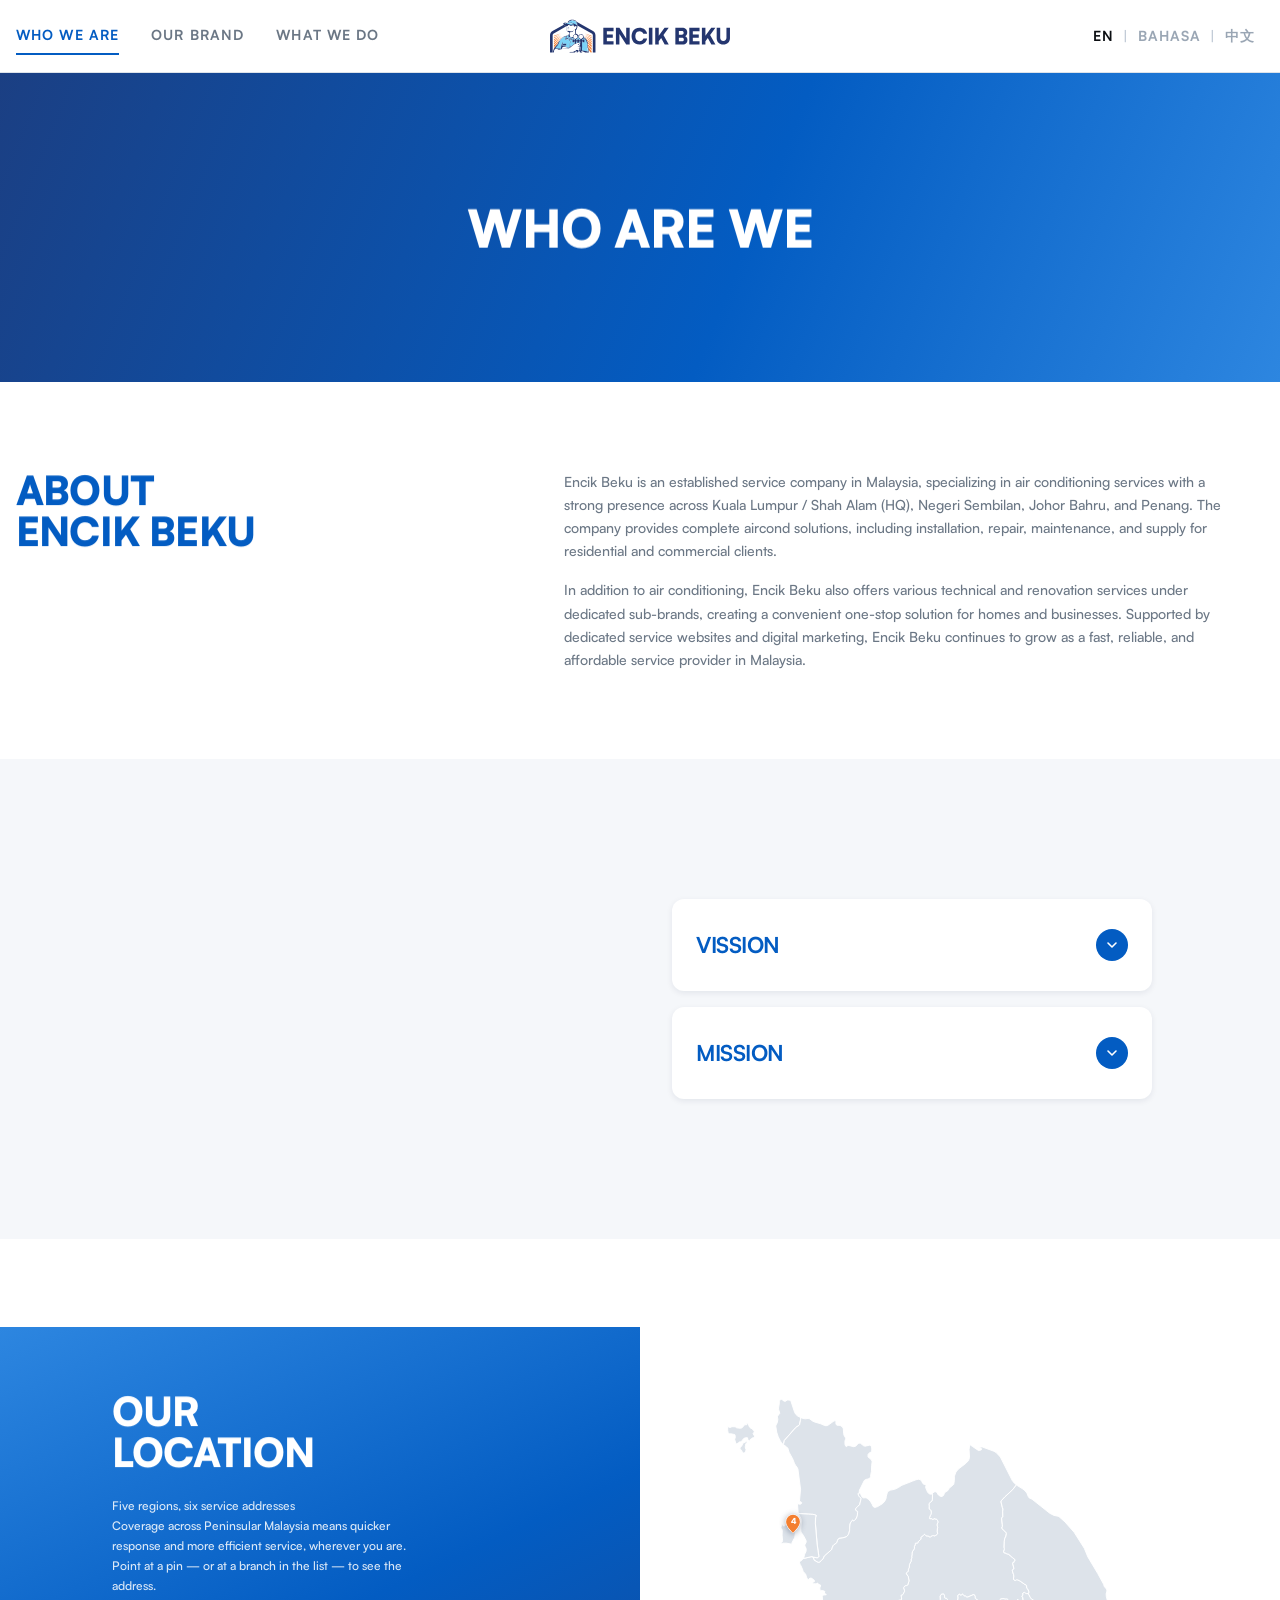
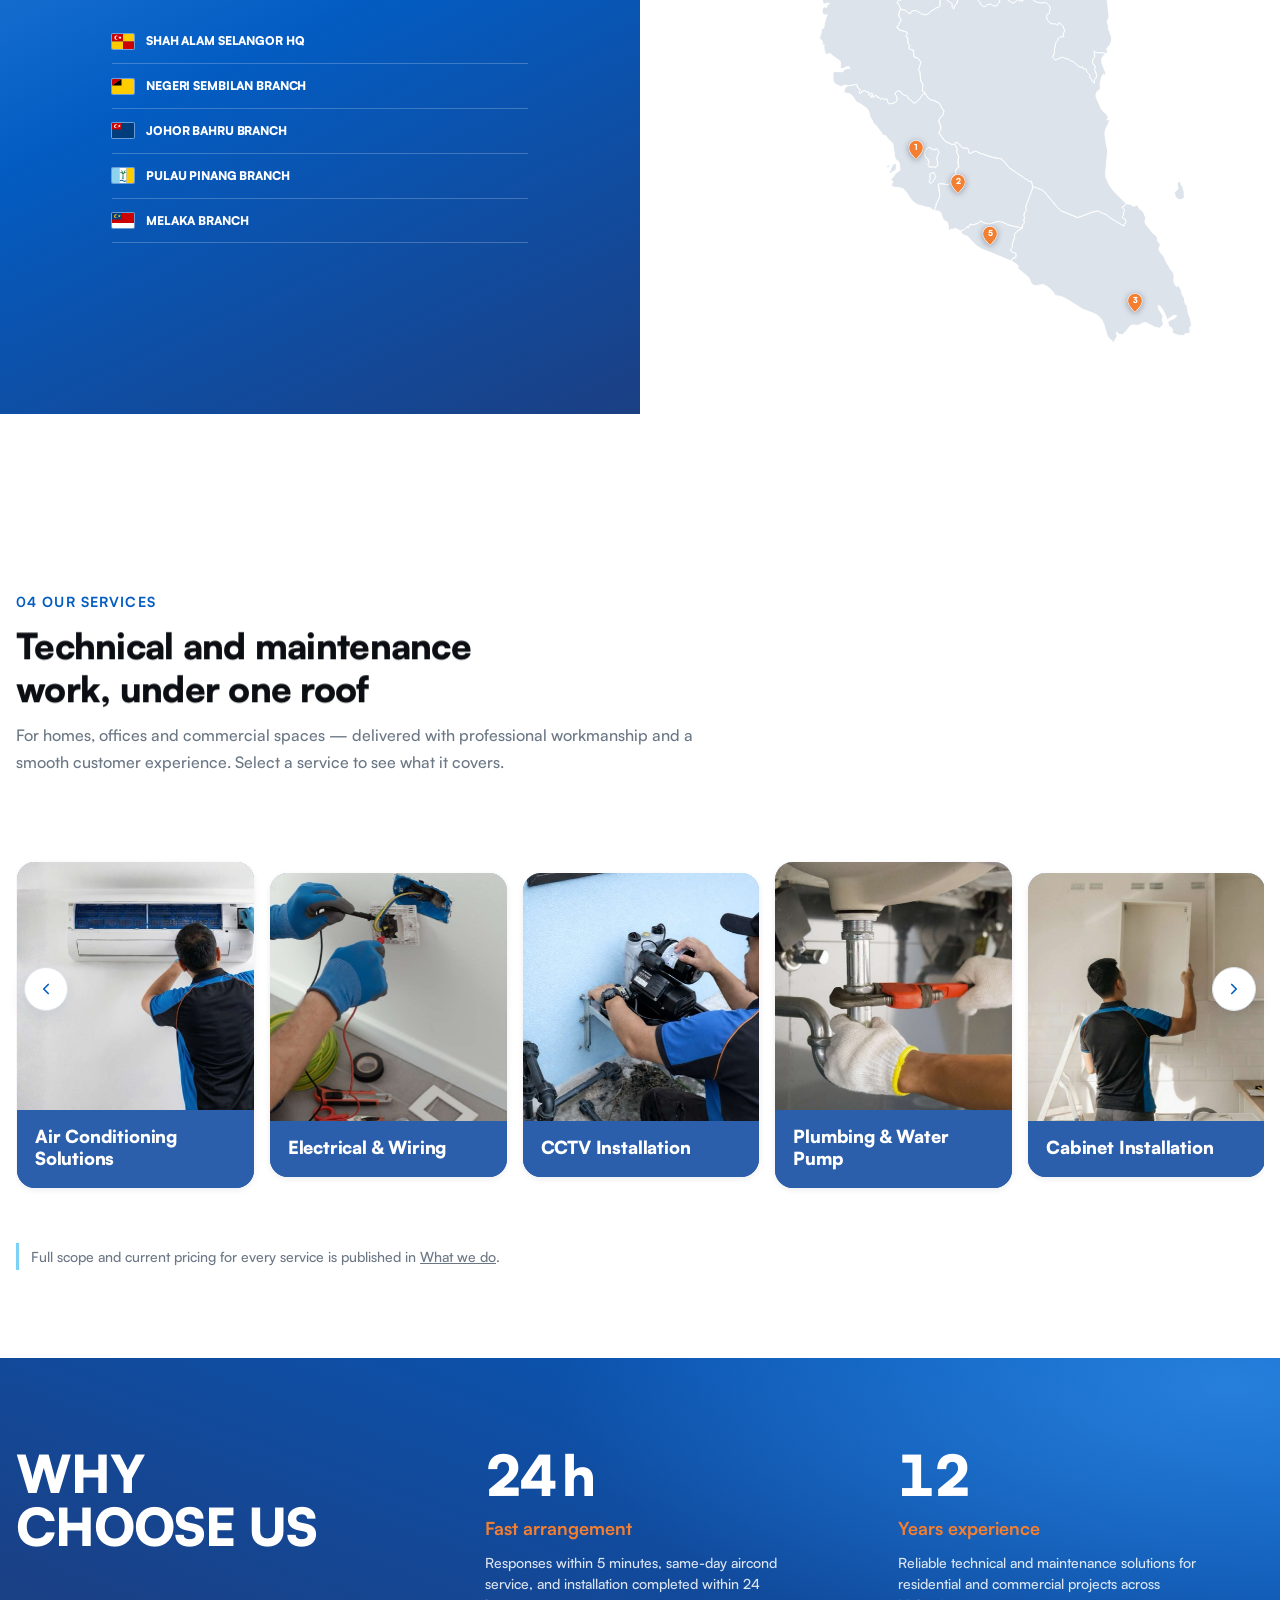
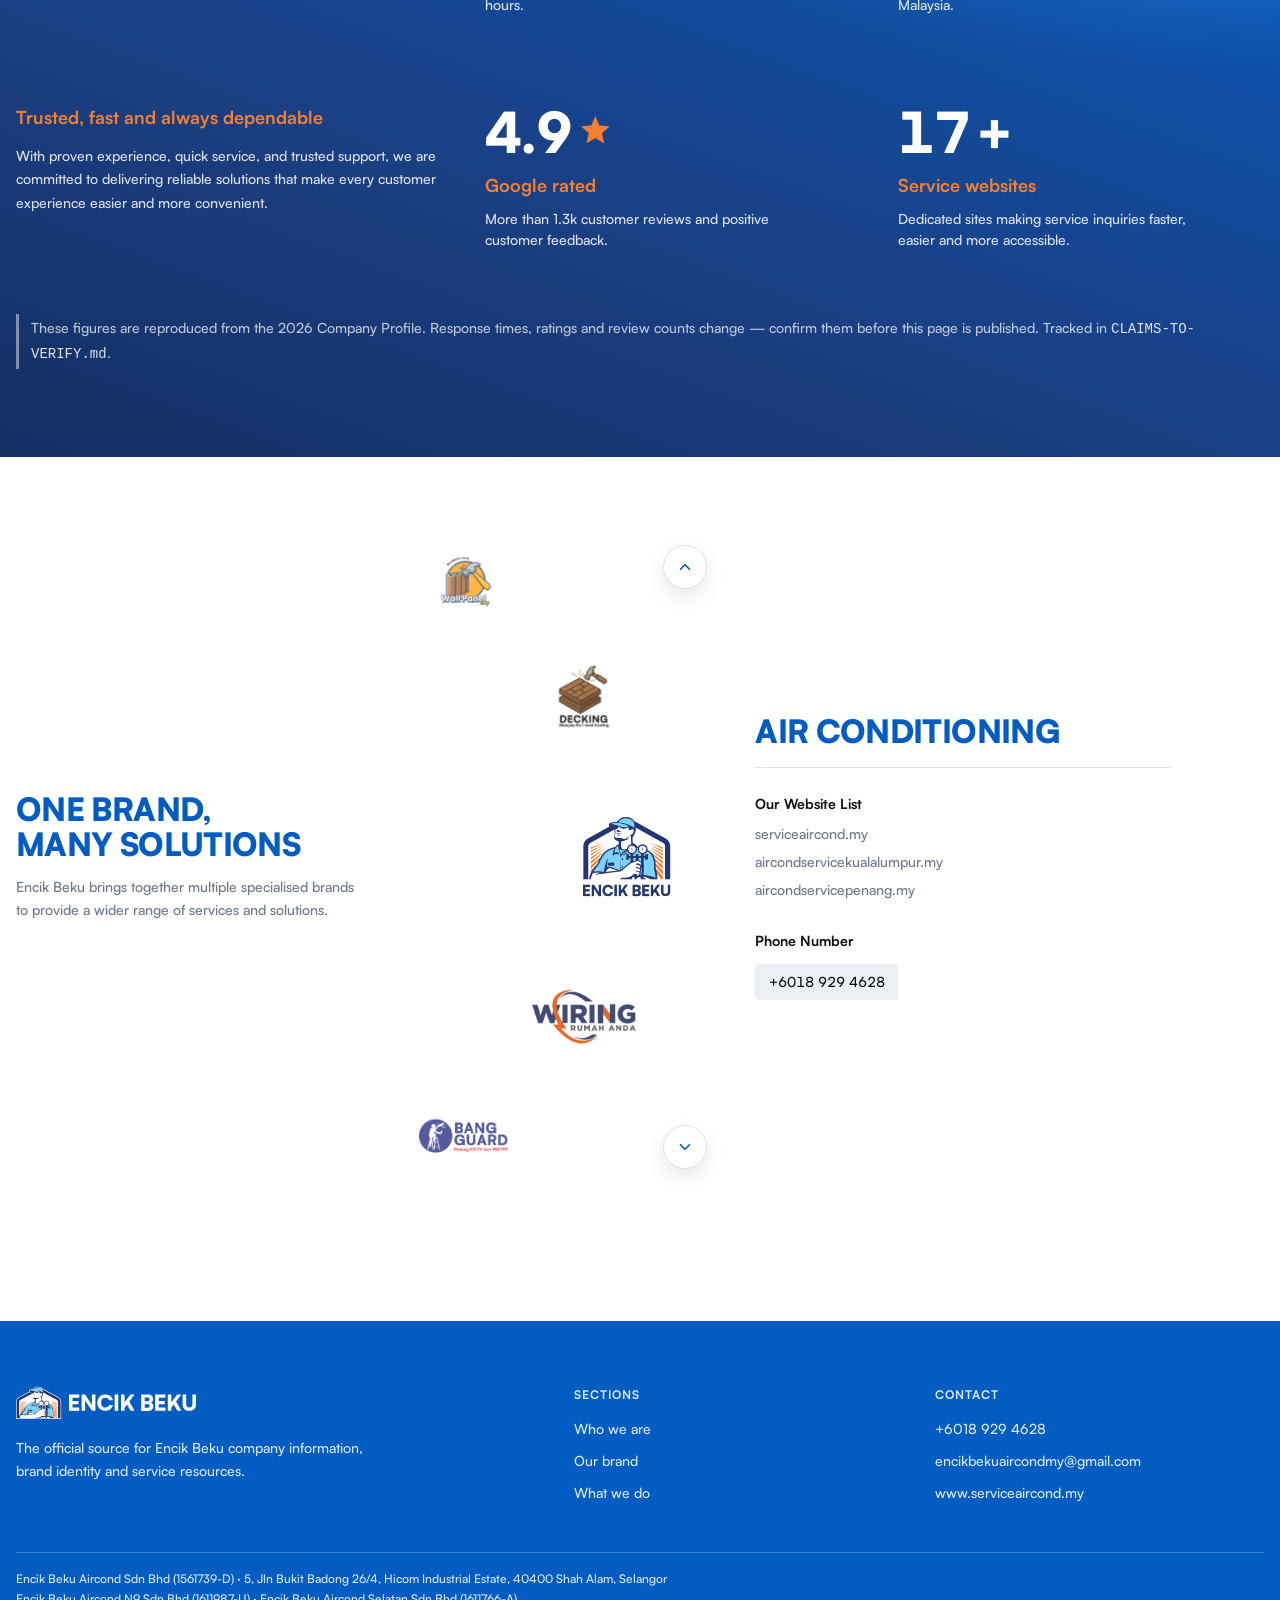
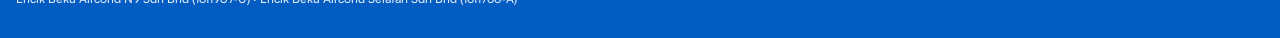
==== website/about.html @ e72db870 "Add the brand kit and the static site built from it The whole working tree was untracked until now, " ====
<!doctype html>
<html lang="en" data-theme="light">
<head>
<meta charset="utf-8">
<meta name="viewport" content="width=device-width, initial-scale=1">
<title>Who We Are</title>
<meta name="description" content="Encik Beku — an established Malaysian air conditioning and technical services company. Company overview, vision and mission, locations, services, service websites and contact details.">
<link rel="stylesheet" href="../fonts/fonts.css?v=mtrzff9y">
<link rel="stylesheet" href="../tokens/tokens.css?v=mtrzff9y">
<link rel="stylesheet" href="site.css?v=mtrzff9y">
<link rel="icon" href="../svg/mark/encik-beku-mark-navy.svg">
<style>
  /* ─────────────────────────────────────────────────────────────
     Who we are — page-scoped layout.
     Everything here is specific to this page's seven-section
     structure; shared components stay in site.css.
     ───────────────────────────────────────────────────────────── */

  /* ── Hero band ── */
  .hero-band {
    background: linear-gradient(112deg,
      var(--eb-french-blue) 0%, var(--eb-tech-blue) 58%, var(--eb-blue-400) 100%);
    color: var(--eb-fg-on-brand);
    padding: var(--eb-space-10) 0;
    text-align: center;
  }
  .hero-band h1 {
    text-transform: uppercase;
    font-weight: var(--eb-fw-black);
    letter-spacing: var(--eb-tracking-tight);
    color: var(--eb-fg-on-brand);
  }

  .chapter { padding: var(--eb-space-9) 0; }
  .chapter[id] { scroll-margin-top: 4.5rem; }  /* clears the sticky header */

  /* ── 01 · About — headline left, copy right ── */
  .split {
    display: grid; gap: var(--eb-space-7);
    grid-template-columns: minmax(0, 5fr) minmax(0, 7fr);
    align-items: start;
  }
  .bigtype {
    font-size: clamp(1.75rem, 3.4vw, 2.5rem);
    font-weight: var(--eb-fw-black);
    line-height: var(--eb-leading-tight);
    letter-spacing: var(--eb-tracking-tight);
    text-transform: uppercase;
    color: var(--eb-fg-brand);
    max-width: 11ch;   /* holds the break at ABOUT / ENCIK BEKU */
  }
  .bigtype.onbrand { color: var(--eb-fg-on-brand); max-width: 9ch; }
  .split .prose { font-size: var(--eb-text-sm); gap: var(--eb-space-4); }

  /* ── Accordion — shared by 02 and 03 ──
     Panels ship expanded so the copy exists without JS; locations.js
     collapses them on init. */
  .acc-head {
    display: flex; align-items: center; justify-content: space-between;
    gap: var(--eb-space-4); width: 100%; text-align: left;
    background: none; border: 0; padding: 0; margin: 0;
    font: inherit; color: inherit; cursor: pointer;
    min-height: 2.75rem;   /* WCAG 2.2 SC 2.5.8 */
  }
  .acc-chev {
    flex: none; display: grid; place-items: center;
    width: 2rem; height: 2rem; border-radius: 50%;
    background: var(--eb-bg-brand); color: var(--eb-fg-on-brand);
    transition: transform var(--eb-dur) var(--eb-ease), background var(--eb-dur) var(--eb-ease);
  }
  .acc-chev svg { width: 1rem; height: 1rem; display: block; }
  .acc-head[aria-expanded="false"] .acc-chev { transform: rotate(180deg); }
  .acc-head:hover .acc-chev { background: var(--eb-brand-hover); }
  .acc-head:focus-visible { outline: 2px solid var(--eb-border-brand); outline-offset: 3px; border-radius: var(--eb-radius-sm); }

  .acc-panel {
    display: grid; grid-template-rows: 1fr;
    transition: grid-template-rows var(--eb-dur-slow) var(--eb-ease-quart);
  }
  .acc-head[aria-expanded="false"] + .acc-panel { grid-template-rows: 0fr; }
  .acc-inner { overflow: hidden; min-height: 0; }

  /* ── 02 · Vision & mission — photo bleeds off the left edge ── */
  .greyband { background: var(--eb-bg-2); padding: 0; }
  .vm {
    display: grid; grid-template-columns: minmax(0, 1fr) minmax(0, 1fr);
    align-items: center;
  }
  /* margin:0 kills the UA default on <figure>, which otherwise insets the
     photo from the edge it is meant to bleed off. */
  .vm-photo { background: var(--eb-bg-3); margin: 0; }
  .vm-photo img { display: block; width: 100%; height: 100%; object-fit: cover; object-position: center 35%; aspect-ratio: 4 / 3; }
  .vm-acc {
    display: grid; gap: var(--eb-space-4); align-content: center;
    max-width: 34rem; padding: var(--eb-space-7) var(--eb-space-6);
  }
  .vm-acc .acc {
    background: var(--eb-bg-1); border-radius: var(--eb-radius-md);
    box-shadow: var(--eb-shadow-sm); padding: var(--eb-space-5);
  }
  .vm-acc h3 {
    font-size: var(--eb-text-lg); letter-spacing: var(--eb-tracking-tight);
    text-transform: uppercase; color: var(--eb-fg-brand); margin: 0;
  }
  .vm-acc .acc-inner p { color: var(--eb-fg-2); font-size: var(--eb-text-sm); padding-top: var(--eb-space-4); margin: 0; }

  /* ── 03 · Our locations — gradient panel left, zooming map right ── */
  .locations {
    display: grid; grid-template-columns: minmax(0, 1fr) minmax(0, 1fr);
    align-items: stretch;
  }
  .loc-panel {
    background: linear-gradient(155deg,
      var(--eb-blue-400) 0%, var(--eb-tech-blue) 45%, var(--eb-french-blue) 100%);
    color: var(--eb-fg-on-brand);
  }
  /* Right-aligning the content inside a column that runs to the viewport edge
     keeps the copy on the .wrap grid while the blue bleeds off-screen. */
  .loc-panel-i {
    max-width: 30rem; margin-inline: auto;
    padding: var(--eb-space-8) var(--eb-space-6);
    display: grid; gap: var(--eb-space-5); align-content: center;
  }
  .loc-lede { color: var(--eb-fg-on-brand-muted); font-size: var(--eb-text-xs); max-width: 40ch; }

  .loclist { display: grid; }
  .loc-head {
    padding: var(--eb-space-3) 0;
    border-bottom: 1px solid var(--eb-border-on-brand);
    justify-content: flex-start;   /* flag then name, not pushed apart */
    gap: var(--eb-space-3);
  }
  .loc-flag {
    flex: none; width: 1.375rem; height: .9375rem; display: block;
    border-radius: 1px;
    /* The panel is blue and so is Johor's flag — a hairline keeps them apart. */
    box-shadow: 0 0 0 1px rgba(255, 255, 255, 0.4);
    transition: transform var(--eb-dur) var(--eb-ease-quart);
  }
  .loc-head:hover .loc-flag, .loc-head[aria-expanded="true"] .loc-flag { transform: scale(1.12); }
  .loc-name {
    font-weight: var(--eb-fw-black); text-transform: uppercase;
    letter-spacing: var(--eb-tracking-snug); font-size: var(--eb-text-xs);
    color: var(--eb-fg-on-brand);
  }
  .loc-head:hover .loc-name, .loc-head[aria-expanded="true"] .loc-name { color: var(--eb-frozen-lake); }
  .loc-card {
    background: var(--eb-bg-1); color: var(--eb-fg-1);
    border-radius: var(--eb-radius-sm); box-shadow: var(--eb-shadow-md);
    padding: var(--eb-space-4); margin: var(--eb-space-3) 0;
    display: grid; gap: 0.35rem;
  }
  .loc-card b { font-size: var(--eb-text-xs); }
  .loc-card address { font-style: normal; font-size: var(--eb-text-xs); color: var(--eb-fg-2); line-height: var(--eb-leading-normal); }
  .loc-card address + address { margin-top: 0.4rem; padding-top: 0.4rem; border-top: 1px dashed var(--eb-border-1); }
  .loc-card address i { font-style: normal; font-weight: var(--eb-fw-bold); color: var(--eb-fg-3); }

  /* ── The map ──
     JS composes two whole transform values on .mapfield: --zoom-svg in
     viewBox units (px on an SVG child == one user unit) and --zoom-html in
     percentages, so the HTML pin layer tracks the SVG exactly. */
  .mapwrap { padding: var(--eb-space-8) var(--eb-space-6); display: grid; place-items: center; }
  .mapfield {
    --zoom-svg: none; --zoom-html: none; --zoom-k: 1;
    position: relative; width: 100%; max-width: 30rem; overflow: hidden;
  }
  .my-map { display: block; width: 100%; height: auto; color: var(--eb-neutral-200); }
  .map-zoom {
    transform: var(--zoom-svg); transform-origin: 0 0;
    transition: transform var(--eb-dur-slow) var(--eb-ease-quart);
  }
  .my-map .state {
    fill: currentColor;
    stroke: var(--eb-bg-1);
    stroke-width: 1;
    stroke-linejoin: round;
    /* The zoom scales the whole group, so the borders would thicken with it. */
    vector-effect: non-scaling-stroke;
    transition: fill var(--eb-dur) var(--eb-ease-quart);
  }
  .my-map .state.is-on { fill: var(--eb-bg-brand); }

  .pinlayer {
    position: absolute; inset: 0;
    transform: var(--zoom-html); transform-origin: 0 0;
    transition: transform var(--eb-dur-slow) var(--eb-ease-quart);
  }
  .pin {
    position: absolute; width: 2.75rem; height: 2.75rem;
    padding: 0; border: 0; background: none; cursor: pointer;
    display: grid; place-items: end center; line-height: 0;
    color: var(--eb-bg-accent);
    /* Origin at the marker tip so the counter-scale pins it to its city. */
    transform: translate(-50%, -100%) scale(calc(1 / var(--zoom-k)));
    transform-origin: 50% 100%;
    transition: transform var(--eb-dur-slow) var(--eb-ease-quart);
  }
  .pin svg {
    width: 1.375rem; height: 1.375rem; overflow: visible;
    filter: drop-shadow(0 1px 3px rgba(13, 31, 66, 0.4));
    transition: transform var(--eb-dur) var(--eb-ease-quart), color var(--eb-dur) var(--eb-ease-quart);
  }
  .pin text {
    fill: #fff; font-family: var(--eb-font-sans); font-size: 9px;
    font-weight: var(--eb-fw-black); text-anchor: middle;
  }
  /* A hairline of page-white keeps the marker legible over the land fill. */
  .pin use { stroke: #fff; stroke-width: 1.2; paint-order: stroke; }
  .pin:hover svg, .pin:focus-visible svg, .pin.is-on svg { transform: translateY(-0.1875rem) scale(1.18); color: var(--eb-pumpkin); }
  .pin:focus-visible { outline: 2px solid var(--eb-border-brand); outline-offset: 2px; border-radius: var(--eb-radius-sm); }

  /* ── 06 · Websites & phone list — the brand arc ──
     Twelve sibling brands ride one ring whose centre sits off the left of the
     stage, so only its right edge is in play: a vertical arc carrying five
     logos with the middle one at the focus point. Turning the arc brings the
     next brand to the middle and its sites and line in beside it. With the
     script off the arc holds its starting angle and every panel stays open,
     which is the plain list this replaced.
     .wheel, not .eco — site.css already owns .eco, and its 680px cap was
     quietly squeezing this whole section. */
  .wheel {
    --r: 20rem;        /* arc radius, measured from a centre off-stage left */
    --logo-w: 10rem;
    --logo-h: 5.5rem;
    --stage: 39rem;
  }
  .wheel-frame {
    display: grid; align-items: center;
    grid-template-columns: minmax(0, 0.9fr) auto minmax(0, 1.35fr);
    gap: var(--eb-space-7);
  }

  .wheel-title {
    font-size: clamp(1.5rem, 2.6vw, 2rem);
    font-weight: var(--eb-fw-black); text-transform: uppercase;
    line-height: 1.1; letter-spacing: var(--eb-tracking-tight);
    color: var(--eb-fg-brand);
    max-width: 14ch;   /* holds the break at ONE BRAND, / MANY SOLUTIONS */
  }
  .wheel-intro p {
    margin-top: var(--eb-space-3); max-width: 34ch;
    font-size: var(--eb-text-sm); color: var(--eb-fg-2);
    line-height: var(--eb-leading-relaxed);
  }

  .wheel-stage { position: relative; width: 19rem; height: var(--stage); }
  .wheel-ring {
    /* Pulled left so the arc's own centre is off-stage and the logos sit
       closer to the copy beside them. */
    position: absolute; left: -6rem; top: 50%; width: 0; height: 0;
    transform: rotate(var(--rot, 0deg));
    transition: transform 700ms var(--eb-ease-quart);
  }
  .wheel-chip {
    position: absolute; left: 0; top: 0;
    width: var(--logo-w); height: var(--logo-h);
    margin: calc(var(--logo-h) / -2) 0 0 calc(var(--logo-w) / -2);
    padding: 0; border: 0; background: none; cursor: pointer;
    pointer-events: none;
    /* The +90deg puts angle 0 at the arc's rightmost point, not its top. */
    transform: rotate(calc(var(--a) + 90deg)) translateY(calc(var(--r) * -1));
  }
  .wheel-chip .in {
    display: grid; place-items: center; width: 100%; height: 100%;
    /* Cancels the chip's own angle, that 90deg offset and the ring's, so a
       logo stays upright wherever the arc has carried it. */
    transform: rotate(calc(0deg - var(--a) - 90deg - var(--rot, 0deg)));
    transition: transform 700ms var(--eb-ease-quart);
  }
  /* Bounded, not sized. The twelve logos run from 3.2:1 to square, so each is
     asked to fit the box on its own terms rather than being stretched to it. */
  .wheel-chip img {
    max-width: var(--logo-w); max-height: var(--logo-h);
    width: auto; height: auto;
    opacity: 0; scale: 0.6;
    transition: opacity 420ms var(--eb-ease-quart), scale 420ms var(--eb-ease-quart);
  }
  /* The middle logo is the focus; its neighbours stand back 15%, theirs 25%.
     Anything further round the ring is out of the window entirely. */
  .wheel-chip[data-d="0"] img { opacity: 1;    scale: 1; }
  .wheel-chip[data-d="1"] img { opacity: 0.85; scale: 0.72; }
  .wheel-chip[data-d="2"] img { opacity: 0.75; scale: 0.6; }
  .wheel-chip[data-d="0"],
  .wheel-chip[data-d="1"],
  .wheel-chip[data-d="2"] { pointer-events: auto; }
  .wheel-chip:focus-visible .in {
    outline: 2px solid var(--eb-border-brand); outline-offset: 6px;
    border-radius: var(--eb-radius-sm);
  }

  /* Parked in the corners the arc never reaches. */
  .wheel-stage .wheel-nav { left: auto; right: 0; transform: none; z-index: 4; }
  .wheel-stage .wheel-nav.prev { top: 0; }
  .wheel-stage .wheel-nav.next { top: auto; bottom: 0; }

  .wheel-detail { max-width: 26rem; }
  .wheel-panel { display: grid; }
  /* A class selector outranks the UA sheet's [hidden] rule, so the closed
     panels need saying explicitly or all twelve stay on the page. */
  .wheel-panel[hidden] { display: none; }
  .wheel-panel h3 {
    font-size: clamp(1.5rem, 2.6vw, 2rem);   /* matches .wheel-title */
    font-weight: var(--eb-fw-black); text-transform: uppercase;
    letter-spacing: var(--eb-tracking-tight); color: var(--eb-fg-brand);
  }
  /* Holds its place while the copy above and below it changes. */
  .wp-rule { height: 1px; background: var(--eb-border-1); margin: var(--eb-space-4) 0 var(--eb-space-5); }
  .wp-body { display: grid; justify-items: start; gap: 0.1rem; }
  .wp-body h4 { font-size: var(--eb-text-sm); font-weight: var(--eb-fw-bold); margin-bottom: 0.25rem; }
  .wp-body .wp-gap { margin-top: var(--eb-space-5); }
  .wheel-panel a.url {
    font-size: var(--eb-text-sm); color: var(--eb-fg-2);
    text-decoration: none; overflow-wrap: anywhere;
    /* WCAG 2.2 SC 2.5.8 — standalone links need a 24px target. */
    display: inline-flex; align-items: center; min-height: 1.65rem;
  }
  .wheel-panel a.url:hover { color: var(--eb-fg-brand); text-decoration: underline; }
  .wheel-panel a.tel {
    margin-top: 0.4rem; padding: 0.4rem 0.85rem;
    border-radius: var(--eb-radius-xs); background: var(--eb-bg-3);
    color: var(--eb-fg-1); font-size: var(--eb-text-sm);
    font-variant-numeric: tabular-nums; text-decoration: none;
    display: inline-flex; align-items: center; min-height: 2.25rem;
  }
  .wheel-panel a.tel:hover { background: var(--eb-bg-tint); color: var(--eb-fg-brand); }

  /* The copy scrolls up into place when the brand changes. The rule does not
     animate, so it reads as a fixed border the text moves behind. */
  .wheel-panel :is(h3, h4, a) {
    animation: wp-scroll-in 520ms var(--eb-ease-quart) backwards;
  }
  @keyframes wp-scroll-in { from { opacity: 0; transform: translateY(0.9rem); } }
  .wp-body > *:nth-child(1) { animation-delay: 60ms; }
  .wp-body > *:nth-child(2) { animation-delay: 100ms; }
  .wp-body > *:nth-child(3) { animation-delay: 140ms; }
  .wp-body > *:nth-child(4) { animation-delay: 180ms; }
  .wp-body > *:nth-child(5) { animation-delay: 220ms; }
  .wp-body > *:nth-child(6) { animation-delay: 260ms; }
  .wp-body > *:nth-child(7) { animation-delay: 300ms; }

  @media (max-width: 1080px) {
    .wheel-frame { grid-template-columns: minmax(0, 1fr) auto; }
    .wheel-detail { grid-column: 1 / -1; max-width: none; }
  }
  @media (max-width: 760px) {
    .wheel { --r: 14rem; --logo-w: 7rem; --logo-h: 3.75rem; --stage: 27rem; }
    .wheel-frame { grid-template-columns: minmax(0, 1fr); }
    .wheel-ring { left: -4rem; }
    .wheel-stage { width: 14rem; justify-self: center; }
  }
  @media (prefers-reduced-motion: reduce) {
    .wheel-ring, .wheel-chip .in, .wheel-chip img { transition: none; }
    .wheel-panel :is(h3, h4, a) { animation: none; }
  }


  @media (max-width: 1000px) {
    .split, .vm, .locations { grid-template-columns: 1fr; }
    .bigtype, .bigtype.onbrand { max-width: none; }
    /* Stacked, the panel no longer runs to a viewport edge, so the
       right-alignment that kept it on the .wrap grid is dropped. */
    .loc-panel-i, .vm-acc { max-width: none; margin-inline: 0; }
    .vm-photo img { aspect-ratio: 16 / 9; }
  }
  @media (max-width: 940px) {
    .chapter[id] { scroll-margin-top: 1.25rem; }
    .wheel-panel a.url, .wheel-panel a.tel { min-height: 2.75rem; display: inline-flex; align-items: center; }
  }
  @media (max-width: 560px) {
    .mapfield { max-width: 20rem; }
    .loc-panel-i, .mapwrap, .vm-acc { padding: var(--eb-space-7) var(--eb-space-5); }
  }

  /* ── 04 · Our services — the card row ──
     Five cards to a view, scrolled sideways for the rest; ten at once leaves
     each column too narrow to read. The photograph sits above a blue plate
     carrying the service name, and touching or selecting a card opens the
     plate to show what that service covers. The first card ships open, so
     the row is correct before the script runs and if it never does.
     .svctile, not .svccard — site.css already owns .svccard for the plain
     service grid, and its `.svccard p` rule outranks a single class here. */
  .railwrap {
    position: relative;
    --svc-blue: #2b5fac;   /* specified for this section, not a brand token */
  }
  .rail {
    --per: 5;
    display: flex; align-items: center; gap: var(--eb-space-4);
    overflow-x: auto; scroll-snap-type: x mandatory; scroll-behavior: smooth;
    padding: var(--eb-space-3) 0 var(--eb-space-4);
    min-height: 25.5rem;   /* holds the row steady as cards open and close */
  }
  .rail::-webkit-scrollbar { height: 6px; }
  .rail::-webkit-scrollbar-thumb { background: var(--eb-border-2); border-radius: 3px; }
  .rail::-webkit-scrollbar-track { background: transparent; }

  .svctile {
    flex: 0 0 calc((100% - (var(--per) - 1) * var(--eb-space-4)) / var(--per));
    scroll-snap-align: start;
    border-radius: var(--eb-radius-lg); overflow: hidden;
    background: var(--svc-blue); box-shadow: var(--eb-shadow-sm);
    transition: box-shadow var(--eb-dur-slow) var(--eb-ease-quart);
  }
  .svctile.is-open { box-shadow: var(--eb-shadow-lg); }

  /* The whole card is the control. aria-labelledby keeps its accessible name
     to the service alone, so the photo's alt and the scope line do not get
     read out as part of the button. */
  .svchit {
    display: flex; flex-direction: column; width: 100%;
    padding: 0; border: 0; margin: 0; cursor: pointer;
    background: none; font: inherit; color: var(--eb-fg-on-brand); text-align: left;
  }
  .svchit:focus-visible { outline: 2px solid var(--eb-ink-white); outline-offset: -5px; }
  .svchit > img {
    display: block; width: 100%; height: 15.5rem;
    object-fit: cover; object-position: 50% 30%; background: var(--eb-bg-2);
  }

  .svcplate { display: block; background: var(--svc-blue); padding: 1rem 1.125rem 1.125rem; }
  .svcname {
    display: block;
    font-size: 1.125rem; font-weight: var(--eb-fw-black);
    line-height: 1.2; letter-spacing: var(--eb-tracking-snug);
  }

  /* Same grid-rows accordion as sections 02 and 03, so the scope line sizes
     itself instead of the card carrying a hardcoded open height. */
  .svcfoot {
    display: grid; grid-template-rows: 0fr;
    transition: grid-template-rows var(--eb-dur-slow) var(--eb-ease-quart);
  }
  .svctile.is-open .svcfoot { grid-template-rows: 1fr; }
  .svcfoot > span { overflow: hidden; min-height: 0; }
  .svcdesc {
    display: block; padding-top: 0.5rem;
    font-size: 0.8125rem; font-weight: var(--eb-fw-bold);
    line-height: 1.45; color: var(--eb-fg-on-brand);
    opacity: 0; transition: opacity var(--eb-dur) var(--eb-ease-quart);
  }
  .svctile.is-open .svcdesc { opacity: 1; transition-delay: 160ms; }

  .railnav, .wheel-nav {
    position: absolute; top: 9rem; z-index: 3;
    width: 2.75rem; height: 2.75rem; border-radius: 50%;
    display: grid; place-items: center; padding: 0; cursor: pointer;
    background: var(--eb-bg-1); color: var(--eb-fg-brand);
    border: 1px solid var(--eb-border-1); box-shadow: var(--eb-shadow-md);
    transition: background var(--eb-dur) var(--eb-ease), opacity var(--eb-dur) var(--eb-ease);
  }
  .railnav.prev { left: 0.5rem; }
  .railnav.next { right: 0.5rem; }
  .railnav svg, .wheel-nav svg { width: 1.125rem; height: 1.125rem; display: block; }
  .railnav:hover, .wheel-nav:hover { background: var(--eb-bg-tint); }

  @media (max-width: 1000px) { .rail { --per: 3; } }
  @media (max-width: 640px) {
    .rail { --per: 1.6; min-height: 24rem; }
    .svchit > img { height: 14rem; }
  }

  @media (prefers-reduced-motion: reduce) {
    .rail { scroll-behavior: auto; }
    .svctile, .svcfoot, .svcdesc, .railnav { transition: none; }
  }

  /* ── 05 · Why choose us ──
     A full-bleed blue band on a three by two grid: the title and, beneath it,
     the claim and its opening line hold the left column, with the four
     figures filling the two to their right. The figures count up when the
     band is reached — the finished numbers are what ship in the markup, so
     they read correctly with the script off. */
  .why {
    background:
      radial-gradient(88% 68% at 96% 4%, rgba(45, 134, 224, 0.85), rgba(45, 134, 224, 0) 60%),
      linear-gradient(200deg, var(--eb-tech-blue) 0%, var(--eb-french-blue) 62%, var(--eb-blue-800) 100%);
    color: var(--eb-fg-on-brand);
  }
  .why-grid {
    display: grid; align-items: start;
    grid-template-columns: minmax(0, 1.15fr) minmax(0, 1fr) minmax(0, 1fr);
    gap: var(--eb-space-9) var(--eb-space-7);
  }
  .why-title {
    font-size: clamp(2rem, 4.4vw, 3.25rem);
    font-weight: var(--eb-fw-black); text-transform: uppercase;
    line-height: 1.02; letter-spacing: var(--eb-tracking-tight);
    color: var(--eb-fg-on-brand);
    max-width: 9ch;   /* holds the break at WHY / CHOOSE US */
  }
  .why-claim {
    font-size: var(--eb-text-md); font-weight: var(--eb-fw-bold);
    color: var(--eb-bg-accent); margin-bottom: var(--eb-space-3);
  }
  .why-lede {
    max-width: 44ch; font-size: var(--eb-text-sm);
    line-height: var(--eb-leading-relaxed); color: var(--eb-fg-on-brand-muted);
  }

  .wcs-num {
    display: flex; align-items: center; gap: 0.375rem;
    font-size: clamp(2.5rem, 4.6vw, 3.5rem);
    font-weight: var(--eb-fw-black); line-height: 1;
    letter-spacing: var(--eb-tracking-tight);
    /* Fixed-width digits keep the count from twitching as it climbs. */
    font-variant-numeric: tabular-nums;
  }
  .wcs-star { width: 0.62em; height: 0.62em; flex: none; color: var(--eb-bg-accent); }
  .wcs-lbl {
    margin-top: var(--eb-space-3);
    font-size: var(--eb-text-md); font-weight: var(--eb-fw-bold);
    color: var(--eb-bg-accent);
  }
  .wcs p {
    margin-top: var(--eb-space-2); max-width: 30ch;
    font-size: var(--eb-text-sm); line-height: var(--eb-leading-normal);
    color: var(--eb-fg-on-brand-muted);
  }

  .why .note {
    margin-top: var(--eb-space-8);
    color: var(--eb-fg-on-brand-subtle);
    border-left-color: var(--eb-border-on-brand-strong);
  }
  .why .note code { color: var(--eb-fg-on-brand-muted); }

  @media (max-width: 1000px) {
    .why-grid { grid-template-columns: minmax(0, 1fr) minmax(0, 1fr); }
    .why-title, .why-note { grid-column: 1 / -1; }
  }
  @media (max-width: 560px) {
    .why-grid { grid-template-columns: minmax(0, 1fr); gap: var(--eb-space-7); }
  }
</style>
</head>
<body>

<svg width="0" height="0" style="position:absolute" aria-hidden="true"><defs>
  <g id="i-arrow" stroke="currentColor" stroke-width="2" fill="none" stroke-linecap="round" stroke-linejoin="round"><path d="M4 12h15M13 6l6 6-6 6"/></g>
  <g id="i-dl" stroke="currentColor" stroke-width="1.8" fill="none" stroke-linecap="round" stroke-linejoin="round"><path d="M12 3v12m0 0 5-5m-5 5-5-5M4 19h16"/></g>
  <g id="i-pin" stroke="currentColor" stroke-width="1.7" fill="none" stroke-linejoin="round"><path d="M12 21s7-6 7-11a7 7 0 1 0-14 0c0 5 7 11 7 11z"/><circle cx="12" cy="10" r="2.5"/></g>
  <path id="i-pin-fill" fill="currentColor" d="M12 22.5s7.5-6.6 7.5-12A7.5 7.5 0 1 0 4.5 10.5c0 5.4 7.5 12 7.5 12z"/>
  <g id="i-phone" stroke="currentColor" stroke-width="1.7" fill="none" stroke-linejoin="round"><path d="M6 3h3l2 5-2.5 1.5a12 12 0 0 0 6 6L16 13l5 2v3a2 2 0 0 1-2.2 2A17 17 0 0 1 4 5.2 2 2 0 0 1 6 3z"/></g>
  <g id="i-mail" stroke="currentColor" stroke-width="1.7" fill="none" stroke-linejoin="round"><rect x="3" y="5" width="18" height="14" rx="2"/><path d="m3 7 9 6 9-6"/></g>
  <g id="i-chev" stroke="currentColor" stroke-width="2.4" fill="none" stroke-linecap="round" stroke-linejoin="round"><path d="m6 15 6-6 6 6"/></g>
  <!-- State flags, drawn to the arms of each state. Simplified for a 22x15
       swatch: quarters, cantons, crescents and stars only. -->
  <symbol id="flag-selangor" viewBox="0 0 22 15">
    <path fill="#c00" d="M0 0h11v7.5H0z"/><path fill="#fc0" d="M11 0h11v7.5H11z"/>
    <path fill="#fc0" d="M0 7.5h11V15H0z"/><path fill="#c00" d="M11 7.5h11V15H11z"/>
    <circle cx="4.5" cy="3.7" r="2.1" fill="#fff"/><circle cx="5.4" cy="3.7" r="1.75" fill="#c00"/>
    <path fill="#fff" d="m8 1.7.42 1.28h1.34l-1.09.79.42 1.28L8 4.25l-1.09.8.42-1.28-1.09-.79h1.34z"/>
  </symbol>
  <symbol id="flag-negeri-sembilan" viewBox="0 0 22 15">
    <path fill="#fc0" d="M0 0h22v15H0z"/>
    <path fill="#c00" d="M0 0h9.5L0 6.5z"/><path fill="#000" d="M9.5 0v6.5H0z"/>
  </symbol>
  <symbol id="flag-johor" viewBox="0 0 22 15">
    <path fill="#003d7c" d="M0 0h22v15H0z"/><path fill="#c00" d="M0 0h9.5v6.5H0z"/>
    <circle cx="4" cy="3.2" r="1.9" fill="#fff"/><circle cx="4.85" cy="3.2" r="1.55" fill="#c00"/>
    <path fill="#fff" d="m7.3 1.4.38 1.16h1.22l-.99.72.38 1.16-.99-.72-.99.72.38-1.16-.99-.72h1.22z"/>
  </symbol>
  <symbol id="flag-pulau-pinang" viewBox="0 0 22 15">
    <path fill="#8ed2f0" d="M0 0h7.34v15H0z"/><path fill="#fff" d="M7.34 0h7.32v15H7.34z"/>
    <path fill="#fc0" d="M14.66 0h7.34v15h-7.34z"/>
    <path fill="#046a38" d="M10.7 5.5c1.6-1.5 3-1.6 3.6-.9-1 .1-2 .5-2.6 1.2zm.6 0c-1.6-1.5-3-1.6-3.6-.9 1 .1 2 .5 2.6 1.2zm.3-.5c.3-2 1.3-2.8 2.1-2.7-.7.7-1.2 1.7-1.4 2.7zm-.6 0c-.3-2-1.3-2.8-2.1-2.7.7.7 1.2 1.7 1.4 2.7z"/>
    <path fill="#046a38" d="M10.75 5.3h.5l.35 6h-1.2z"/>
    <path fill="#005ea8" d="M7.9 12.2q1.7-1 3.1 0 1.4 1 3.1 0v1.1q-1.7 1-3.1 0-1.4-1-3.1 0z"/>
  </symbol>
  <symbol id="flag-melaka" viewBox="0 0 22 15">
    <path fill="#c00" d="M0 0h22v10H0z"/><path fill="#fff" d="M0 10h22v5H0z"/>
    <path fill="#003d7c" d="M0 0h9.5v6.5H0z"/>
    <circle cx="4" cy="3.2" r="1.9" fill="#fc0"/><circle cx="4.85" cy="3.2" r="1.55" fill="#003d7c"/>
    <path fill="#fc0" d="m7.3 1.4.38 1.16h1.22l-.99.72.38 1.16-.99-.72-.99.72.38-1.16-.99-.72h1.22z"/>
  </symbol>
</defs></svg>

<header class="site">
  <div class="wrap nav">
    <nav>
      <a href="about.html" aria-current="page" data-i18n="nav.about">Who we are</a>
      <a href="brand.html" data-i18n="nav.brand">Our brand</a>
      <a href="services.html" data-i18n="nav.services">What we do</a>
    </nav>
    <a class="brand" href="index.html" aria-label="Encik Beku"><img class="logo" src="../svg/logo/encik-beku-secondary-light.svg" alt="Encik Beku"></a>
    <div class="langs" role="group" aria-label="Language">
      <button type="button" data-lang="en" aria-pressed="true">EN</button><span class="sep">|</span><button type="button" data-lang="ms" aria-pressed="false">Bahasa</button><span class="sep">|</span><button type="button" data-lang="zh" aria-pressed="false">中文</button>
    </div>
  </div>
</header>

<main>

<section class="hero-band">
  <div class="wrap">
    <h1 data-anim="lines">Who Are We</h1>
  </div>
</section>

<!-- ══ 01 · ABOUT ════════════════════════════════════════ -->
<section class="chapter" id="about">
  <div class="wrap split">
    <h2 class="bigtype" data-anim="lines">About Encik Beku</h2>
    <div class="prose" data-anim="stagger">
      <p>Encik Beku is an established service company in Malaysia, specializing in air conditioning services with a strong presence across Kuala Lumpur / Shah Alam (HQ), Negeri Sembilan, Johor Bahru, and Penang. The company provides complete aircond solutions, including installation, repair, maintenance, and supply for residential and commercial clients.</p>
      <p>In addition to air conditioning, Encik Beku also offers various technical and renovation services under dedicated sub-brands, creating a convenient one-stop solution for homes and businesses. Supported by dedicated service websites and digital marketing, Encik Beku continues to grow as a fast, reliable, and affordable service provider in Malaysia.</p>
    </div>
  </div>
</section>

<!-- ══ 02 · VISION & MISSION ═════════════════════════════ -->
<section class="chapter greyband" id="vision">
  <div class="vm">
    <figure class="vm-photo" data-anim="img">
      <img src="img/services/aircond.jpg" alt="An Encik Beku technician servicing a wall-mounted air conditioner" width="453" height="640" loading="lazy">
    </figure>

    <!-- Panels ship expanded so the copy is present without JS;
         locations.js collapses them on init. -->
    <div class="vm-acc" data-anim="stagger">
      <div class="acc">
        <button type="button" class="acc-head" aria-expanded="true" aria-controls="acc-vision">
          <h3>Vission</h3>
          <span class="acc-chev" aria-hidden="true"><svg viewBox="0 0 24 24"><use href="#i-chev"/></svg></span>
        </button>
        <div class="acc-panel" id="acc-vision">
          <div class="acc-inner">
            <p>To become a leading one-stop air conditioning and technical service provider in Malaysia, recognized for fast response, reliable service, and practical solutions for homes and businesses.</p>
          </div>
        </div>
      </div>

      <div class="acc">
        <button type="button" class="acc-head" aria-expanded="true" aria-controls="acc-mission">
          <h3>Mission</h3>
          <span class="acc-chev" aria-hidden="true"><svg viewBox="0 0 24 24"><use href="#i-chev"/></svg></span>
        </button>
        <div class="acc-panel" id="acc-mission">
          <div class="acc-inner">
            <p>To deliver affordable and high-quality services supported by skilled workmanship, professional service standards, and a smooth customer experience across every project and touchpoint.</p>
          </div>
        </div>
      </div>
    </div>
  </div>
</section>

<!-- ══ 03 · LOCATIONS ════════════════════════════════════ -->
<section class="chapter" id="locations">
  <div class="locations">
    <div class="loc-panel">
      <div class="loc-panel-i">
        <h2 class="bigtype onbrand" data-anim="lines">Our Location</h2>
        <p class="loc-lede" data-anim="rise">Five regions, six service addresses<br>Coverage across Peninsular Malaysia means quicker response and more efficient service, wherever you are. Point at a pin — or at a branch in the list — to see the address.</p>

        <!-- Rows ship expanded so every address is present without JS;
             locations.js collapses them on init and enforces single-open. -->
        <div class="loclist" data-anim="stagger">
        <div class="acc loc" data-loc="shah-alam">
          <button type="button" class="acc-head loc-head" aria-expanded="true" aria-controls="loc-shah-alam" data-state="selangor">
            <svg class="loc-flag" aria-hidden="true"><use href="#flag-selangor"/></svg>
            <span class="loc-name">Shah Alam Selangor HQ</span>
          </button>
          <div class="acc-panel" id="loc-shah-alam">
            <div class="acc-inner">
              <div class="loc-card">
                <b>Encik Beku Aircond Sdn. Bhd. (1561739-D)</b>
                <address>5, Jln Bukit Badong 26/4, Hicom Industrial Estate, 40400 Shah Alam, Selangor</address>
              </div>
            </div>
          </div>
        </div>
        <div class="acc loc" data-loc="negeri-sembilan">
          <button type="button" class="acc-head loc-head" aria-expanded="true" aria-controls="loc-negeri-sembilan" data-state="negeri-sembilan">
            <svg class="loc-flag" aria-hidden="true"><use href="#flag-negeri-sembilan"/></svg>
            <span class="loc-name">Negeri Sembilan Branch</span>
          </button>
          <div class="acc-panel" id="loc-negeri-sembilan">
            <div class="acc-inner">
              <div class="loc-card">
                <b>Encik Beku Aircond N9 Sdn. Bhd. (1611987-U)</b>
                <address>7, Jalan Dahlia 4/3, Taman Dahlia, Bandar Baru Salak Tinggi, 43900 Sepang, Selangor</address>
              </div>
            </div>
          </div>
        </div>
        <div class="acc loc" data-loc="johor">
          <button type="button" class="acc-head loc-head" aria-expanded="true" aria-controls="loc-johor" data-state="johor">
            <svg class="loc-flag" aria-hidden="true"><use href="#flag-johor"/></svg>
            <span class="loc-name">Johor Bahru Branch</span>
          </button>
          <div class="acc-panel" id="loc-johor">
            <div class="acc-inner">
              <div class="loc-card">
                <b>Encik Beku Aircond Selatan Sdn. Bhd. (1611766-A)</b>
                <address>38, Jalan Ros Merah 2/11, Taman Johor Jaya, 81100 Johor Bahru, Johor Darul Ta&rsquo;zim</address>
              </div>
            </div>
          </div>
        </div>
        <div class="acc loc" data-loc="pulau-pinang">
          <button type="button" class="acc-head loc-head" aria-expanded="true" aria-controls="loc-pulau-pinang" data-state="pulau-pinang">
            <svg class="loc-flag" aria-hidden="true"><use href="#flag-pulau-pinang"/></svg>
            <span class="loc-name">Pulau Pinang Branch</span>
          </button>
          <div class="acc-panel" id="loc-pulau-pinang">
            <div class="acc-inner">
              <div class="loc-card">
                <b>Encik Beku Aircond Sdn. Bhd. (1561739-D)</b>
                <address><i>Island</i> — 335-B, Jalan Irving, 10400 George Town, Pulau Pinang</address>
                <address><i>Mainland</i> — 78, Lorong Teras Jaya 2, Kawasan Perindustrian Ringan Teras Jaya, 13400 Butterworth, Pulau Pinang</address>
              </div>
            </div>
          </div>
        </div>
        <div class="acc loc" data-loc="melaka">
          <button type="button" class="acc-head loc-head" aria-expanded="true" aria-controls="loc-melaka" data-state="melaka">
            <svg class="loc-flag" aria-hidden="true"><use href="#flag-melaka"/></svg>
            <span class="loc-name">Melaka Branch</span>
          </button>
          <div class="acc-panel" id="loc-melaka">
            <div class="acc-inner">
              <div class="loc-card">
                <b>Encik Beku Aircond Sdn. Bhd. (1561739-D)</b>
                <address>354, Jalan Portugis, Kampung Dua, 75200 Melaka</address>
              </div>
            </div>
          </div>
        </div>
        </div>
      </div>
    </div>

    <div class="mapwrap">
      <div class="mapfield" data-anim="rise">
        <!-- Supplied per-state vector. Kept byte-identical to website/img/malaysia.svg. -->
        <svg viewBox="179 15 484 564" class="my-map" role="img" aria-label="Map of Peninsular Malaysia showing Encik Beku service locations" xmlns="http://www.w3.org/2000/svg">
          <g class="map-zoom">
            <path id="perlis" class="state" d="M242.38,24.21l.46.56.86.48,1.52.03v-.2l1.52-.95.91-.08,1.16.11,1.07.38.69.74,3.73,11.36,1.14,1.92,1.97,1.74,2.9,1.4-.16,1.47v.42l-.08.81-.98,4.49-.28.39-.42.42-2.38,1.61-1.02.84-11.11,12.6-.11.27-.15.46-.15,1.05-.37,1.28-.78.81v.02s-2.44-3.08-2.44-3.08l-2.19-4.35-1.55-4.71-.64-4.34-.38-1.91.83-1.56.88-2.21.42-2.52-.04-.88-.33-1.76.09-.9.68-1.06.88-.76.6-.88-.2-1.44-.81-2.35-.11-1.73.67-4.1.13-2.29.28-1.15.65-.84,1.43-.46.91.55.26.31ZM200.86,70.52l1.42-3.13,2.36-.94,1.31-1.22.28,1.71-.75.85-.75,1.13v1.23s-.16.66-.16.66l.06,1.64.65,1.73-.38,1.53-.95,1.43-1.14.48-1.62-1.42-.55-1.54-.94-.29-.75-2,1.92-1.82ZM212.36,58.13l1.03,1.58.36.91.18.83-1.02.55-1.45.42-.86.93-1.27.79-.48,1.46-1.64-1.03-.49-2.43-1.94.06-1.81.66-1.56,1.93-1.38,1.57h-1.65s-1.28,1.29-1.28,1.29l-1.23.57-.8.31-1.34-4.92.67-1.76-.31-2.61-1.63-.55-2.61-.54-1.82.14-.87-1.42-.41-1.77-.08-4.21,2.44.91,1.94-.85,3.28.12,1.52,1.03,3.46.42,1.52-.3,1.63-1.34,1.21-1.82.97-.06,1.53-.02-.47-.86-.17-.77.93.12.91.4.79,2.21.76,1.43,1.19,1,2.08.95-.14.84.72.43.86.77-.43,1.23-.85,1.39Z"/>
            <path id="kedah" class="state" d="M260.33,41.69l.98.47,2.24.69,1.69.14,2.6-.3,1.5.37,3.21,2.32,1.83.85,6.14,1.79,3.44,1.53,1.81.44,1.78-.24,6.48-4.64,1.72-.02.16.63-.03,2.26.27.84.85.63.94.13,1.03-.02,1.14.17,2.32,1.35.94,1.94.29,4.81.23,1.16.45,1.11,1.2,2.05.19.84-.21.93-.32.86-.03.09-.19.9.06,2.92.24.85.85,1.5.44-.05.55-.68,1.24-.4,1.34.18,4.19,1.05,1.89-.49,2.64-2.83,1.92-.4,3.24,2.66,1.67.54,4.62-1,1.28.44.67,1.31.28,2.06-.19,2.46-.92.86-1.32.61-1.35,1.69-.09,2.33,1.61,1.52,1.87,1.41.72,2.01-.53,3.96-.16,5.76-.71,3.3-.17,1.91-.77,1.85-1.83.68-2.12.42-1.66,1.07-4.13,8.4-.66,1.13-.24,1.18.19,1.15.53.83h-.65s-.38.04-.38.04l-.36.1-.25.24-.14.28.41,1.69.17.28.43.49.31.59.23.24.86.52.25.2.19.21.14.26-.06.59-1.38,5.78-.19.37-.32.38-1.24.84-.51.52-.72.99-.85.78-.2.29-.11.45.14.81.2.45.28.28.3.14.34.09.3.17.26.2.17.3.09.4v.5l-.22,1.75v.85l-.05.38-.36,1.28-.65,1.51-.62.99-1.28,1.33-.68.32-.5.07-.47-.42-.27-.13-.38.17-.45.49-.75,1.18-.44.57-.53,1.36-.42,3.91-.06.84.05.85-.05.84-.68,2.92-.25.65-.32.61-.36.55-1.3,1.47-.68.34-1.06.39-2.54.68-3.45.48-.72.53-.96,1.84-.22,1.15-.09.31-.34.49-.51.49-2.45,1.7-.33.34-.34.49-.75,1.63-.44,1.54-.09.23-.09.18-.37.56-7.13,6.36-.45.86-.45,1.46-.17.28-.2.23-1.5,1.25-1.43,1.74-.25.2-.33.18-.44.12-.62.06-.78-.18-.69-.31-1.03-.73-1.12-.51-.36-.1-.62-.81-.76-2.74,3.11.55,1.2-.04.34-.11.3-.17.28-.25.27-.41.08-.43v-.41l-1.68-11.8-1.76-20.76.19-6.06.19-.88.47-1.21-1.74-.79-1.59-.27-14.63-.88h-.03s-.35-1.54-.35-1.54l-.69-8.59.92.39,1.18.27,1.15-.07.87-.6.15-1-.77-.62-.97-.44-.47-.45,1.13-11.81-2.68-20.4-.86-1.74-1.47-1.93-1.2-2.18-1.79-4.54-3.63-6.61-1.22-4.03-1.54-1.56-3.28-2.3-.12-.16v-.02s.79-.81.79-.81l.37-1.28.15-1.05.15-.46.11-.27,11.11-12.6,1.02-.84,2.38-1.61.42-.42.28-.39.98-4.49.08-.81v-.42l.16-1.47Z"/>
            <path id="kelantan" class="state" d="M430.83,68.94l2.57,1.87,5.38,3.63,1.15.58,2.36-.6.47-1.18-.86-.81-1.64.51,1.13-1.58,2.16.08,11.68,4.29,2.26,1.35,4.2,4.45,12.06,23.82,2.1,2.6,2.14,1.72-.23.16-3.68,4.64-7.71,7.21-3.54,3.75-.5,1.3,1.37,5.59.27.67.28,1.01.05.57-.28,1.69.16,5.45-.12.34-.19.27-.81.53-.09,1.01.73,5.96.05,1.65-.19.94-.34.12-.08.35.19.58,1.62,2.01,2.23,1.83.41.49.19.93-.48,2.54-1.17,2.49-.15.42-.29,2.3-.21,5.84.27,1.53v.4s-.02.4-.02.4l-.17.7-.62,1.69.06.41.22.4.7.34,1.35.32.28.16.5.41.31.14.4.06.37.02.41.09.36.23.47.41.78.38.27.19,1.4,1.61.49.36.42.26.33.14.28.16.36.29.97,1.09.8.59.2.21-.18.45-.46.58-.14.28-.08.35-.05.34-.17.29-.28.14-.73.18-.28.17-.19.27.02.56,1.2,4.9-.11.52-.2.34-.31.13-.3.16-.25.2-.2.24-.11.26-.02.2v.08l.02.05v.08l.05.48.17.81.94,2.84.24,1.63-.17.81-.16,1.96.19.48.42.42,1.09.47.48-.02.34-.18.19-.27.24-.2.31-.09.35.03.36.09,2.49,1.13,5.01,3.56.36.14.73.19.33.33.23.57.14,1.42.18.81.52.77.34.34.28.41.9,2.18.1.76-.57,1.48-1.99-.08-.86-.27-1.01-.82-.33-.14h-.39s-.41.2-.41.2l-.45.56-.14.45-.03.44.02.39-.05.35-.11.34-.33.61-.15.31-.09.32.02.35.09.3.36.56.12.31.28,1.52.05.81-.08.37-.12.32-.26.23-.39.09-1.33-.27-1.51-.14-.44-.15-.33-.21-.19-.23-.25-.23-.26-.2-.33-.05-.39.1-.39.47-.41.7-.19.24-.23.22-.5.41-.22.23-.59.47-.72.45-.42.15-.51.02-.86-.19-.5-.17-.39-.22-.97-.79-1.77-.99-.43-.47-.54-.82-.23-.21-.42-.12-.56-.04-.91.05-.54-.06-.46-.1-.67-.28-.53-.06h-.7s-1.35.27-1.35.27l-.85.34-.91.84-.1.41.09.34.16.26.06.34-.06.34-.15.31-1.18,1.5-.92.89-.17.27-.61,1.29-.48.16-.73.03-1.63-.27-.73-.22-.55-.22-1.99-1.2-.56-.02-.75.07-2.19.62-.62.32-.33.21-1.07,1.32-2.06-.28-.36-.17-.41-.24-.19-.3-.26-.6-.21-.26-.23-.22-.3-.14-.34-.11-.3-.14-.25-.23-.12-.33-.05-.36-.02-.42-.08-.37-.12-.33-.17-.27-.63-.72-3.64-2.76-.21-.25-.12-.3-.05-.38-.02-.78-.05-.34-.64-1.56-.19-.27-.22-.2-.83.13-5.52,2.37-1.04.05-.62-.45-.5-.42-.28-.16-.33-.05-.36.03-.39-.02-.25-.16-.97-1.34-.22-.22-.22-.16-.23.04-.3.19-.5.54-.39.28h-.67s-.36-.16-.36-.16l-.29-.25-.33-.56-.33-.05-.41.2-.73.88-.2.55-.07.49.09.35.07.37.02.83-.06.81-1.03,4.49-.26.61-.27.34-1.08,1-.57.81-.31.61-.12.33-.06.38-.03,1.2-.2.26-.36.09-.67-.24-.38-.27-.24-.32-.16-.29-.47-1.3-.05-.36.05-.34.17-.74v-.41l-.03-.4-.09-.34-.16-.31-.2-.26-.25-.21-1.72-.99-.48-.39-.3-.18-.38-.13-.54-.08-.31-.2-.17-.32-.05-.38v-.38l-.04-.38-.12-.34-.16-.31-.23-.22-.28-.19-.31-.12-.78-.06-.37-.07-.3-.15-.18-.26-.08-.38-.05-.41.02-.89-.08-.82-.09-.35-.14-.3-.19-.27-.28-.19-.41-.1-.57-.02-.86.15-.51.16-.44.31-.3.47-.34.94-.09.63.14,2.55-.02.41-.36,2.36.08,2.08-.12.83-.36,1.42-.16.31-.17.27-.41.3-.65.28-2.28.48-.64.29-.8.99-.65.46-3.03,1.64-.86.59-.53.5-.3.6-.62.74-.5.27-.72.28-2.26.64-.62-.02-.42-.39-.81-.36-1.47.26-1.15-1-.71-.74-.43-.22-1.48-.53-.47-.28-.33-.27-.2-.23-.39-.26-.69-.18-1.31-.18-1.2.22-.59.21-.33.16-1.26.33-.31.24-.16.34-.05.4v.42l-.05.38-.32.24-.62-.02-1.17-.23-1.29-.96-.3-.34-1.48-1.26-1.17-.45-4.02-1.05-.89-2.73-.73-1.45-1.97-2.77,1.23-1.89.3-.07.42-.2.31-.06.3-.15.3-.12.34-.05.32.06.37.03.33-.05.26-.36.14-.59-.05-1.26-.2-1.21-.11-.33-.09-.35.02-.36.17-.37.52-.33.45-.11.41-.05.34-.29.28-.52.39-1.1.28-.53.25-.39.24-.23.1-.39.02-.54-.27-.92-.67-1.58-.04-.33.1-.4.41-.43.59-1.01.25-.2.31-.15.75-.14.41-.02.8-.13.36-.31.3-.53.95-2.89.16-.78.03-.46-.69-4.06-.3-.59-1.02-1.01-.83-1.82,1.56-1.21.29-.35.32-.52.09-.73.05-.97.06-.35.27-.63.34-.59.14-.34.19-1.59.02-.81.12-.75.22-.59,1.15-2.13.23-.74.05-.58-.05-.37.03-.44.12-.45.3-.61.14-.47.06-.48v-.41l-.11-.81.03-.46.22-.59.11-.95.02-.84.28-1.54.14-.37.26-.49,1.4-2.08.23-.46.08-.36-.02-1.62.11-.45.59-1.16.15-.55.09-.9.12-.34.32-.21.71.02.47.1.42-.02.35-.2.3-.56.33-.83.36-.41,1.59-1.28.43-.57.2-.51-.03-.41-.07-.38-.03-.4.28-.49.56-.52,1.31-.85.58-.49.37-.41.17-.28.26-.17.36-.02.56.33.8.86.29.15.36.09.81.05.79.12.62.28,1.08.74.3.06.37-.14.61-.7.5-.38.8-.26.53-.06h.48s.41.06.41.06l.36.11.39.03.37-.05.36-.16.44-.23,1.18-.83.31-.31.28-.62.09-.43-.47-1.49.21-2.88.23-1.03.03-.5-.09-.62-.37-1.17-.08-.76.16-.94.41-.81.12-.32.07-.38.03-.46-.09-.6-.22-.74-.5-.85-.39-.26-.41-.07-.37-.03-.33-.08-.58-.31-.28-.11-.31.03-.32.11-.57.33-.33.13-.35.04-.34-.08-.81-.58-.3-.09-.39-.02-.8.05-.36-.04-.28-.14-.11-.42.05-.61.66-1.87.7-1.36.36-1.01.06-.53-.02-.65-.22-1.18-.22-.59-.26-.4-.8-.5-.27-.21-.23-.24-.14-.49-.06-.71.09-1.3-.06-1.14-.07-.24-.07-.71.09-.52.22-.58.64-.89.75-.77,1.1-.74.22-.21.37-1.45.16-5.25-.21-.61,1.73-1.59,1.21-.36,1.33.42.79,1.01.63,1.22.87,1.08,2.14,1.16,1.64-.18,1.18-1.28.8-2.14.53-.62,2.94-1.8.61-.89.34-.9.5-.85,1.12-.73,3.28-2.86.64-3.87.05-4.32,1.51-4.19,2.48-3.02,7.45-5.74,2.67-2.67,1.13-3.22-.46-7.9.65-5.34Z"/>
            <path id="perak" class="state" d="M320.14,117.95l.76,1.2,1.18,2.38.69.8.98.39,1.91-.09,1,.2,2.26,1.52,1.91,2.2,1.53,2.54,1.15,2.53,1.68.78,2.8-.89,4.71-2.85,1.55-1.49,1.28-1.79.86-2.04.31-2.25,1.24-4.58,3.09-1.62,3.95-.71,3.88-1.85,3.53-2.29,10.82-4.21,3.47-1.35,2.34-.54,2.15.51,1.59,2.12.47,1.14.54.8.78.48,1.17.2.96.39.03.83-.31,1.01-.05.91,1.97,4.63,1.56,1.72,2.09.44,1-.51.1-.09.21.61-.16,5.25-.37,1.45-.22.21-1.1.74-.75.77-.64.89-.22.58-.09.52.07.71.07.24.06,1.14-.09,1.3.06.71.14.49.23.24.27.21.8.5.26.4.22.59.22,1.18.02.65-.06.53-.36,1.01-.7,1.36-.66,1.87-.05.61.11.42.28.14.36.04.8-.05.39.02.3.09.81.58.34.08.35-.04.33-.13.57-.33.32-.11.31-.03.28.11.58.31.33.08.37.03.41.07.39.26.5.85.22.74.09.6-.03.46-.07.38-.12.32-.41.81-.16.94.08.76.37,1.17.09.62-.03.5-.23,1.03-.21,2.88.47,1.49-.09.43-.28.62-.31.31-1.18.83-.44.23-.36.16-.37.05-.39-.03-.36-.11-.41-.05h-.48s-.53.05-.53.05l-.8.26-.5.38-.61.7-.37.14-.3-.06-1.08-.74-.62-.28-.79-.12-.81-.05-.36-.09-.29-.15-.8-.86-.56-.33-.36.02-.26.17-.17.28-.37.41-.58.49-1.31.85-.56.52-.28.49.03.4.07.38.03.41-.2.51-.43.57-1.59,1.28-.36.41-.33.83-.3.56-.35.2-.42.02-.47-.1-.71-.02-.32.21-.12.34-.09.9-.15.55-.59,1.16-.11.45.02,1.62-.08.36-.23.46-1.4,2.08-.26.49-.14.37-.28,1.54-.02.84-.11.95-.22.59-.03.46.11.81v.41l-.06.48-.14.47-.3.61-.12.45-.03.44.05.37-.05.58-.23.74-1.15,2.13-.22.59-.12.75-.02.81-.19,1.59-.14.34-.34.59-.27.63-.06.35-.05.97-.09.73-.32.52-.29.35-1.56,1.21.83,1.82,1.02,1.01.3.59.69,4.06-.03.46-.16.78-.95,2.89-.3.53-.36.31-.8.13-.41.02-.75.14-.31.15-.25.2-.59,1.01-.41.43-.1.4.04.33.67,1.58.27.92-.02.54-.1.39-.24.23-.25.39-.28.53-.39,1.1-.28.52-.34.29-.41.05-.45.11-.52.33-.17.37-.02.36.09.35.11.33.2,1.21.05,1.26-.14.59-.26.36-.33.05-.37-.03-.32-.06-.34.05-.3.12-.3.15-.31.06-.42.2-.3.07-1.23,1.89,1.97,2.77.73,1.45.89,2.73-1.47,3.9-.18,1.64.09.78.52,1.99.1.31.19.3,1,.95.42.99.05.56-.12.38-.26.18-.36.16-.33.29-.81,1.78-.31.96-.22.51-.25.38-.27.2-.61.61-.92,1.45,1.28.89,1.11,1.65.45.38.42.12.69-.22,4.65,1.43,1.18.22.41.22.25.29.11.34.02.34-.06.33-.3.59-.09.35-.28.68-.39.52-.17.31-.09.35.12.48.36.3.75.47.34.3.37,1.04.16,4.18.55,1.17.37.31.47.59.16.45-.04.39-.19.48-.15.61-.14,1.17.09.53.23.34.28.17.99.44,1.42.34.28.12.95.3.5.27.12.33-.06.27-.37.51-.06.73.08,1.15.55,2.61.42,1.19.38.63h.31s.82-.45.82-.45l.3-.06.31.07.78.52.39.18.92.89,2.49,3.41-2.12,6.08-.31,1.77.09.34.03.08,1.06,1.12.19.92.61,7.39.57,1.68.36.54.81.92.36.84.12.77.02,1.14-.48,4.21.09.88.23.53.36.09.39.05.84.41.98,1.53-1.84.55-.25.23-.42.45-.3.5-3.53,4.56-2.07,2.06-1.01.72-.83.48-.43.13-.63.06-.37-.09-.28-.16-.17-.16-.12-.18-.62-1.07-.23-.22-.26-.19-.62-.3-.28-.19-.25-.2-.22-.25-.17-.26-.24-.23-.34-.2-.87-.24-.23-.16-.12-.14-.12-.24-.5-1.32-.17-.27-.81-.96-.24-.21-.25-.16-.31-.09-1.2-.19-.78-.22-.62-.34-.32-.23-.28-.24-.44-.28-.26-.12-.27-.17-.26-.2-.22-.25-.17-.3-.12-.34-.09-.35-.25-.39-.36-.38-1.01-.45-.86-.1-1.38.14-.65.17-.48.18-.27.19-.19.25-.14.32-.09.35-.25.66-.16.28-.08.3.08.27.19.24.64.69.17.27.48,1.35.45,1.78.2,1.74-.97,1.39-2.16,1.28-.98.32-2.45.5-1.64.05-.37-.12-.31-.15-.27-.19-.21-.24-.17-.27-.28-.64-.09-.35-.05-.37v-.41l.05-.42.07-.33v-.83l-.9-.57-.7.06-1.43.7-.41-.02-.3-.15-.59-.68-.55-.45-.41-.08-.32.09-.75.48-.74.24-.39-.05-.29-.17-.65-1.23-.26-.33-.41-.37-.33.02-.23.23-.22.37-.28.05-.28-.09-.2-.23-.09-.28.06-.63-.18-.37-.87-.76-.39-.03-.23.17-.08.34-.13.39-.23.39-1.29.66-.53-.03-.56-.26-.44-.08-.41.09-.7.61h-.25s-.05-.21-.05-.21l.19-.61.03-.34-.04-.32-.02-.31.24-.19.47-.02.9.2.47-.05.2-.2-.06-.28-.19-.24-.45-.44-.19-.23-.11-.3-.03-.72-.17-.38-.24-.02-.26.13-.22.25-.19.27-.22.22-.24.18-.57.3-.25.22-.41.59-.29.24-.21-.05-.11-.27-.03-.34.02-.37-.13-.68.13-1.16-.2-.45-.33-.12-.33.02-.89.23-.81.02-.39-.2-.27-.37-.17-.42-.34-.46-.36-.16-.34.02-.28.13-.42.28-.2.11-.25.06h-.72s-.14.03-.14.03l-.26.12-.2.18-.19.28-.09.34-.1.7-.17.23-.3.23-.71.2-.44-.04-.34-.16-.2-.27-.12-.32-.03-.37.04-.37.25-.65.3-.55.41-.52.14-.3-.17-.43-.49-.5-2.48-1.54-.17-.25-.11-.29.03-.34.09-.34.12-.32.07-.38v-.4l-.28-.53-.31-.2-.41-.06-.78.12-2.83.8-3.66.3-1.89.52-.36.17h-.01s.1-.09.1-.09l.38-.76-1.15-.32-2.23.32-1.13.34-.47.4-1.11.45-2.49-.79-2.56-1.24-1.4-.87-1.13-1.51-.61-1.6-.27-1.85.05-5.04.52-1.65,1.25-.73,6.33.29,1.99-.31,1.6-1.99,1.73-.78,2.05-.37,1.65.33-1-2.17-2.35.24-2.4,1.2-1.11.73-2.58-.25-.47-1.58.38-2.37-.07-2.62-1.02-1.35-5.23-3.54-1.65-1.6-1.99-1.44-2.23-.43-2.31,1.42-1.01-2.06-.96-3.28-.42-3.03.64-1.33-1.51-.49-.46-1.23-.07-1.58-.4-1.58-1.15-1.13-1-.22-.43-.58.52-2.2.93-2.57.32-1.37.12-1.92.43-1.33,1.92-1.41.44-1.39.27-2.8,1.79-6.57,1.3-2.74-1.54.62-1.8-.48-1.51-1.33-.64-1.9.34-2.03.94-1.87,1.33-.89,1.57.93.7-1.42.79-1.17.88-.91,1.01-.62-2.4-.44-2.21.82-1.63.04-.64-2.8-.34-5,.94-1.31,2.89-.21v-.75l-.58-.1-1.48-.58.78-1.42-.25-.65-1.96-.69-1.02-.13-.65.31-.51-.14-.56-1.42-.11-1.39.79-1.7v-1.04l-.59-.34-.98-.06-.88-.38-.3-1.35-1.02.55-1.08.22h-2.39s-1.1-.44-1.1-.44l.49-.89,1.04-.76.57-.05-.07-1.36-.37-.45-.76-.32-1.18-.98-1.01-.49-1.1.24-1.01.64-.69.71-1.24-1.4-.58-1.34-.34-1.37-.59-1.47-2.48-2.84-.62-2.12-1.51-3.43-.84-1.42-.79-2.31.14-.83.36-.07.47.13.45-.26,1.02-1.12,1.13-.93.4-.53h.01s.06.01.06.01l7.63-1.78,1.03-.12,1.28.46.76,2.74.62.81.36.1,1.12.51,1.03.73.69.31.78.18.62-.06.44-.12.33-.18.25-.2,1.43-1.74,1.5-1.25.2-.23.17-.28.45-1.46.45-.86,7.13-6.36.37-.56.09-.18.09-.23.44-1.54.75-1.63.34-.49.33-.34,2.45-1.7.51-.49.34-.49.09-.31.22-1.15.96-1.84.72-.53,3.45-.48,2.54-.68,1.06-.39.68-.34,1.3-1.47.36-.55.32-.61.25-.65.68-2.92.05-.84-.05-.85.06-.84.42-3.91.53-1.36.44-.57.75-1.18.45-.49.38-.17.27.13.47.42.5-.07.68-.32,1.28-1.33.62-.99.65-1.51.36-1.28.05-.38v-.85l.22-1.75v-.5l-.09-.4-.17-.3-.26-.2-.3-.17-.34-.09-.3-.14-.28-.28-.2-.45-.14-.81.11-.45.2-.29.85-.78.72-.99.51-.52,1.24-.84.32-.38.19-.37,1.38-5.78.06-.59-.14-.26-.19-.21-.25-.2-.86-.52-.23-.24-.31-.59-.43-.49-.17-.28-.41-1.69.14-.28.25-.24.36-.1.38-.05h.65Z"/>
            <path id="pulau-pinang" class="state" d="M262.99,183.88l.5-.65.73-3.33,1.47-3.13.24-2.07-.26-1.13-.96-2.03-.22-.61.23-1.23,1-1.85.21-1.12-.33-1.3-2.41-4.59-2.09-2.89-.51-1.39-.16-2.28.63-8.69-.65-2.38-2.28-4.03-.14-.64h.03s14.63.88,14.63.88l1.59.27,1.74.79-.47,1.21-.19.88-.19,6.06,1.76,20.76,1.68,11.8v.41l-.08.43-.27.41-.28.25-.3.17-.34.11-1.2.04-3.11-.55-1.28-.46-1.03.12-7.63,1.78h-.06s-.01-.01-.01-.01ZM253.51,150.49l.88,1.56,1.55.84.95.94-1.83,3.47-.44,3.91-.42,1.81-2.46,4.66-.35,1.8-5.43-1.01-3.99.04-.14.22-.09.25-.3.12-.54-.21-.43-.49-.11-.47,1.38-.81.34-1.42-.5-5.31.2-4.73-.22-.92-.47-.79-.47-.62-.22-.46.22-.98.36-.78.07-.69-.65-.72,1.27-.48.51.58.41.89.95.45.8-.28.59-.63.49-.7.54-.46,1.92-.46,2.05.06,1.93.6,1.66,1.2Z"/>
            <path id="selangor" class="state" d="M395.44,438.34l-.79-.07-1.25-.76-1.01-1.08-1.75-1.25-5.55-.97-2.05-.95-3.39-.57-2.2-.93-3.98-2.83-2.32-2.78-4.98-7.6-3.12-2.68-4.43-1.02-4.48-.43-2.43-1.62,1.72-4.55-2.26-.3.2-1.34,5-6.16,1.45-1.32,1.45-.56,1.13-1.14v-2.61l-.79-4.84-.65-1.3-2.89-2.27-.65-1.28-2.01-13.13-.59-1.99-1.45-1.64-3.45-2.93-.4-.77-.34-.91-.58-.76-2.02-.51-.99-.47-.82-.55-.34-.48-.7-1.62-4.78-6.31-3.14-3.13-.62-.9-.83-2.31-1.99-2.88-.98-4.5-.74-2.16-1.67-2.16-7.3-5.05-2.47-1.06-.98-.67-.56-.74-1.56-2.77-2.61-3.25-1.69-1.18-4.7-.81-1.07-1.06.1-1.73,1.06-2.35,1.69-1.58h.01s.36-.17.36-.17l1.89-.52,3.66-.3,2.83-.8.78-.12.41.06.31.2.28.53v.4l-.07.38-.12.32-.09.34-.03.34.11.29.17.25,2.48,1.54.49.5.17.43-.14.3-.41.52-.3.55-.25.65-.04.37.03.37.12.32.2.27.34.16.44.04.71-.2.3-.23.17-.23.1-.7.09-.34.19-.28.2-.18.26-.12.14-.04h.72s.25-.05.25-.05l.2-.11.42-.28.28-.13.34-.02.36.16.34.46.17.42.27.37.39.2.81-.02.89-.23.33-.02.33.12.2.45-.13,1.16.13.68-.02.37.03.34.11.27.21.05.29-.24.41-.59.25-.22.57-.3.24-.18.22-.22.19-.27.22-.25.26-.13.24.02.17.38.03.72.11.3.19.23.45.44.19.24.06.28-.2.2-.47.05-.9-.2-.47.02-.24.19.02.31.04.32-.03.34-.19.61.05.2h.25s.7-.6.7-.6l.41-.09.44.08.56.26.53.03,1.29-.66.23-.39.13-.39.08-.34.23-.17.39.03.87.76.18.37-.06.63.09.28.2.23.28.09.28-.05.22-.37.23-.23.33-.02.41.37.26.33.65,1.23.29.17.39.05.74-.24.75-.48.32-.09.41.08.55.45.59.68.3.15.41.02,1.43-.7.7-.06.9.57v.83l-.07.33-.05.42v.41l.05.37.09.35.28.64.17.27.21.24.27.19.31.15.37.12,1.64-.05,2.45-.5.98-.32,2.16-1.28.97-1.39-.2-1.74-.45-1.78-.48-1.35-.17-.27-.64-.69-.19-.24-.08-.27.08-.3.16-.28.25-.66.09-.35.14-.32.19-.25.27-.19.48-.18.65-.17,1.38-.14.86.1,1.01.45.36.38.25.39.09.35.12.34.17.3.22.25.26.2.27.17.26.12.44.28.28.24.32.23.62.34.78.22,1.2.19.31.09.25.16.24.21.81.96.17.27.5,1.32.12.24.12.14.23.16.87.24.34.2.24.23.17.26.22.25.25.2.28.19.62.3.26.19.23.22.62,1.07.12.18.17.16.28.16.37.09.63-.06.43-.13.83-.48,1.01-.72,2.07-2.06,3.53-4.56.3-.5.42-.45.25-.23,1.84-.55,2.86,4.48,1.29,1.16.62.27,1.67.95.53.15.37-.03.8.05.41.06,1.98.77,3.44,1.98.59.53.41.94.17.27.42.49.18.27.12.33.07.36.41,1.03,1.48,2.05.94,1.46.06.92-.69,3.08-.17.48-.19.27-.24.22-.28.16-.67.21-.3.16-.27.19-1.75,3.28-.33.91-.14.69.03.37.09.37.11.34.16.32.67,1.15.27.6.12.33.73,3.26-.03.53-.08.45-.86,1.56-1.14,2.76,6.57,8.47.36.18.31.12,1.01.26,3.72,1.85.58.17,2.64.3.62.07.54.32.24.22.36.55.34.98.65,1.17.23.64.06.37.05.39-.3,2.65.06.43.09.37.39.94.66,1.12.12.33.16.33.23.66.08.34.05.8-.55,3.09-.08,1.45.23,1.52.09,1.63.44,1.38.09.74-.11.41-.23.35-.55.29-.8.34-.3.16-.28.41-.28.64-.39,1.3-.25,1.35.05.83-.03.38-.17.7-.23.39-.37.38-1.86,1.32-.2.23-.22.35-.24.52-.48,1.88-.37,2.4-.31,1.09-.33.45-.53.53-1.22.9-.69.37-.59.17-.39-.02-3.73-.72-3.06-.21-.86.03-1.39.24-.19.07-.04.89.11,1.54,1.06,6.04.19,4.08-2.42,5.34-.86,1.44-.16.45-.16,1.76-.16.74-.59.84-.58,1.24-.25,2.49h0ZM394.96,376.88l-.81-.09-2.37-1.09-1.17-1.31-.47-.14-.33.05-.14.09-.2.23-.66.55-1.28.63-.19.16-.12.17-.32.72-1.39,2.46-.06.33.31,3.5.12.36.41.73.2.27.29.31.31.25,1.28.77.31.34.2.43.11.46.03.53.06.23.08.13.14.09.14.14.17.21.22.6.05.37-.03.33-.09.27-.58.74-.19.34-.09.38.04.44.27.72.14.54.16.42.31.32.52.19.62.07h.65s2.73-.37,2.73-.37l.67.08.31.09.21.2.16.29.19.41.25.12.31-.29.23-.45.17-.55.23-.35.28-.14h.37s.36-.11.36-.11l.31-.25.15-.42.03-.56-.43-3.83-.48-1.92-.14-1.15.06-.68.25-.31.37-.37.16-.41.15-1.42.22-.42.69-.63.16-.31.09-.43-.09-.6-.18-.62-.44-.87-.41-1.08-.35-.39-.24-.34-.36-.16-.45.04-.97.42-.5.38-.72.17ZM391.45,410.31l.72-.2,1.43-1.25.47-.71.33-.83,1.96-2.52.08-1.76-.75-.98-.78-.76-.3-1.78-.78.5-.43.12-.57.3-1.49.29-.67.31-.23.58.22.58.38.57.05.45-.31.37-.08.66.38,1.56-.05.51-.2.33-.22.46-.28.28-.36.93.12.72.41.78.5.36.44.12ZM350.18,392.97l-.38,1.12-.78.51-1.59.41-.69-.89.74-1.41,1.86-.74.83,1ZM356.87,392.43l-.12.71.15,1.29-.26,2.31-1.39,1.29-1.93.75-1.51,1.05-.59.58-.58.48-.76.26-.17-.64.17-1.07,2.44-6.12,1.37-2.12,1.77-.72,1.28.61.15,1.33Z"/>
            <path id="negeri-sembilan" class="state" d="M422.32,458.92l.03-.32-1.67-.41-1.6-.62-2.96-1.78-1.77,1.17-3.19.2-1.23,1.44-.71-2.51-.2-3.22-.52-2.78-1.69-1.18-.69-.34-.97-.81-1.46-1.59-2.03-5.82-.87-1.08-1.35-.56-4-.38h0s.25-2.5.25-2.5l.58-1.24.59-.84.16-.74.16-1.76.16-.45.86-1.44,2.42-5.34-.19-4.08-1.06-6.04-.11-1.54.04-.89.19-.07,1.39-.24.86-.03,3.06.21,3.73.72.39.02.59-.17.69-.37,1.22-.9.53-.53.33-.45.31-1.09.37-2.4.48-1.88.24-.52.22-.35.2-.23,1.86-1.32.37-.38.23-.39.17-.7.03-.38-.05-.83.25-1.35.39-1.3.28-.64.28-.41.3-.16.8-.34.55-.29.23-.35.11-.41-.09-.74-.44-1.38-.09-1.63-.23-1.52.08-1.45.55-3.09-.05-.8-.08-.34-.23-.66-.16-.33-.12-.33-.66-1.12-.39-.94-.09-.37-.06-.43.3-2.65-.05-.39-.06-.37-.23-.64-.65-1.17-.34-.98-.36-.55-.24-.22-.54-.32-.62-.07.51-.46.25-.14.3-.2.2-.25.11-.32.06-.35.14-.34.21-.24.61.12.89.43,1.89,1.26.7.7.37.62.03.41.11.34.19.26.26.17.58.32.5.42.2.2.36.3.34.13.56.13,1.87.09,1.35-.14.41.09.41.23.51.55.25.44.35,1.12.15.31.11.33.06.36.03,1.2.08.37.12.32.32.18.49.02.94-.25.94-.4.77-.57.28-.17.34-.12,1.12-.18.28-.16.22-.23.19-.26.59.02.93.25,4.07,1.98,12.53,4.07.77.2,7.69,1.22.67.47,4,4.33.16.28,2.99,3.85,20.29,13.84.31.13.29.09.35-.04.26-.15.22-.21.25-.18.25-.11.69,1.05,1.05,4.74-.54,3.04-5.66,14.88-.89,2.73-.02.48.03.59.47.78.31.66v.41l-.11.33-.67.69-.31.44-.33.62-.61,1.4-.23.9-.17,1.11.06.52.12.53.19.46.17.79-.11.51-.56,1.25-.09.47.23,1.19.28.88.03.35-.09.54-.25.49-1.23,1.45-.33.92-.28,2.59-14.36-3.34-1.51-.85-5.82-2.47-3.06-.08-1.01.19-6.82,2.27-.81.09-4.12-.87-2.56-1.04-1.72-.96-.34-.05-.23.02-.34.26-1.67,1.71-.36.24-.48.26-4.25,1.13-.58.04-1.94-.55-.49.05-.28.12-.09.18-.05.25.03,1.02-.16.23-.17.16-.34.2-.23.3-.37.91-.3.14-.31-.03-.26-.24-.19-.24-.39-.67-1.69,2.02-.87.8-3.24,1.82-.03.02Z"/>
            <path id="melaka" class="state" d="M472.65,488.95l-14.1-5.74-16.16-6.68-3.39-1.94-2.75-2.18-7.61-8.41-1.1-.53-2.17-.43-1.98-1.13-1.2-1.56.14-1.43.03-.02,3.24-1.82.87-.8,1.69-2.02.39.67.19.24.26.24.31.03.3-.14.37-.91.23-.3.34-.2.17-.16.16-.23-.03-1.02.05-.25.09-.18.28-.12.49-.05,1.94.55.58-.04,4.25-1.13.48-.26.36-.24,1.67-1.71.34-.26.23-.02.34.05,1.72.96,2.56,1.04,4.12.87.81-.09,6.82-2.27,1.01-.19,3.06.08,5.82,2.47,1.51.85,14.36,3.34-2.16,1.48-2.31.99-.81.69-2.03,2.59-.48.85-.22.65.05.36.26,1.07.02.38-.14.75-1.92,5.3-.22,1.08-.03.39.02.39.17.77.05.46-.03.71-.16.42-.19.3-1.7,1.47-.11.43.06.34.31.6.25.64.15.26.26.16.7.16,1.56.67.53.36.34.1.76.09.32.14.26.2.19.59.08.87-.16,2.01-.27.83-.33.46-.38.02-1.12-.19-.97.52-1.72,2.72h0Z"/>
            <path id="johor" class="state" d="M588.44,430.74l1.19.53,1.55.31,1.77.09.54.3,1.51,1.38,1.08.39.97-.15,2.4-1.16,1.55.57.16.72-.26.86.29.95,3.49,2.72,1.23,1.55,2.59,5.7-.87,2.33-.07,1.95.74,1.87,7.41,9.38.88.81,2.21,1.62.7.66.44,1.06.02,2.01.22,1.13.66,1.11,1.77,2.19.37,1.2-.22.94-.98,1.99-.23,1.2.7,2.05,4.71,5.83,2.57,6.31,1.85,2.51,1.17,2.52.66,1.09,2.11,2.42.64,1.08.81,2.22.15,1.95-.27,4.37.47,2.08,1.12,2.17,1.38,1.15,1.2-.97h.64l2.8,4.86.9,4.61,1.87,2.62.52,1.49.15,3.4.59,1.4,1.2,1.39.8,1.29-.54,1.05.67,1.36.72,4.19,2.05,5.5.97,4.62.1,2.52-.69,1.11-.83.91.29,4.41-.51,1.54h-3.8l-.5.34-1.06,1.46-.49.34-4.54-.2-1.97-.41-4.07-1.63-.79-.68-.1-1.03.07-1.92-.54-1.45-1.2-1.06-1.38-.93-1-1-.56-3.69,2.7-1.76,3.72-1.47,2.46-2.8-1.88-.43-1.78.47-1.68.99-3.39,2.53-.74.38-.36-.68-.59-1.82-3.19-6.61-2.38-3.57-2.27-1.56-.58,1.21,1.02,2.73,3.81,6.03.03,1.4-.52,2.81.23,1.31.43,1.45.25,1.53-.27,1.57-3.55,2.9-4.82-1.2-8.73-4.51-2.55.2-4.04,2.1-2.11.51-4.07-.35-1.51.15-1.63.89-5.16,6.48-3.01,2.41-3.56-.64-.2-.46-.73-1.04-.77-.74-.37.49.11,1.13.48,1.5.1.83-.25,1.12-1.81,2.66-1.42,3.5-1.24-1.96-3.53-3.02-1.42-1.96-.86-2-3.26-10.92-1.87-3.88-2.82-3.22-4.26-2.71-11.97-4.54-16.99-10.57-4.1-1.95-2.23-.63-2.31-.23-1.67-.42-1.15-1.04-1.65-2.67-1.94-2.29-2.4-2.08-2.82-1.8-3.13-1.45-1.61.59-4.99.76-1.7-.05-2.26-1.24-1.33-1.97-1.92-4.28-1.66-1.94-8.22-6.59-1.13-1.24-.72-1.28.87-.18.12-.33-.2-.42-.1-.45-1.27-1.27-1.79-1.33-3.81-2.22h-.01s0-.02,0-.02l1.72-2.72.97-.52,1.12.19.38-.02.33-.46.27-.83.16-2.01-.08-.87-.19-.59-.26-.2-.32-.14-.76-.09-.34-.1-.53-.36-1.56-.67-.7-.16-.26-.16-.15-.26-.25-.64-.31-.6-.06-.34.11-.43,1.7-1.47.19-.3.16-.42.03-.71-.05-.46-.17-.77-.02-.39.03-.39.22-1.08,1.92-5.3.14-.75-.02-.38-.26-1.07-.05-.36.22-.65.48-.85,2.03-2.59.81-.69,2.31-.99,2.16-1.48.28-2.59.33-.92,1.23-1.45.25-.49.09-.54-.03-.35-.28-.88-.23-1.19.09-.47.56-1.25.11-.51-.17-.79-.19-.46-.12-.53-.06-.52.17-1.11.23-.9.61-1.4.33-.62.31-.44.67-.69.11-.33v-.41l-.31-.66-.47-.78-.03-.59.02-.48.89-2.73,5.66-14.88.54-3.04,4.37,1.47,5.27,2.13,1.41.87,14.29,17.17,3.58,2.91,15.85,6.51.53.12.37-.05,15.03-5.58,4.31-.89,1.36.03,1.25.63,1.3.91,5.65,2.18.5.41.86.92.53.77.25.23,14.35,8.52.86.33.38-.11-.12-.41-.05-.4v-.21l.11-.24.16-.27,1.08-1.44.11-.31.09-.37.03-.73-.03-.43-.12-.62-.22-.55-.31-.53-.48-.6-.33-.18-.31-.12-.88-.23-.29-.16-.25-.19-.15-.29-.04-.16v-.2s.06-.23.06-.23l.22-.62.2-.39.66-.75.09-.15.06-.23-.03-.2-.48-1.26-.05-.44.08-.24.23-.27.39-.32.12-.13.26-.48.13-.31.17-.63.05-.34-.05-.24-.17-.39-.22-.37-.26-.34-.23-.23-.23-.18-.84-.44-.16-.14-.24-.28.02-.43.37-.55,2.25-1.09.17-.19.92-1.38.32-.71ZM647,419.24l.25,5-.25,1.19-1.19.91-1.88.61-2.01.13-1.47-.56-1.92-2.05-.79-1.22-.05-.88.06-.56-.49-1.71.11-.86.47-.55,1.27-.66.65-.48.97-1.56v-1.49l-.41-1.52-.25-1.65.22-1.06.59-1.03.88-.63,1.08.13.48.45.16.57.12,1.22.27.73,1.28,1.95.63,1.31,1.21,4.26Z"/>
            <path id="pahang" class="state" d="M568.58,279.85l-.19.11-.82.3-.82.57-2.08,2.76-.88,1.57-.11,1.78.69,3.15,3.73,9.3-.37,2.52-2.28-1.4-1.7,2.92-1.07,4.5-.37,3.31.1,3.73-.29,1.82-1.75.05-1,1.29-.83,1.74-.41,1.38.09,2,.54,1.69,3.88,8.5.37,1.26,1.74,2.49,3.44,3.25,2.36,3.39-1.42,2.94,3.44-.69-4.91,10.42-.53,4.15,1.65,12.45.7,1.99.47,2.02-2.16,24.37.66,4,3.27,7.16,4.68,6.24,11.89,11.77.19.08-.32.71-.92,1.38-.17.19-2.25,1.09-.37.55-.02.43.24.28.16.14.84.44.23.18.23.23.26.34.22.37.17.39.05.24-.05.34-.17.63-.13.31-.26.48-.12.13-.39.32-.23.27-.08.24.05.44.48,1.26.03.2-.06.23-.09.15-.66.75-.2.39-.22.62-.05.23v.2s.03.16.03.16l.15.29.25.19.29.16.88.23.31.12.33.18.48.6.31.53.22.55.12.62.03.43-.03.73-.09.37-.11.31-1.08,1.44-.16.27-.11.24v.21l.05.4.12.41-.38.11-.86-.33-14.35-8.52-.25-.23-.53-.77-.86-.92-.5-.41-5.65-2.18-1.3-.91-1.25-.63-1.36-.03-4.31.89-15.03,5.58-.37.05-.53-.12-15.85-6.51-3.58-2.91-14.29-17.17-1.41-.87-5.27-2.13-4.37-1.47-1.05-4.74-.69-1.05-.25.11-.25.18-.22.21-.26.15-.35.04-.29-.09-.31-.13-20.29-13.84-2.99-3.85-.16-.28-4-4.33-.67-.47-7.69-1.22-.77-.2-12.53-4.07-4.07-1.98-.93-.25-.59-.02-.19.26-.22.23-.28.16-1.12.18-.34.12-.28.17-.77.57-.94.4-.94.25-.49-.02-.32-.18-.12-.32-.08-.37-.03-1.2-.06-.36-.11-.33-.15-.31-.35-1.12-.25-.44-.51-.55-.41-.23-.41-.09-1.35.14-1.87-.09-.56-.13-.34-.13-.36-.3-.2-.2-.5-.42-.58-.32-.26-.17-.19-.26-.11-.34-.03-.41-.37-.62-.7-.7-1.89-1.26-.89-.43-.61-.12-.21.24-.14.34-.06.35-.11.32-.2.25-.3.2-.25.14-.51.46-2.64-.3-.58-.17-3.72-1.85-1.01-.26-.31-.12-.36-.18-6.57-8.47,1.14-2.76.86-1.56.08-.45.03-.53-.73-3.26-.12-.33-.27-.6-.67-1.15-.16-.32-.11-.34-.09-.37-.03-.37.14-.69.33-.91,1.75-3.28.27-.19.3-.16.67-.21.28-.16.24-.22.19-.27.17-.48.69-3.08-.06-.92-.94-1.46-1.48-2.05-.41-1.03-.07-.36-.12-.33-.18-.27-.42-.49-.17-.27-.41-.94-.59-.53-3.44-1.98-1.98-.77-.41-.06-.8-.05-.37.03-.53-.15-1.67-.95-.62-.27-1.29-1.16-2.86-4.48-.98-1.53-.84-.41-.39-.05-.36-.09-.23-.53-.09-.88.48-4.21-.02-1.14-.12-.77-.36-.84-.81-.92-.36-.54-.57-1.68-.61-7.39-.19-.92-1.06-1.12-.03-.08-.09-.34.31-1.77,2.12-6.08-2.49-3.41-.92-.89-.39-.18-.78-.52-.31-.07-.3.06-.82.44h-.31s-.38-.63-.38-.63l-.42-1.19-.55-2.61-.08-1.15.06-.73.37-.51.06-.27-.12-.33-.5-.27-.95-.3-.28-.12-1.42-.34-.99-.44-.28-.17-.23-.34-.09-.53.14-1.17.15-.61.19-.48.04-.39-.16-.45-.47-.59-.37-.31-.55-1.17-.16-4.18-.37-1.04-.34-.3-.75-.47-.36-.3-.12-.48.09-.35.17-.31.39-.52.28-.68.09-.35.3-.59.06-.33-.02-.34-.11-.34-.25-.29-.41-.22-1.18-.22-4.65-1.43-.69.22-.42-.12-.45-.38-1.11-1.65-1.28-.89.92-1.45.61-.61.27-.2.25-.38.22-.51.31-.96.81-1.78.33-.29.36-.16.26-.18.12-.38-.05-.56-.42-.99-1-.95-.19-.3-.1-.31-.52-1.99-.09-.78.18-1.64,1.47-3.9,4.02,1.05,1.17.45,1.48,1.26.3.34,1.29.96,1.17.23.62.02.32-.24.05-.38v-.42l.05-.4.16-.34.31-.24,1.26-.33.33-.16.59-.21,1.2-.22,1.31.18.69.18.39.26.2.23.33.27.47.28,1.48.53.43.22.71.74,1.15,1,1.47-.26.81.36.42.39.62.02,2.26-.64.72-.28.5-.27.62-.74.3-.6.53-.5.86-.59,3.03-1.64.65-.46.8-.99.64-.29,2.28-.48.65-.28.41-.3.17-.27.16-.31.36-1.42.12-.83-.08-2.08.36-2.36.02-.41-.14-2.55.09-.63.34-.94.3-.47.44-.31.51-.16.86-.15.57.02.41.1.28.19.19.27.14.3.09.35.08.82-.02.89.05.41.08.38.18.26.3.15.37.07.78.06.31.12.28.19.23.22.16.31.12.34.04.38v.38l.05.38.17.32.31.2.54.08.38.13.3.18.48.39,1.72.99.25.21.2.26.16.31.09.34.03.4v.41l-.17.74-.05.34.05.36.47,1.3.16.29.24.32.38.27.67.24.36-.09.2-.26.03-1.2.06-.38.12-.33.31-.61.57-.81,1.08-1,.27-.34.26-.61,1.03-4.49.06-.81-.02-.83-.07-.37-.09-.35.07-.49.2-.55.73-.88.41-.2.33.05.33.56.29.25.36.16h.67s.39-.29.39-.29l.5-.54.3-.19.23-.04.22.16.22.22.97,1.34.25.16.39.02.36-.03.33.05.28.16.5.42.62.45,1.04-.05,5.52-2.37.83-.13.22.2.19.27.64,1.56.05.34.02.78.05.38.12.3.21.25,3.64,2.76.63.72.17.27.12.33.08.37.02.42.05.36.12.33.25.23.3.14.34.11.3.14.23.22.21.26.26.6.19.3.41.24.36.17,2.06.28,1.07-1.32.33-.21.62-.32,2.19-.62.75-.07.56.02,1.99,1.2.55.22.73.22,1.63.27.73-.03.48-.16.61-1.29.17-.27.92-.89,1.18-1.5.15-.31.06-.34-.06-.34-.16-.26-.09-.34.1-.41.91-.84.85-.34,1.35-.27h.7s.53.05.53.05l.67.28.46.1.54.06.91-.05.56.04.42.12.23.21.54.82.43.47,1.77.99.97.79.39.22.5.17.86.19.51-.02.42-.15.72-.45.59-.47.22-.23.5-.41.23-.22.19-.24.41-.7.39-.47.39-.1.33.05.26.2.25.23.19.23.33.21.44.15,1.51.14,1.33.27.39-.09.26-.23.12-.32.08-.37-.05-.81-.28-1.52-.12-.31-.36-.56-.09-.3-.02-.35.09-.32.15-.31.33-.61.11-.34.05-.35-.02-.39.03-.44.14-.45.45-.56.41-.19h.39s.33.13.33.13l1.01.82.86.27,1.99.08,2.15,4.05.84,1.11,1.58.9,1.84,1.36,1.01.57,1.86.59.64.13.62.19,1.84.24,1.72.02,2.83-.33,1.5.5,1.87,1.71.93,1.05.16.28.29.84.11.66.35,1.18.02.63-.16.36-.27.27-.25.43-.1,2.22-.11.34-.14.33-.19.26-.24.2-.33.14-1.04.33-.28.18-.27.31-.2.45-.22.82.05.84.2.99.51,1.79.34.8.33.51.83.52.75.77.6.91.43.41.41.23,1.26.05.35.06.33.09h.75s.39-.05.39-.05l1.22.05.37.06.31.16.31.23.58.59.3.16.3-.04.25-.16.16-.3.16-.75.14-.32.23-.22.28-.16.25-.21h.39s.5.22.5.22l3.44,3.23.25.4.11.37.11,1.08.17.81.2.34.69.07.08,1.32-.56,1.38-.77,1.47-.21.78-.03.57.55,1.59-.11.38-.22.27-.7.1-.34-.02-.84-.21-.37-.05h-.41s-.5.19-.5.19l-.6.34-.97.76-.41.48-.24.55-.49,1.55-.45.66-.87.84-.41.63-.22.53v.43l-.28,1.75-1,3.92.16,1.78-.02.76-.2,1.41-.17.7-.2.51-1.26,1.63-.11.46v.4l1.01,1.67.39.52.23.24.24.2.29.15.38.06.99-.05,5.46-2.34,1.55-.22.47.43.26.18.31.17,1.33.47,2.76.62.65.26.37.31.42.42.7.5,3.48,1.27.33.16.28.18.22.24.16.31.11.32.17.27.23.23.26.19.22.23.39.61.34.33.58.34.57.28,2.35,1.63.64.2h.47l.69-.43.58-.16.28.16.17.3.09.78.15.4.25.38.37.45.37.14.33-.05.37-.21.41-.2.8-.09.34.18.22.34.12,1.41.06.22.23.56.36.59.76.99,1.63,1.57.39.55.12.3.06.34v.37s-.17.73-.17.73l.03.39.14.43,1.14,1.15.33.59.92,2.18.27.4.37.44.71.68.39.1.25-.13.06-.36-.32-2.24.07-.34.15-.27.22-.23.25-.19.25-.23.45-.59.46-.76.26-.68.25-1.07.02-.41-.03-.41-.06-.37-.87-2.71-.8-1.57v-.06s-.06-.12-.06-.12l-.16-.45-.06-.35v-.41l.12-.78.19-.73.05-.4.03-.41-.08-.81-.22-.66-.17-.26-.22-.23-.27-.19-.59-.34-.27-.2-.22-.25-.14-.27-.11-.34-.14-.77-.02-.4.04-.41.41-2.32.14-.32.2-.25.47-.44.2-.26.33-.56.14-.33.12-.38.12-.77.05-.82-.3-1.52-.03-.4-.34-1.93.02-.42.19-.05.88.34.3.18.23.21.2.23.23.22.28.16.36.09,7.35.29,1.37.29.69.27.4.26Z"/>
            <path id="terengganu" class="state" d="M477.99,109.67l.85.68,5.31,3.3,2.32,1.84,1.98,2.45,1.31,3.27,1.02,1.57,2.74,1.23,18.02,14.29,4.27,2.12,4.16.85,1.62,1.09,5.23,4.63,9.32,10.52,10.27,16.18,3.51,8.58,9.98,16.74,5.9,10.81.6,1.94.38.71,1.77,2.07.54,1.01.06,1.16-.74,2.98.15,2.3.99,4.21,1.7,15.24-.13,2.32-.99,1.9-.69,2,1.24,4.51-.2,1.47,3.27,9.33.23,3.07-.25,1.1-1.37,3.54-.8,1.21-.65.62-1.42,1.71-.37.78.04.87.65,2.63-.63,1.04-.58.35-.4-.26-.69-.27-1.37-.29-7.35-.29-.36-.09-.28-.16-.23-.22-.2-.23-.23-.21-.3-.18-.88-.34-.19.05-.02.42.34,1.93.03.4.3,1.52-.05.82-.12.77-.12.38-.14.33-.33.56-.2.26-.47.44-.2.25-.14.32-.41,2.32-.04.41.02.4.14.77.11.34.14.27.22.25.27.2.59.34.27.19.22.23.17.26.22.66.08.81-.03.41-.05.4-.19.73-.12.78v.41l.06.35.16.45.05.12v.06s.81,1.57.81,1.57l.87,2.71.06.37.03.41-.02.41-.25,1.07-.26.68-.46.76-.45.59-.25.23-.25.19-.22.23-.15.27-.07.34.32,2.24-.06.36-.25.13-.39-.1-.71-.68-.37-.44-.27-.4-.92-2.18-.33-.59-1.14-1.15-.14-.43-.03-.39.16-.73v-.37s-.05-.34-.05-.34l-.12-.3-.39-.55-1.63-1.57-.76-.99-.36-.59-.23-.56-.06-.22-.12-1.41-.22-.34-.34-.18-.8.09-.41.2-.37.21-.33.05-.37-.14-.37-.45-.25-.38-.15-.4-.09-.78-.17-.3-.28-.16-.58.16-.69.43h-.47l-.64-.2-2.35-1.63-.57-.28-.58-.34-.34-.33-.39-.61-.22-.23-.26-.19-.23-.23-.17-.27-.11-.32-.16-.31-.22-.24-.28-.18-.33-.16-3.48-1.27-.7-.5-.42-.42-.37-.31-.65-.26-2.76-.62-1.33-.47-.31-.17-.26-.18-.47-.43-1.55.22-5.46,2.34-.99.05-.38-.06-.29-.15-.24-.2-.23-.24-.39-.52-1.01-1.67v-.4l.11-.46,1.26-1.63.2-.51.17-.7.2-1.41.02-.76-.16-1.78,1-3.92.28-1.75v-.43l.22-.53.41-.63.87-.84.45-.66.49-1.55.24-.55.41-.48.97-.76.6-.34.5-.18h.41s.37.04.37.04l.84.21.34.02.7-.1.22-.27.11-.38-.55-1.59.03-.57.21-.78.77-1.47.56-1.38-.08-1.32-.69-.07-.2-.34-.17-.81-.11-1.08-.11-.37-.25-.4-3.44-3.23-.5-.23h-.39s-.25.22-.25.22l-.28.16-.23.22-.14.32-.16.75-.16.3-.25.16-.3.04-.3-.16-.58-.59-.31-.23-.31-.16-.37-.06-1.22-.05-.39.05h-.75s-.33-.09-.33-.09l-.35-.06-1.26-.05-.41-.23-.43-.41-.6-.91-.75-.77-.83-.52-.33-.51-.34-.8-.51-1.79-.2-.99-.05-.84.22-.82.2-.45.27-.31.28-.18,1.04-.33.33-.14.24-.2.19-.26.14-.33.11-.34.1-2.22.25-.43.27-.27.16-.36-.02-.63-.35-1.18-.11-.66-.29-.84-.16-.28-.93-1.05-1.87-1.71-1.5-.5-2.83.33-1.72-.02-1.84-.24-.62-.19-.64-.13-1.86-.59-1.01-.57-1.84-1.36-1.58-.9-.84-1.11-2.15-4.05.57-1.48-.1-.76-.9-2.18-.28-.41-.34-.34-.52-.77-.18-.81-.14-1.42-.23-.57-.33-.33-.73-.19-.36-.14-5.01-3.56-2.49-1.13-.36-.09-.35-.03-.31.09-.24.2-.19.27-.34.18-.48.02-1.09-.47-.42-.42-.19-.48.16-1.96.17-.81-.24-1.63-.94-2.84-.17-.81-.05-.48v-.08l-.02-.05v-.08l.02-.2.11-.26.2-.24.25-.2.3-.16.31-.13.2-.34.11-.52-1.2-4.9-.02-.56.19-.27.28-.17.73-.18.28-.14.17-.29.05-.34.08-.35.14-.28.46-.58.18-.45-.2-.21-.8-.59-.97-1.09-.36-.29-.28-.16-.33-.14-.42-.26-.49-.36-1.4-1.61-.27-.19-.78-.38-.47-.41-.36-.23-.41-.09-.37-.02-.4-.06-.31-.14-.5-.41-.28-.16-1.35-.32-.7-.34-.22-.4-.06-.41.62-1.69.17-.7.03-.4v-.4s-.28-1.53-.28-1.53l.21-5.84.29-2.3.15-.42,1.17-2.49.48-2.54-.19-.93-.41-.49-2.23-1.83-1.62-2.01-.19-.58.08-.35.34-.12.19-.94-.05-1.65-.73-5.96.09-1.01.81-.53.19-.27.12-.34-.16-5.45.28-1.69-.05-.57-.28-1.01-.27-.67-1.37-5.59.5-1.3,3.54-3.75,7.71-7.21,3.68-4.64.23-.16Z"/>
            <path id="kuala-lumpur" class="state" d="M394.96,376.88l.72-.17.5-.38.97-.42.45-.04.36.16.24.34.35.39.41,1.08.44.87.18.62.09.6-.09.43-.16.31-.69.63-.22.42-.15,1.42-.16.41-.37.37-.25.31-.06.68.14,1.15.48,1.92.43,3.83-.03.56-.15.42-.31.25-.36.1h-.37s-.28.14-.28.14l-.23.35-.17.55-.23.45-.31.29-.25-.12-.19-.41-.16-.29-.21-.2-.31-.09-.67-.08-2.73.36h-.65s-.62-.06-.62-.06l-.52-.19-.31-.32-.16-.42-.14-.54-.27-.72-.04-.44.09-.38.19-.34.58-.74.09-.27.03-.33-.05-.37-.22-.6-.17-.21-.14-.14-.14-.09-.08-.13-.06-.23-.03-.53-.11-.46-.2-.43-.31-.34-1.28-.77-.31-.25-.29-.31-.2-.27-.41-.73-.12-.36-.31-3.5.06-.33,1.39-2.46.32-.72.12-.17.19-.16,1.28-.63.66-.55.2-.23.14-.09.33-.05.47.14,1.17,1.31,2.37,1.09.81.09Z"/>
            <path id="putrajaya" class="state" d="M391.45,410.31l-.44-.12-.5-.36-.41-.78-.12-.72.36-.93.28-.28.22-.46.2-.33.05-.51-.38-1.56.08-.66.31-.37-.05-.45-.38-.57-.22-.58.23-.58.67-.31,1.49-.29.57-.3.43-.12.78-.5.3,1.78.78.76.75.98-.08,1.76-1.96,2.52-.33.83-.47.71-1.43,1.25-.72.2Z"/>
          </g>
        </svg>
        <div class="pinlayer">
          <button type="button" class="pin" data-loc="shah-alam" data-state="selangor" style="left:40.88%;top:66.1%" aria-label="Shah Alam Selangor HQ">
            <span class="pin-i" aria-hidden="true"><svg viewBox="0 0 24 24"><use href="#i-pin-fill"/><text x="12" y="13.4">1</text></svg></span>
          </button>
          <button type="button" class="pin" data-loc="negeri-sembilan" data-state="negeri-sembilan" style="left:49.61%;top:72.1%" aria-label="Negeri Sembilan Branch">
            <span class="pin-i" aria-hidden="true"><svg viewBox="0 0 24 24"><use href="#i-pin-fill"/><text x="12" y="13.4">2</text></svg></span>
          </button>
          <button type="button" class="pin" data-loc="johor" data-state="johor" style="left:86.43%;top:93.37%" aria-label="Johor Bahru Branch">
            <span class="pin-i" aria-hidden="true"><svg viewBox="0 0 24 24"><use href="#i-pin-fill"/><text x="12" y="13.4">3</text></svg></span>
          </button>
          <button type="button" class="pin" data-loc="pulau-pinang" data-state="pulau-pinang" style="left:15.11%;top:25.54%" aria-label="Pulau Pinang Branch">
            <span class="pin-i" aria-hidden="true"><svg viewBox="0 0 24 24"><use href="#i-pin-fill"/><text x="12" y="13.4">4</text></svg></span>
          </button>
          <button type="button" class="pin" data-loc="melaka" data-state="melaka" style="left:56.21%;top:81.38%" aria-label="Melaka Branch">
            <span class="pin-i" aria-hidden="true"><svg viewBox="0 0 24 24"><use href="#i-pin-fill"/><text x="12" y="13.4">5</text></svg></span>
          </button>
        </div>
      </div>
    </div>
  </div>
</section>

<!-- ══ 04 · SERVICES ═════════════════════════════════════ -->
<section class="chapter" id="services">
  <div class="wrap">
    <div class="sec-head">
      <div class="eyebrow num-eyebrow"><b>04</b> Our services</div>
      <h2 data-anim="lines">Technical and maintenance work, under one roof</h2>
      <p data-anim="rise">For homes, offices and commercial spaces — delivered with professional workmanship and a smooth customer experience. Select a service to see what it covers.</p>
    </div>

    <div class="railwrap" data-anim="rise">
      <div class="rail">
        <article class="svctile is-open">
          <button type="button" class="svchit" aria-expanded="true" aria-controls="svc-1" aria-labelledby="svcnm-1">
            <img src="img/services/aircond.jpg" alt="A technician servicing a wall-mounted split air conditioner" width="453" height="640" loading="lazy">
            <span class="svcplate">
              <span class="svcname" id="svcnm-1">Air Conditioning Solutions</span>
              <span class="svcfoot"><span><span class="svcdesc" id="svc-1">Supply, installation, servicing, chemical wash and overhaul.</span></span></span>
            </span>
          </button>
        </article>
        <article class="svctile">
          <button type="button" class="svchit" aria-expanded="false" aria-controls="svc-2" aria-labelledby="svcnm-2">
            <img src="img/services/electrical.jpg" alt="Wiring a socket box, hand tools laid out alongside" width="452" height="640" loading="lazy">
            <span class="svcplate">
              <span class="svcname" id="svcnm-2">Electrical &amp; Wiring</span>
              <span class="svcfoot"><span><span class="svcdesc" id="svc-2">Wiring, DB boxes, switches and 24-hour electrician callout.</span></span></span>
            </span>
          </button>
        </article>
        <article class="svctile">
          <button type="button" class="svchit" aria-expanded="false" aria-controls="svc-3" aria-labelledby="svcnm-3">
            <img src="img/services/cctv.jpg" alt="A technician mounting a CCTV camera on a wall" width="452" height="640" loading="lazy">
            <span class="svcplate">
              <span class="svcname" id="svcnm-3">CCTV Installation</span>
              <span class="svcfoot"><span><span class="svcdesc" id="svc-3">HIKVision and Dahua supply and installation.</span></span></span>
            </span>
          </button>
        </article>
        <article class="svctile">
          <button type="button" class="svchit" aria-expanded="false" aria-controls="svc-4" aria-labelledby="svcnm-4">
            <img src="img/services/plumbing.jpg" alt="A wrench on the trap under a basin" width="452" height="640" loading="lazy">
            <span class="svcplate">
              <span class="svcname" id="svcnm-4">Plumbing &amp; Water Pump</span>
              <span class="svcfoot"><span><span class="svcdesc" id="svc-4">Water heaters, pumps, tanks, leaks and unclogging.</span></span></span>
            </span>
          </button>
        </article>
        <article class="svctile">
          <button type="button" class="svchit" aria-expanded="false" aria-controls="svc-5" aria-labelledby="svcnm-5">
            <img src="img/services/cabinet.jpg" alt="Fitting a kitchen wall cabinet" width="453" height="640" loading="lazy">
            <span class="svcplate">
              <span class="svcname" id="svcnm-5">Cabinet Installation</span>
              <span class="svcfoot"><span><span class="svcdesc" id="svc-5">Kitchen cabinets, wardrobes and quartz tops.</span></span></span>
            </span>
          </button>
        </article>
        <article class="svctile">
          <button type="button" class="svchit" aria-expanded="false" aria-controls="svc-6" aria-labelledby="svcnm-6">
            <img src="img/services/wall-finishing.jpg" alt="Finishing an interior wall" width="453" height="640" loading="lazy">
            <span class="svcplate">
              <span class="svcname" id="svcnm-6">Painting Services</span>
              <span class="svcfoot"><span><span class="svcdesc" id="svc-6">Interior and exterior house painting.</span></span></span>
            </span>
          </button>
        </article>
        <article class="svctile">
          <button type="button" class="svchit" aria-expanded="false" aria-controls="svc-7" aria-labelledby="svcnm-7">
            <img src="img/services/partition.jpg" alt="Carrying plasterboard into a stud-framed room" width="453" height="640" loading="lazy">
            <span class="svcplate">
              <span class="svcname" id="svcnm-7">Plaster Ceiling &amp; Partition</span>
              <span class="svcfoot"><span><span class="svcdesc" id="svc-7">Flat ceiling, L-box, cornice, LED works and partition walls.</span></span></span>
            </span>
          </button>
        </article>
        <article class="svctile">
          <button type="button" class="svchit" aria-expanded="false" aria-controls="svc-8" aria-labelledby="svcnm-8">
            <img src="img/services/invisible-grille.jpg" alt="Fitting an invisible grille at a high-rise window" width="453" height="640" loading="lazy">
            <span class="svcplate">
              <span class="svcname" id="svcnm-8">Invisible Grille Installation</span>
              <span class="svcfoot"><span><span class="svcdesc" id="svc-8">Nylon and teflon grilles for cat and baby safety.</span></span></span>
            </span>
          </button>
        </article>
        <article class="svctile">
          <button type="button" class="svchit" aria-expanded="false" aria-controls="svc-9" aria-labelledby="svcnm-9">
            <img src="img/services/wall-panel.jpg" alt="Fixing fluted timber panelling to a wall" width="453" height="640" loading="lazy">
            <span class="svcplate">
              <span class="svcname" id="svcnm-9">Wall Panel &amp; Decking</span>
              <span class="svcfoot"><span><span class="svcdesc" id="svc-9">Fluted and marble panels, wainscoting, SPC and vinyl decking.</span></span></span>
            </span>
          </button>
        </article>
        <article class="svctile">
          <button type="button" class="svchit" aria-expanded="false" aria-controls="svc-10" aria-labelledby="svcnm-10">
            <img src="img/services/waterproofing.jpg" alt="Applying waterproofing render to an exterior ledge" width="453" height="640" loading="lazy">
            <span class="svcplate">
              <span class="svcname" id="svcnm-10">Epoxy Flakes &amp; Waterproofing</span>
              <span class="svcfoot"><span><span class="svcdesc" id="svc-10">Toilet waterproofing and epoxy flake floors.</span></span></span>
            </span>
          </button>
        </article>
      </div>
      <button type="button" class="railnav prev" aria-label="Show previous services"><svg viewBox="0 0 24 24" fill="none" stroke="currentColor" stroke-width="2.2" stroke-linecap="round" stroke-linejoin="round" aria-hidden="true"><path d="M15 18 9 12l6-6"/></svg></button>
      <button type="button" class="railnav next" aria-label="Show next services"><svg viewBox="0 0 24 24" fill="none" stroke="currentColor" stroke-width="2.2" stroke-linecap="round" stroke-linejoin="round" aria-hidden="true"><path d="m9 18 6-6-6-6"/></svg></button>
    </div>

    <p class="note">Full scope and current pricing for every service is published in <a href="services.html">What we do</a>.</p>
  </div>
</section>

<!-- ══ 05 · WHY CHOOSE US ════════════════════════════════ -->
<section class="chapter why" id="why">
  <div class="wrap">
    <div class="why-grid" data-anim="rise">
      <h2 class="why-title" data-anim="lines">Why choose us</h2>
      <div class="wcs">
        <div class="wcs-num"><span data-count="24">24</span>h</div>
        <div class="wcs-lbl">Fast arrangement</div>
        <p>Responses within 5 minutes, same-day aircond service, and installation completed within 24 hours.</p>
      </div>
      <div class="wcs">
        <div class="wcs-num"><span data-count="12">12</span></div>
        <div class="wcs-lbl">Years experience</div>
        <p>Reliable technical and maintenance solutions for residential and commercial projects across Malaysia.</p>
      </div>
      <div class="why-note">
        <p class="why-claim">Trusted, fast and always dependable</p>
        <p class="why-lede">With proven experience, quick service, and trusted support, we are committed to delivering reliable solutions that make every customer experience easier and more convenient.</p>
      </div>
      <div class="wcs">
        <div class="wcs-num"><span data-count="4.9">4.9</span><svg class="wcs-star" viewBox="0 0 24 24" fill="currentColor" aria-hidden="true"><path d="M12 17.27 18.18 21l-1.64-7.03L22 9.24l-7.19-.61L12 2 9.19 8.63 2 9.24l5.46 4.73L5.82 21z"/></svg></div>
        <div class="wcs-lbl">Google rated</div>
        <p>More than 1.3k customer reviews and positive customer feedback.</p>
      </div>
      <div class="wcs">
        <div class="wcs-num"><span data-count="17">17</span>+</div>
        <div class="wcs-lbl">Service websites</div>
        <p>Dedicated sites making service inquiries faster, easier and more accessible.</p>
      </div>
    </div>

    <p class="note">These figures are reproduced from the 2026 Company Profile. Response times, ratings and review counts change — confirm them before this page is published. Tracked in <code>CLAIMS-TO-VERIFY.md</code>.</p>
  </div>
</section>

<!-- ══ 06 · WEBSITES & PHONE LIST ════════════════════════ -->
<section class="chapter wheel" id="sites">
  <div class="wrap">
    <div class="wheel-frame">
      <div class="wheel-intro">
        <h2 class="wheel-title" data-anim="lines">One brand, many solutions</h2>
        <p>Encik Beku brings together multiple specialised brands to provide a wider range of services and solutions.</p>
      </div>

      <div class="wheel-stage">
        <div class="wheel-ring">
          <button type="button" class="wheel-chip" style="--a: 0.0deg" data-d="0"
                  aria-expanded="true" aria-controls="wheel-p0">
            <span class="in"><img src="img/brands/encik-beku.png" alt="Air conditioning" width="328" height="328" loading="lazy"></span>
          </button>
          <button type="button" class="wheel-chip" style="--a: 30.0deg" data-d="1"
                  aria-expanded="false" aria-controls="wheel-p1">
            <span class="in"><img src="img/brands/wiring.png" alt="Electrical &amp; wiring" width="319" height="163" loading="lazy"></span>
          </button>
          <button type="button" class="wheel-chip" style="--a: 60.0deg" data-d="2"
                  aria-expanded="false" aria-controls="wheel-p2">
            <span class="in"><img src="img/brands/bang-guard.png" alt="CCTV installation" width="434" height="178" loading="lazy"></span>
          </button>
          <button type="button" class="wheel-chip" style="--a: 90.0deg" data-d="3" tabindex="-1"
                  aria-expanded="false" aria-controls="wheel-p3">
            <span class="in"><img src="img/brands/epoxy-flakes.png" alt="Waterproofing &amp; epoxy" width="563" height="247" loading="lazy"></span>
          </button>
          <button type="button" class="wheel-chip" style="--a: 120.0deg" data-d="4" tabindex="-1"
                  aria-expanded="false" aria-controls="wheel-p4">
            <span class="in"><img src="img/brands/cabine.png" alt="Kitchen cabinet &amp; wardrobe" width="369" height="250" loading="lazy"></span>
          </button>
          <button type="button" class="wheel-chip" style="--a: 150.0deg" data-d="5" tabindex="-1"
                  aria-expanded="false" aria-controls="wheel-p5">
            <span class="in"><img src="img/brands/cat-rumah.png" alt="House painting" width="334" height="194" loading="lazy"></span>
          </button>
          <button type="button" class="wheel-chip" style="--a: 180.0deg" data-d="6" tabindex="-1"
                  aria-expanded="false" aria-controls="wheel-p6">
            <span class="in"><img src="img/brands/mr-ceiling.png" alt="Plaster ceiling" width="328" height="266" loading="lazy"></span>
          </button>
          <button type="button" class="wheel-chip" style="--a: 210.0deg" data-d="5" tabindex="-1"
                  aria-expanded="false" aria-controls="wheel-p7">
            <span class="in"><img src="img/brands/encik-paip.png" alt="Plumbing" width="247" height="278" loading="lazy"></span>
          </button>
          <button type="button" class="wheel-chip" style="--a: 240.0deg" data-d="4" tabindex="-1"
                  aria-expanded="false" aria-controls="wheel-p8">
            <span class="in"><img src="img/brands/partition.png" alt="Partition" width="388" height="147" loading="lazy"></span>
          </button>
          <button type="button" class="wheel-chip" style="--a: 270.0deg" data-d="3" tabindex="-1"
                  aria-expanded="false" aria-controls="wheel-p9">
            <span class="in"><img src="img/brands/invisiguard.png" alt="Invisible grille" width="438" height="138" loading="lazy"></span>
          </button>
          <button type="button" class="wheel-chip" style="--a: 300.0deg" data-d="2"
                  aria-expanded="false" aria-controls="wheel-p10">
            <span class="in"><img src="img/brands/wall-panel.png" alt="Wall panel" width="266" height="275" loading="lazy"></span>
          </button>
          <button type="button" class="wheel-chip" style="--a: 330.0deg" data-d="1"
                  aria-expanded="false" aria-controls="wheel-p11">
            <span class="in"><img src="img/brands/decking.png" alt="Decking" width="269" height="303" loading="lazy"></span>
          </button>
        </div>
        <button type="button" class="wheel-nav prev" aria-label="Previous brand"><svg viewBox="0 0 24 24" fill="none" stroke="currentColor" stroke-width="2.2" stroke-linecap="round" stroke-linejoin="round" aria-hidden="true"><path d="m18 15-6-6-6 6"/></svg></button>
        <button type="button" class="wheel-nav next" aria-label="Next brand"><svg viewBox="0 0 24 24" fill="none" stroke="currentColor" stroke-width="2.2" stroke-linecap="round" stroke-linejoin="round" aria-hidden="true"><path d="m6 9 6 6 6-6"/></svg></button>
      </div>

      <div class="wheel-detail" aria-live="polite">
        <div class="wheel-panel" id="wheel-p0">
          <h3>Air conditioning</h3>
          <div class="wp-rule"></div>
          <div class="wp-body">
            <h4>Our Website List</h4>
            <a class="url" href="https://www.serviceaircond.my">serviceaircond.my</a>
            <a class="url" href="https://www.aircondservicekualalumpur.my">aircondservicekualalumpur.my</a>
            <a class="url" href="https://www.aircondservicepenang.my">aircondservicepenang.my</a>
            <h4 class="wp-gap">Phone Number</h4>
            <a class="tel" href="tel:+60189294628">+6018 929 4628</a>
          </div>
        </div>
        <div class="wheel-panel" id="wheel-p1" hidden>
          <h3>Electrical &amp; wiring</h3>
          <div class="wp-rule"></div>
          <div class="wp-body">
            <h4>Our Website List</h4>
            <a class="url" href="https://www.electrician24hour.my">electrician24hour.my</a>
            <a class="url" href="https://www.wiringrumah.my">wiringrumah.my</a>
            <h4 class="wp-gap">Phone Number</h4>
            <a class="tel" href="tel:+60168522633">+6016 852 2633</a>
          </div>
        </div>
        <div class="wheel-panel" id="wheel-p2" hidden>
          <h3>CCTV installation</h3>
          <div class="wp-rule"></div>
          <div class="wp-body">
            <h4>Our Website List</h4>
            <a class="url" href="https://www.cctvinstallation.my">cctvinstallation.my</a>
            <a class="url" href="https://www.wiringrumah.my/pasang-cctv">wiringrumah.my/pasang-cctv</a>
            <h4 class="wp-gap">Phone Number</h4>
            <a class="tel" href="tel:+60183494896">+6018 349 4896</a>
          </div>
        </div>
        <div class="wheel-panel" id="wheel-p3" hidden>
          <h3>Waterproofing &amp; epoxy</h3>
          <div class="wp-rule"></div>
          <div class="wp-body">
            <h4>Our Website List</h4>
            <a class="url" href="https://www.epoxyflake.my">epoxyflake.my</a>
            <a class="url" href="https://www.toiletwaterproofing.my">toiletwaterproofing.my</a>
            <h4 class="wp-gap">Phone Number</h4>
            <a class="tel" href="tel:+60165222833">+6016 522 2833</a>
          </div>
        </div>
        <div class="wheel-panel" id="wheel-p4" hidden>
          <h3>Kitchen cabinet &amp; wardrobe</h3>
          <div class="wp-rule"></div>
          <div class="wp-body">
            <h4>Our Website List</h4>
            <a class="url" href="https://www.kabinetdapur.com.my">kabinetdapur.com.my</a>
            <h4 class="wp-gap">Phone Number</h4>
            <a class="tel" href="tel:+60168001533">+6016 800 1533</a>
          </div>
        </div>
        <div class="wheel-panel" id="wheel-p5" hidden>
          <h3>House painting</h3>
          <div class="wp-rule"></div>
          <div class="wp-body">
            <h4>Our Website List</h4>
            <a class="url" href="https://www.catrumah.com.my">catrumah.com.my</a>
            <h4 class="wp-gap">Phone Number</h4>
            <a class="tel" href="tel:+60165527255">+6016 552 7255</a>
          </div>
        </div>
        <div class="wheel-panel" id="wheel-p6" hidden>
          <h3>Plaster ceiling</h3>
          <div class="wp-rule"></div>
          <div class="wp-body">
            <h4>Our Website List</h4>
            <a class="url" href="https://www.plasterceiling.com.my">plasterceiling.com.my</a>
            <a class="url" href="https://www.plasterceiling.my">plasterceiling.my</a>
            <h4 class="wp-gap">Phone Number</h4>
            <a class="tel" href="tel:+601116655300">+6011 1665 5300</a>
          </div>
        </div>
        <div class="wheel-panel" id="wheel-p7" hidden>
          <h3>Plumbing</h3>
          <div class="wp-rule"></div>
          <div class="wp-body">
            <h4>Our Website List</h4>
            <a class="url" href="https://www.plumbingservices.my">plumbingservices.my</a>
            <h4 class="wp-gap">Phone Number</h4>
            <a class="tel" href="tel:+60168030833">+6016 803 0833</a>
          </div>
        </div>
        <div class="wheel-panel" id="wheel-p8" hidden>
          <h3>Partition</h3>
          <div class="wp-rule"></div>
          <div class="wp-body">
            <h4>Our Website List</h4>
            <a class="url" href="https://www.partition.my">partition.my</a>
            <h4 class="wp-gap">Phone Number</h4>
            <a class="tel" href="tel:+601116655300">+6011 1665 5300</a>
          </div>
        </div>
        <div class="wheel-panel" id="wheel-p9" hidden>
          <h3>Invisible grille</h3>
          <div class="wp-rule"></div>
          <div class="wp-body">
            <h4>Our Website List</h4>
            <a class="url" href="https://www.invisiblegrill.my">invisiblegrill.my</a>
            <h4 class="wp-gap">Phone Number</h4>
            <a class="tel" href="tel:+60102319688">+6010 231 9688</a>
          </div>
        </div>
        <div class="wheel-panel" id="wheel-p10" hidden>
          <h3>Wall panel</h3>
          <div class="wp-rule"></div>
          <div class="wp-body">
            <h4>Our Website List</h4>
            <a class="url" href="https://www.wallpanel.my">wallpanel.my</a>
            <h4 class="wp-gap">Phone Number</h4>
            <a class="tel" href="tel:+601116655300">+6011 1665 5300</a>
          </div>
        </div>
        <div class="wheel-panel" id="wheel-p11" hidden>
          <h3>Decking</h3>
          <div class="wp-rule"></div>
          <div class="wp-body">
            <h4>Our Website List</h4>
            <a class="url" href="https://www.decking.my">decking.my</a>
            <h4 class="wp-gap">Phone Number</h4>
            <a class="tel" href="tel:+601116655300">+6011 1665 5300</a>
          </div>
        </div>
      </div>
    </div>
  </div>
</section>



</main>

<footer class="site">
  <div class="wrap">
    <div class="foot-grid">
      <div>
        <img src="../svg/logo/encik-beku-secondary-dark.svg" alt="Encik Beku">
        <p style="max-width:38ch" data-i18n="foot.tagline">The official source for Encik Beku company information, brand identity and service resources.</p>
      </div>
      <div>
        <h4 data-i18n="foot.sections">Sections</h4>
        <ul>
          <li><a href="about.html" data-i18n="nav.about">Who we are</a></li>
          <li><a href="brand.html" data-i18n="nav.brand">Our brand</a></li>
          <li><a href="services.html" data-i18n="nav.services">What we do</a></li>
        </ul>
      </div>
      <div>
        <h4 data-i18n="foot.contact">Contact</h4>
        <ul>
          <li><a href="tel:+60189294628">+6018 929 4628</a></li>
          <li><a href="mailto:encikbekuaircondmy@gmail.com">encikbekuaircondmy@gmail.com</a></li>
          <li><a href="https://www.serviceaircond.my">www.serviceaircond.my</a></li>
        </ul>
      </div>
    </div>
    <div class="legal">
      Encik Beku Aircond Sdn Bhd (1561739-D) · 5, Jln Bukit Badong 26/4, Hicom Industrial Estate, 40400 Shah Alam, Selangor<br>
      Encik Beku Aircond N9 Sdn Bhd (1611987-U) · Encik Beku Aircond Selatan Sdn Bhd (1611766-A)
    </div>
  </div>
</footer>

<script>
/* Service row — one card open at a time, five to a view. Touch or keyboard
   focus opens a card; a mouse may preview another without losing the pinned
   one. The row loops: two more copies flank the real one and scrollLeft is
   wrapped back into the middle once the scroll settles, so the seam never
   shows and the row can be dragged either way without end. */
(function () {
  var wrap = document.querySelector('.railwrap');
  if (!wrap) return;
  var rail = wrap.querySelector('.rail');
  var originals = Array.prototype.slice.call(rail.querySelectorAll('.svctile'));
  if (!originals.length) return;

  /* The copies are decorative: their ids are stripped so none are duplicated,
     and they are skipped by assistive tech and the tab order so only the real
     ten are reachable. None are made if this script never runs, leaving a
     plain scrolling row. */
  function copy() {
    return originals.map(function (t) {
      var c = t.cloneNode(true);
      c.setAttribute('aria-hidden', 'true');
      Array.prototype.forEach.call(c.querySelectorAll('[id]'), function (n) {
        n.removeAttribute('id');
      });
      var b = c.querySelector('.svchit');
      b.tabIndex = -1;
      b.removeAttribute('aria-controls');
      b.removeAttribute('aria-labelledby');
      return c;
    });
  }
  copy().forEach(function (c) { rail.insertBefore(c, originals[0]); });
  copy().forEach(function (c) { rail.appendChild(c); });

  var tiles = Array.prototype.slice.call(rail.querySelectorAll('.svctile'));

  function show(tile) {
    tiles.forEach(function (t) {
      var on = t === tile;
      t.classList.toggle('is-open', on);
      t.querySelector('.svchit').setAttribute('aria-expanded', String(on));
    });
  }

  // cloneNode copied the shipped open state onto both copies; clear it.
  var pinned = originals[0];
  show(pinned);

  tiles.forEach(function (tile) {
    var hit = tile.querySelector('.svchit');
    function pin() { pinned = tile; show(tile); }
    hit.addEventListener('click', pin);
    hit.addEventListener('focus', pin);
    tile.addEventListener('mouseenter', function () { show(tile); });
  });
  rail.addEventListener('mouseleave', function () { show(pinned); });

  function stride() {
    var gap = parseFloat(getComputedStyle(rail).columnGap) || 0;
    return tiles[0].getBoundingClientRect().width + gap;
  }
  // One copy's width. Measured, not scrollWidth/3 — that is a gap short.
  function unit() { return stride() * originals.length; }

  function jump(x) {
    var prior = rail.style.scrollBehavior;
    rail.style.scrollBehavior = 'auto';
    rail.scrollLeft = x;
    rail.style.scrollBehavior = prior;
  }
  function centre() { jump(unit()); }
  requestAnimationFrame(centre);

  /* Deferred until the scroll settles, so a smooth arrow animation is never
     cut short mid-flight. Landing on an exact multiple of one copy keeps the
     snap points aligned, so the jump is invisible. */
  var settle;
  rail.addEventListener('scroll', function () {
    clearTimeout(settle);
    settle = setTimeout(function () {
      var u = unit(), x = rail.scrollLeft;
      if (x >= 2 * u) jump(x - u);
      else if (x < u) jump(x + u);
    }, 120);
  });
  window.addEventListener('resize', function () {
    clearTimeout(settle);
    settle = setTimeout(centre, 150);
  });

  function step(dir) { rail.scrollBy({ left: dir * stride() }); }
  wrap.querySelector('.railnav.prev').addEventListener('click', function () { step(-1); });
  wrap.querySelector('.railnav.next').addEventListener('click', function () { step(1); });
})();
</script>
<script>
/* Counts the Why-choose-us figures up when the band is reached. The finished
   numbers ship in the markup, so they are right with this disabled; they are
   only rewound to zero at the moment the animation starts. */
(function () {
  var nums = document.querySelectorAll('.wcs-num [data-count]');
  if (!nums.length) return;
  if (!('IntersectionObserver' in window)) return;
  if (window.matchMedia('(prefers-reduced-motion: reduce)').matches) return;

  function easeOutQuart(t) { return 1 - Math.pow(1 - t, 4); }

  function run(el) {
    var target = parseFloat(el.getAttribute('data-count'));
    var decimals = (el.getAttribute('data-count').split('.')[1] || '').length;
    var started = null;
    el.textContent = (0).toFixed(decimals);
    requestAnimationFrame(function frame(now) {
      if (started === null) started = now;
      var p = Math.min((now - started) / 1500, 1);
      el.textContent = (target * easeOutQuart(p)).toFixed(decimals);
      if (p < 1) requestAnimationFrame(frame);
    });
  }

  var io = new IntersectionObserver(function (entries) {
    entries.forEach(function (entry) {
      if (!entry.isIntersecting) return;
      io.unobserve(entry.target);
      run(entry.target);
    });
  }, { rootMargin: '0px 0px -15% 0px', threshold: 0.01 });

  Array.prototype.forEach.call(nums, function (el) { io.observe(el); });
})();
</script>
<script>
/* Ecosystem dial — twelve brands on a ring, one selected at a time. Picking a
   chip turns it to the top and opens its panel; the arrows step one brand
   either way. The ring carries a running angle rather than an absolute one,
   so stepping from the last brand back to the first turns the short way. */
(function () {
  var wheel = document.querySelector('.wheel');
  if (!wheel) return;
  var chips = Array.prototype.slice.call(wheel.querySelectorAll('.wheel-chip'));
  var panels = Array.prototype.slice.call(wheel.querySelectorAll('.wheel-panel'));
  if (!chips.length || chips.length !== panels.length) return;

  var step = 360 / chips.length;
  var current = 0;
  var angle = 0;

  function select(i) {
    var next = ((i % chips.length) + chips.length) % chips.length;
    var delta = ((-step * next - angle) % 360 + 540) % 360 - 180;
    angle += delta;
    current = next;
    wheel.style.setProperty('--rot', angle + 'deg');
    chips.forEach(function (c, n) {
      var raw = Math.abs(n - next);
      var d = Math.min(raw, chips.length - raw);   // steps round the ring
      c.setAttribute('data-d', d);
      c.setAttribute('aria-expanded', String(n === next));
      c.tabIndex = d <= 2 ? 0 : -1;                // the rest are out of view
    });
    panels.forEach(function (panel, n) { panel.hidden = n !== next; });
  }

  chips.forEach(function (c, n) {
    c.addEventListener('click', function () { select(n); });
    c.addEventListener('focus', function () { select(n); });
  });
  wheel.querySelector('.wheel-nav.prev').addEventListener('click', function () { select(current - 1); });
  wheel.querySelector('.wheel-nav.next').addEventListener('click', function () { select(current + 1); });

  select(0);
})();
</script>
<script src="anim.js?v=mtrzff9y"></script>
<script src="i18n.js?v=mt9lnepq"></script>
<script src="locations.js?v=mt9t4jmd"></script>
</body>
</html>
---- fonts/fonts.css ----
/* ─────────────────────────────────────────────────────────────
 * ENCIK BEKU — Satoshi @font-face declarations
 *
 * Import once, before tokens.css. From your app's stylesheet, using paths
 * relative to that stylesheet — for example:
 *   @import url('../fonts/fonts.css');
 *   @import url('../tokens/tokens.css');
 *
 * The src paths BELOW are relative to this file, so keep fonts.css sitting
 * next to the .otf files when you move the folder.
 * Licence: see LICENSE-SATOSHI.md — read it before redistributing.
 * ─────────────────────────────────────────────────────────────
 */

@font-face {
  font-family: 'Satoshi';
  src: url('./Satoshi-Light.otf') format('opentype');
  font-weight: 300;
  font-style: normal;
  font-display: swap;
}
@font-face {
  font-family: 'Satoshi';
  src: url('./Satoshi-LightItalic.otf') format('opentype');
  font-weight: 300;
  font-style: italic;
  font-display: swap;
}
@font-face {
  font-family: 'Satoshi';
  src: url('./Satoshi-Regular.otf') format('opentype');
  font-weight: 400;
  font-style: normal;
  font-display: swap;
}
@font-face {
  font-family: 'Satoshi';
  src: url('./Satoshi-Italic.otf') format('opentype');
  font-weight: 400;
  font-style: italic;
  font-display: swap;
}

/* Medium 500 — body copy (Guidelines p.22) */
@font-face {
  font-family: 'Satoshi';
  src: url('./Satoshi-Medium.otf') format('opentype');
  font-weight: 500;
  font-style: normal;
  font-display: swap;
}
@font-face {
  font-family: 'Satoshi';
  src: url('./Satoshi-MediumItalic.otf') format('opentype');
  font-weight: 500;
  font-style: italic;
  font-display: swap;
}

/* Bold 700 — subheadlines */
@font-face {
  font-family: 'Satoshi';
  src: url('./Satoshi-Bold.otf') format('opentype');
  font-weight: 700;
  font-style: normal;
  font-display: swap;
}
@font-face {
  font-family: 'Satoshi';
  src: url('./Satoshi-BoldItalic.otf') format('opentype');
  font-weight: 700;
  font-style: italic;
  font-display: swap;
}

/* Black 900 — headlines */
@font-face {
  font-family: 'Satoshi';
  src: url('./Satoshi-Black.otf') format('opentype');
  font-weight: 900;
  font-style: normal;
  font-display: swap;
}
@font-face {
  font-family: 'Satoshi';
  src: url('./Satoshi-BlackItalic.otf') format('opentype');
  font-weight: 900;
  font-style: italic;
  font-display: swap;
}
---- tokens/tokens.css ----
/* ─────────────────────────────────────────────────────────────
 * ENCIK BEKU — design tokens (CSS custom properties)
 * v1.0.0 · locked 2026-08-19 · Encik Beku Aircond Sdn Bhd
 *
 * GENERATED FILE — do not edit by hand.
 * Source: tokens/tokens.source.mjs · rebuild: node tools/build-tokens.mjs
 * ─────────────────────────────────────────────────────────────
 */


:root {

  /* ── Brand palette · 60/30/10 (Guidelines p.19) ───────── */
  --eb-tech-blue: #035CC2;   /* Primary · 60% · dominant brand colour */
  --eb-french-blue: #1B3F83; /* Secondary · 30% · deep headlines, dark surfaces */
  --eb-fresh-sky: #00B0FC;   /* Secondary · 30% · bright highlight, fills only */
  --eb-frozen-lake: #7BD2F6; /* Accent · 10% · soft tint, callout fills */
  --eb-pumpkin: #F47F30;     /* Accent · 10% · the only warm accent, CTAs */

  /* ── Logo inks · reproduction ONLY, never for layout ──── */
  --eb-ink-navy: #24366F;
  --eb-ink-orange: #F67F31;
  --eb-ink-sky: #7BD3F7;
  --eb-ink-white: #FFFFFF;

  /* ── Blue scale ──────────────────────────────────────── */
  --eb-blue-50: #EAF3FD;
  --eb-blue-100: #D2E6FB;
  --eb-blue-200: #A9CFF6;
  --eb-blue-300: #7BD2F6;
  --eb-blue-400: #2D86E0;
  --eb-blue-500: #035CC2;
  --eb-blue-600: #024A9E;
  --eb-blue-700: #1B3F83;
  --eb-blue-800: #142F62;
  --eb-blue-900: #0D1F42;

  /* ── Neutral scale ───────────────────────────────────── */
  --eb-neutral-0: #FFFFFF;
  --eb-neutral-50: #F5F7FA;
  --eb-neutral-100: #ECEFF3;
  --eb-neutral-200: #DDE3EA;
  --eb-neutral-300: #C3CCD7;
  --eb-neutral-400: #9AA6B4;
  --eb-neutral-500: #6B7785;
  --eb-neutral-600: #4B5563;
  --eb-neutral-700: #333B45;
  --eb-neutral-800: #1C222A;
  --eb-neutral-900: #0B0E12;

  /* ── Accessibility-derived (CI.md §9) ─────────────────── */
  --eb-pumpkin-ink: #B84E06;
  --eb-on-accent: #0B0E12;

  /* ── Status · outside the brand palette by design ─────── */
  --eb-success: #0D8149;
  --eb-warning: #B54708;
  --eb-danger: #B42318;
  --eb-info: #1B3F83;
  --eb-whatsapp: #25D366;

  /* ── Typography (Guidelines p.21–22) ──────────────────── */
  --eb-font-sans: 'Satoshi', system-ui, -apple-system, 'Segoe UI', Roboto, sans-serif;
  --eb-font-display: 'Satoshi', system-ui, sans-serif;
  --eb-fw-light: 300;
  --eb-fw-regular: 400;
  --eb-fw-medium: 500;
  --eb-fw-bold: 700;
  --eb-fw-black: 900;
  --eb-text-xs: 0.75rem;
  --eb-text-sm: 0.875rem;
  --eb-text-base: 1rem;
  --eb-text-md: 1.125rem;
  --eb-text-lg: 1.375rem;
  --eb-text-xl: 1.75rem;
  --eb-text-2xl: 2.25rem;
  --eb-text-3xl: 3rem;
  --eb-text-4xl: 4rem;
  --eb-text-5xl: 5.25rem;
  --eb-leading-tight: 1.02;
  --eb-leading-snug: 1.18;
  --eb-leading-normal: 1.5;
  --eb-leading-relaxed: 1.65;
  --eb-tracking-tight: -0.02em;
  --eb-tracking-snug: -0.01em;
  --eb-tracking-normal: 0;
  --eb-tracking-wide: 0.08em;

  /* ── Space · radius · shadow · motion ─────────────────── */
  --eb-space-1: 4px;
  --eb-space-2: 8px;
  --eb-space-3: 12px;
  --eb-space-4: 16px;
  --eb-space-5: 24px;
  --eb-space-6: 32px;
  --eb-space-7: 48px;
  --eb-space-8: 64px;
  --eb-space-9: 96px;
  --eb-space-10: 128px;
  --eb-radius-xs: 4px;
  --eb-radius-sm: 8px;
  --eb-radius-md: 12px;
  --eb-radius-lg: 18px;
  --eb-radius-xl: 26px;
  --eb-radius-pill: 999px;
  --eb-shadow-xs: 0 1px 2px rgba(13, 31, 66, 0.06);
  --eb-shadow-sm: 0 2px 6px rgba(13, 31, 66, 0.08);
  --eb-shadow-md: 0 8px 20px rgba(13, 31, 66, 0.10);
  --eb-shadow-lg: 0 18px 40px rgba(13, 31, 66, 0.14);
  --eb-shadow-brand: 0 10px 28px rgba(3, 92, 194, 0.30);
  --eb-shadow-accent: 0 8px 20px rgba(244, 127, 48, 0.32);
  --eb-dur-fast: 140ms;
  --eb-dur: 220ms;
  --eb-dur-slow: 420ms;
  --eb-ease: cubic-bezier(0.22, 1, 0.36, 1);
  --eb-ease-in-out: cubic-bezier(0.4, 0, 0.2, 1);

  /* ── Semantic · light theme (consume these) ───────────── */
  --eb-fg-1: #0B0E12;
  --eb-fg-2: #6B7785;
  --eb-fg-3: #9AA6B4;
  --eb-fg-brand: #035CC2;
  --eb-fg-on-brand: #FFFFFF;
  --eb-fg-on-brand-muted: rgba(255, 255, 255, 0.86);
  --eb-fg-on-brand-subtle: rgba(255, 255, 255, 0.72);
  --eb-border-on-brand: rgba(255, 255, 255, 0.22);
  --eb-border-on-brand-strong: rgba(255, 255, 255, 0.45);
  --eb-bg-on-brand-hover: rgba(255, 255, 255, 0.12);
  --eb-fg-on-accent: #0B0E12;
  --eb-fg-accent: #B84E06;
  --eb-bg-1: #FFFFFF;
  --eb-bg-2: #F5F7FA;
  --eb-bg-3: #ECEFF3;
  --eb-bg-brand: #035CC2;
  --eb-bg-brand-deep: #1B3F83;
  --eb-bg-accent: #F47F30;
  --eb-bg-tint: #EAF3FD;
  --eb-border-1: #DDE3EA;
  --eb-border-2: #C3CCD7;
  --eb-border-brand: #035CC2;
  --eb-brand-hover: #024FA8;
  --eb-brand-press: #024089;
  --eb-accent-hover: #E06F1C;
  --eb-accent-press: #D2600F;
  --eb-focus-ring: rgba(3, 92, 194, 0.35);
}

/* ── Dark theme ───────────────────────────────────────────── */
:root[data-theme="dark"] {
  --eb-fg-1: #F5F7FA;
  --eb-fg-2: #C3CCD7;
  --eb-fg-3: #9AA6B4;
  --eb-fg-brand: #7BD2F6;
  --eb-fg-on-brand: #FFFFFF;
  --eb-fg-on-brand-muted: rgba(255, 255, 255, 0.86);
  --eb-fg-on-brand-subtle: rgba(255, 255, 255, 0.72);
  --eb-border-on-brand: rgba(255, 255, 255, 0.22);
  --eb-border-on-brand-strong: rgba(255, 255, 255, 0.45);
  --eb-bg-on-brand-hover: rgba(255, 255, 255, 0.12);
  --eb-fg-on-accent: #0B0E12;
  --eb-fg-accent: #F47F30;
  --eb-bg-1: #0D1F42;
  --eb-bg-2: #0A1730;
  --eb-bg-3: #142F62;
  --eb-bg-brand: #035CC2;
  --eb-bg-brand-deep: #1B3F83;
  --eb-bg-accent: #F47F30;
  --eb-bg-tint: rgba(123, 210, 246, 0.12);
  --eb-border-1: rgba(255, 255, 255, 0.14);
  --eb-border-2: rgba(255, 255, 255, 0.24);
  --eb-border-brand: #7BD2F6;
  --eb-brand-hover: #2D86E0;
  --eb-brand-press: #035CC2;
  --eb-accent-hover: #F79A5C;
  --eb-accent-press: #F47F30;
  --eb-focus-ring: rgba(123, 210, 246, 0.45);
}

@media (prefers-color-scheme: dark) {
  :root:not([data-theme="light"]) {
    --eb-fg-1: #F5F7FA;
    --eb-fg-2: #C3CCD7;
    --eb-fg-3: #9AA6B4;
    --eb-fg-brand: #7BD2F6;
    --eb-fg-on-brand: #FFFFFF;
    --eb-fg-on-brand-muted: rgba(255, 255, 255, 0.86);
    --eb-fg-on-brand-subtle: rgba(255, 255, 255, 0.72);
    --eb-border-on-brand: rgba(255, 255, 255, 0.22);
    --eb-border-on-brand-strong: rgba(255, 255, 255, 0.45);
    --eb-bg-on-brand-hover: rgba(255, 255, 255, 0.12);
    --eb-fg-on-accent: #0B0E12;
    --eb-fg-accent: #F47F30;
    --eb-bg-1: #0D1F42;
    --eb-bg-2: #0A1730;
    --eb-bg-3: #142F62;
    --eb-bg-brand: #035CC2;
    --eb-bg-brand-deep: #1B3F83;
    --eb-bg-accent: #F47F30;
    --eb-bg-tint: rgba(123, 210, 246, 0.12);
    --eb-border-1: rgba(255, 255, 255, 0.14);
    --eb-border-2: rgba(255, 255, 255, 0.24);
    --eb-border-brand: #7BD2F6;
    --eb-brand-hover: #2D86E0;
    --eb-brand-press: #035CC2;
    --eb-accent-hover: #F79A5C;
    --eb-accent-press: #F47F30;
    --eb-focus-ring: rgba(123, 210, 246, 0.45);
  }
}

/* ── Reduced motion ───────────────────────────────────────── */
@media (prefers-reduced-motion: reduce) {
  :root {
    --eb-dur-fast: 0ms;
    --eb-dur: 0ms;
    --eb-dur-slow: 0ms;
  }
}

/* ── Semantic type classes ────────────────────────────────── */
.eb-display {
  font-family: var(--eb-font-display);
  font-weight: var(--eb-fw-black);
  font-size: var(--eb-text-5xl);
  line-height: var(--eb-leading-tight);
  letter-spacing: var(--eb-tracking-tight);
  color: var(--eb-fg-1);
  text-transform: uppercase;
}
.eb-h1 {
  font-family: var(--eb-font-display);
  font-weight: var(--eb-fw-black);
  font-size: var(--eb-text-3xl);
  line-height: var(--eb-leading-tight);
  letter-spacing: var(--eb-tracking-tight);
  color: var(--eb-fg-1);
}
.eb-h2 {
  font-family: var(--eb-font-sans);
  font-weight: var(--eb-fw-black);
  font-size: var(--eb-text-2xl);
  line-height: var(--eb-leading-snug);
  letter-spacing: var(--eb-tracking-snug);
  color: var(--eb-fg-1);
}
.eb-h3 {
  font-family: var(--eb-font-sans);
  font-weight: var(--eb-fw-bold);
  font-size: var(--eb-text-xl);
  line-height: var(--eb-leading-snug);
  letter-spacing: var(--eb-tracking-snug);
  color: var(--eb-fg-1);
}
.eb-h4 {
  font-family: var(--eb-font-sans);
  font-weight: var(--eb-fw-bold);
  font-size: var(--eb-text-lg);
  line-height: var(--eb-leading-snug);
  letter-spacing: var(--eb-tracking-normal);
  color: var(--eb-fg-1);
}
.eb-body {
  font-family: var(--eb-font-sans);
  font-weight: var(--eb-fw-medium);
  font-size: var(--eb-text-base);
  line-height: var(--eb-leading-relaxed);
  letter-spacing: var(--eb-tracking-normal);
  color: var(--eb-fg-1);
}
.eb-body-sm {
  font-family: var(--eb-font-sans);
  font-weight: var(--eb-fw-medium);
  font-size: var(--eb-text-sm);
  line-height: var(--eb-leading-normal);
  letter-spacing: var(--eb-tracking-normal);
  color: var(--eb-fg-2);
}
.eb-caption {
  font-family: var(--eb-font-sans);
  font-weight: var(--eb-fw-medium);
  font-size: var(--eb-text-xs);
  line-height: var(--eb-leading-normal);
  letter-spacing: var(--eb-tracking-normal);
  color: var(--eb-fg-3);
}
.eb-eyebrow {
  font-family: var(--eb-font-sans);
  font-weight: var(--eb-fw-bold);
  font-size: var(--eb-text-sm);
  line-height: var(--eb-leading-normal);
  letter-spacing: var(--eb-tracking-wide);
  color: var(--eb-fg-brand);
  text-transform: uppercase;
}
.eb-price {
  font-family: var(--eb-font-sans);
  font-weight: var(--eb-fw-black);
  font-size: var(--eb-text-2xl);
  line-height: var(--eb-leading-tight);
  letter-spacing: var(--eb-tracking-tight);
  color: var(--eb-fg-brand);
}
---- website/site.css ----
/* ─────────────────────────────────────────────────────────────
 * ENCIK BEKU — website styles
 *
 * Shared by index / about / brand / catalog. Every colour, size,
 * radius, shadow and duration resolves to an --eb-* token from the
 * brand kit. A raw hex in this file is a gap in the kit, and belongs
 * in tokens/tokens.source.mjs — not here.
 * ───────────────────────────────────────────────────────────── */

/* ═══════════════════════════════════════════════════════════
 * Type scale
 *
 * Modelled on hatamex.agency, read from their stylesheet rather than
 * guessed: they do NOT scale the root font size at all
 * (`html{scroll-behavior:smooth;overflow-x:hidden}` — no font-size).
 * Type is fixed, steps at breakpoints, and simply stops growing; the
 * container caps at 1312px and centres.
 *
 * This replaces the earlier `font-size: clamp(16px, 1.25vw, 32px)`,
 * which scaled the root with the viewport. That made the layout
 * proportional, but it also meant body copy hit 32px on a 2560 display —
 * which is why the site read as oversized in fullscreen.
 *
 * Headings still use clamp(), but every ceiling is a fixed rem value.
 * With the root pinned at 16px those ceilings are absolute, so type
 * grows with the window up to a point and then holds.
 * ═══════════════════════════════════════════════════════════ */
html {
  font-size: 100%;          /* 16px. Never scaled — see above. */
  color-scheme: light;      /* single-theme; ignore the browser's dark setting */
  overflow-x: hidden;       /* nothing may push the page sideways */
}

:root {
  --eb-space-1: 0.25rem;  --eb-space-2: 0.5rem;   --eb-space-3: 0.75rem;
  --eb-space-4: 1rem;     --eb-space-5: 1.5rem;   --eb-space-6: 2rem;
  --eb-space-7: 3rem;     --eb-space-8: 4rem;     --eb-space-9: 5.5rem;
  --eb-space-10: 8rem;
  --eb-radius-xs: 0.25rem; --eb-radius-sm: 0.5rem; --eb-radius-md: 0.75rem;
  --eb-radius-lg: 1.125rem; --eb-radius-xl: 1.625rem;

  --eb-ease-quart: cubic-bezier(0.165, 0.84, 0.44, 1);
  --eb-ease-smooth: cubic-bezier(0.77, 0, 0.175, 1);
}

*, *::before, *::after { box-sizing: border-box; }
html { scroll-behavior: smooth; }
body {
  margin: 0;
  font-family: var(--eb-font-sans);
  font-weight: var(--eb-fw-medium);
  font-size: var(--eb-text-base);
  line-height: var(--eb-leading-relaxed);
  color: var(--eb-fg-1);
  background: var(--eb-bg-1);
  -webkit-font-smoothing: antialiased;
}
img { max-width: 100%; display: block; }
a { color: inherit; }

.wrap { width: min(82rem, 100% - var(--eb-space-6)); margin-inline: auto; }
.section { padding: var(--eb-space-9) 0; }
.section.tint { background: var(--eb-neutral-50); }
.section.tight { padding: var(--eb-space-8) 0; }

/* ── Type ────────────────────────────────────────────────── */
h1, h2, h3, h4 { margin: 0; text-wrap: balance; }
.eyebrow {
  font-size: var(--eb-text-sm); font-weight: var(--eb-fw-bold);
  letter-spacing: var(--eb-tracking-wide); text-transform: uppercase;
  color: var(--eb-fg-brand);
}
h1 {
  font-size: clamp(2rem, 4.4vw, 3.25rem);
  font-weight: var(--eb-fw-black);
  line-height: var(--eb-leading-tight);
  letter-spacing: var(--eb-tracking-tight);
}
h2 {
  font-size: clamp(1.5rem, 2.9vw, 2.25rem);
  font-weight: var(--eb-fw-black);
  line-height: var(--eb-leading-snug);
  letter-spacing: var(--eb-tracking-tight);
}
h3 { font-size: var(--eb-text-lg); font-weight: var(--eb-fw-bold); line-height: var(--eb-leading-snug); }
h4 { font-size: var(--eb-text-md); font-weight: var(--eb-fw-bold); }
p  { margin: 0; }
.lede { font-size: var(--eb-text-md); color: var(--eb-fg-2); max-width: 62ch; }
.prose { display: grid; gap: var(--eb-space-4); max-width: 68ch; color: var(--eb-fg-2); }
.prose strong { color: var(--eb-fg-1); font-weight: var(--eb-fw-bold); }
.sec-head { max-width: 64ch; margin-bottom: var(--eb-space-7); display: grid; gap: var(--eb-space-3); }
.sec-head p { color: var(--eb-fg-2); }
.muted { color: var(--eb-fg-2); }
.small { font-size: var(--eb-text-sm); }
.tnum  { font-variant-numeric: tabular-nums; }

/* ── Buttons ─────────────────────────────────────────────── */
.btn {
  display: inline-flex; align-items: center; justify-content: center;
  gap: var(--eb-space-2);
  height: 2.75rem; padding: 0 1.375rem;
  border: 1px solid transparent;
  border-radius: var(--eb-radius-sm);
  font: inherit; font-size: 0.9375rem; font-weight: var(--eb-fw-bold);
  letter-spacing: var(--eb-tracking-snug);
  white-space: nowrap; flex-shrink: 0;
  text-decoration: none; cursor: pointer;
  transition: transform var(--eb-dur-fast) var(--eb-ease),
              box-shadow var(--eb-dur-fast) var(--eb-ease),
              background-color var(--eb-dur-fast) var(--eb-ease);
}
.btn:hover { transform: translateY(-2px); }
.btn svg { flex-shrink: 0; }
.btn-lg { height: 3.375rem; padding: 0 1.875rem; font-size: 1.0625rem; }
.btn-sm { height: 2.25rem; padding: 0 0.875rem; font-size: 0.8125rem; }

.btn-primary { background: var(--eb-bg-brand); color: var(--eb-fg-on-brand); box-shadow: var(--eb-shadow-brand); }
.btn-primary:hover { background: var(--eb-brand-hover); }
/* Near-black ink, never white — white on Pumpkin is 2.65:1. CI.md §6.3 */
.btn-accent { background: var(--eb-bg-accent); color: var(--eb-on-accent); box-shadow: var(--eb-shadow-accent); }
.btn-accent:hover { background: var(--eb-accent-hover); }
.btn-ghost { background: transparent; color: var(--eb-fg-brand); border-color: var(--eb-border-2); }
.btn-ghost:hover { background: var(--eb-bg-2); }
.btn-ghost.on-blue { color: var(--eb-fg-on-brand); border-color: var(--eb-border-on-brand-strong); }
.btn-ghost.on-blue:hover { background: var(--eb-bg-on-brand-hover); }

:where(a, button, input, select):focus-visible {
  outline: 2px solid var(--eb-border-brand);
  outline-offset: 2px;
  box-shadow: 0 0 0 4px var(--eb-focus-ring);
}

/* ── Header ──────────────────────────────────────────────── */
header.site {
  position: sticky; top: 0; z-index: 50;
  background: var(--eb-bg-1);
  border-bottom: 1px solid var(--eb-border-1);
}
.nav {
  display: grid;
  grid-template-columns: 1fr auto 1fr;   /* nav · logo · language */
  align-items: center;
  gap: var(--eb-space-5);
  height: 4.5rem;
}
.nav .logo { width: 11.25rem; flex-shrink: 0; }   /* ≥120px secondary min, CI.md §2.8 */
.nav .brand { justify-self: center; display: block; }
.nav nav { display: flex; gap: var(--eb-space-6); align-items: center; }
.nav nav a {
  text-decoration: none;
  font-size: var(--eb-text-sm); font-weight: var(--eb-fw-bold);
  letter-spacing: var(--eb-tracking-wide); text-transform: uppercase;
  color: var(--eb-fg-2);
  padding: 0.375rem 0; border-bottom: 2px solid transparent;
  transition: color var(--eb-dur-fast) var(--eb-ease);
}
.nav nav a:hover { color: var(--eb-fg-brand); }
.nav nav a[aria-current="page"] { color: var(--eb-fg-brand); border-bottom-color: var(--eb-fg-brand); }

/* ── Language switcher ──────────────────────────────────────
 * One language per page is the rule (CI.md §8.3), so this swaps the whole
 * page rather than mixing. Rendered as buttons, not links: it changes the
 * current page's language, it does not navigate.
 */
.langs {
  justify-self: end;
  display: flex; align-items: center; gap: 0;
  font-size: var(--eb-text-sm); font-weight: var(--eb-fw-bold);
  letter-spacing: var(--eb-tracking-wide);
}
.langs button {
  appearance: none; background: none; border: 0; cursor: pointer;
  font: inherit; letter-spacing: inherit; text-transform: uppercase;
  color: var(--eb-fg-3); padding: 0.375rem 0.55rem;
  transition: color var(--eb-dur-fast) var(--eb-ease);
}
.langs button:hover { color: var(--eb-fg-brand); }
.langs button[aria-pressed="true"] { color: var(--eb-fg-1); }
.langs .sep { color: var(--eb-border-2); user-select: none; }

@media (max-width: 940px) {
  .nav {
    grid-template-columns: auto 1fr; gap: var(--eb-space-3);
    height: auto; padding: var(--eb-space-3) 0;
  }
  .nav .brand { justify-self: start; order: 1; }
  .nav .logo { width: 9.375rem; }
  .langs { order: 2; justify-self: end; }
  .nav nav { order: 3; grid-column: 1 / -1; overflow-x: auto; gap: var(--eb-space-4); }
}

/* Anchored sections must clear the sticky header */
:target, [id] { scroll-margin-top: 5.75rem; }

/* ── Page head ───────────────────────────────────────────── */
.pagehead {
  background: var(--eb-bg-1); color: var(--eb-fg-1);
  padding: var(--eb-space-9) 0 var(--eb-space-8);
  position: relative; overflow: hidden;
  border-bottom: 1px solid var(--eb-border-1);
}
.pagehead .wrap { position: relative; z-index: 1; }

/* Split hero — copy left, photograph right. The photo carries the right side,
   so the radiating-lines motif is suppressed here; running both makes the
   field busy and the stripes read as artefacts across the sky. */
.pagehead.split::after { display: none; }
.pagehead.split .wrap {
  display: grid; grid-template-columns: 1.02fr 0.98fr;
  gap: var(--eb-space-7); align-items: center;
}
.hero-photo {
  border-radius: var(--eb-radius-lg); overflow: hidden;
  box-shadow: 0 24px 60px rgba(13, 31, 66, .35);
  /* A hairline of Frozen Lake ties the photo to the palette without a border
     that would read as the keyline the logo rules forbid elsewhere. */
  outline: 1px solid var(--eb-border-on-brand); outline-offset: 0;
}
/* height:auto, not 100% — with `height:100%` the winner depends on whether the
   parent resolves a definite height, so the same markup rendered 370px tall on
   the multi-page site and 800px in the single-file build. Letting aspect-ratio
   govern alone makes the box deterministic in any container. */
.hero-photo img { display: block; width: 100%; height: auto; aspect-ratio: 3 / 2; object-fit: cover; }
@media (max-width: 900px) {
  .pagehead.split .wrap { grid-template-columns: 1fr; gap: var(--eb-space-6); }
  .hero-photo { order: -1; }
}
.pagehead .eyebrow { color: var(--eb-fg-brand); }
.pagehead h1 { margin: var(--eb-space-3) 0 var(--eb-space-4); }
.pagehead .lede { color: var(--eb-fg-2); }
.cta-row { display: flex; flex-wrap: wrap; gap: var(--eb-space-3); margin-top: var(--eb-space-5); }

/* ── Cards ───────────────────────────────────────────────── */
.card {
  background: var(--eb-bg-1); border: 1px solid var(--eb-border-1);
  border-radius: var(--eb-radius-md); padding: var(--eb-space-5);
  display: grid; gap: var(--eb-space-2); align-content: start;
}
.grid { display: grid; gap: var(--eb-space-4); }
.g2 { grid-template-columns: repeat(auto-fit, minmax(20rem, 1fr)); }
.g3 { grid-template-columns: repeat(auto-fit, minmax(17.5rem, 1fr)); }
.g4 { grid-template-columns: repeat(auto-fit, minmax(13.4375rem, 1fr)); }

/* Hub cards — the three doors */
.door {
  display: grid; gap: var(--eb-space-3); align-content: start;
  padding: var(--eb-space-6); border-radius: var(--eb-radius-lg);
  border: 1px solid var(--eb-border-1); background: var(--eb-bg-1);
  text-decoration: none; color: inherit;
  box-shadow: var(--eb-shadow-xs);
  transition: transform var(--eb-dur) var(--eb-ease), box-shadow var(--eb-dur) var(--eb-ease);
}
.door:hover { transform: translateY(-3px); box-shadow: var(--eb-shadow-lg); }
.door .ic {
  width: 3.25rem; height: 3.25rem; border-radius: var(--eb-radius-sm);
  display: grid; place-items: center;
  background: var(--eb-bg-tint); color: var(--eb-fg-brand);
}
.door .go {
  margin-top: var(--eb-space-2); font-weight: var(--eb-fw-bold);
  color: var(--eb-fg-brand); display: inline-flex; align-items: center; gap: 0.375rem;
  font-size: var(--eb-text-sm);
}

/* ── Stats ───────────────────────────────────────────────── */
.stat { border-top: 3px solid var(--eb-bg-brand); padding-top: var(--eb-space-4); }
.stat:nth-child(2) { border-color: var(--eb-fresh-sky); }
.stat:nth-child(3) { border-color: var(--eb-frozen-lake); }
.stat:nth-child(4) { border-color: var(--eb-bg-accent); }
.stat .big {
  font-size: var(--eb-text-3xl); font-weight: var(--eb-fw-black);
  line-height: 1; letter-spacing: var(--eb-tracking-tight); color: var(--eb-french-blue);
}
.stat .lbl { font-weight: var(--eb-fw-bold); margin: var(--eb-space-2) 0 var(--eb-space-1); }
.stat p { font-size: var(--eb-text-sm); color: var(--eb-fg-2); }

/* ── Download bar ────────────────────────────────────────── */
.dl {
  display: flex; flex-wrap: wrap; align-items: center; gap: var(--eb-space-4);
  padding: var(--eb-space-5); border-radius: var(--eb-radius-md);
  background: var(--eb-bg-1); border: 1px solid var(--eb-border-1);
}
.dl .txt { flex: 1 1 20rem; display: grid; gap: 0.25rem; }
.dl .txt b { font-weight: var(--eb-fw-bold); }
.dl .meta { font-size: var(--eb-text-sm); color: var(--eb-fg-2); }

/* ── Tables ──────────────────────────────────────────────── */
.tablewrap { overflow-x: auto; border-radius: var(--eb-radius-md); border: 1px solid var(--eb-border-1); }
table { width: 100%; border-collapse: collapse; font-size: var(--eb-text-sm); min-width: 32.5rem; }
thead th {
  text-align: left; padding: 0.75rem 0.875rem;
  background: var(--eb-bg-brand); color: var(--eb-fg-on-brand);
  font-size: var(--eb-text-xs); font-weight: var(--eb-fw-bold);
  letter-spacing: var(--eb-tracking-wide); text-transform: uppercase;
  white-space: nowrap;
}
thead th.num, td.num { text-align: right; font-variant-numeric: tabular-nums; white-space: nowrap; }
tbody td { padding: 0.6875rem 0.875rem; border-bottom: 1px solid var(--eb-border-1); vertical-align: top; }
tbody tr:last-child td, tbody tr:last-child th { border-bottom: 0; }
tbody tr:nth-child(even) { background: var(--eb-bg-2); }
tbody th {
  text-align: left; padding: 0.6875rem 0.875rem; font-weight: var(--eb-fw-bold);
  border-bottom: 1px solid var(--eb-border-1); white-space: nowrap;
}
caption {
  caption-side: top; text-align: left; padding: 0 0 var(--eb-space-3);
  font-weight: var(--eb-fw-bold); color: var(--eb-fg-1);
}
.hp {
  display: inline-block; min-width: 3.25rem; text-align: center;
  padding: 2px 8px; border-radius: var(--eb-radius-xs);
  background: var(--eb-bg-tint); color: var(--eb-french-blue);
  font-size: var(--eb-text-xs); font-weight: var(--eb-fw-bold);
}

/* ── Price / service blocks ──────────────────────────────── */
.svc-head {
  display: flex; flex-wrap: wrap; align-items: baseline; gap: var(--eb-space-3);
  margin-bottom: var(--eb-space-3);
}
.from-price {
  font-size: var(--eb-text-xl); font-weight: var(--eb-fw-black);
  color: var(--eb-fg-brand); letter-spacing: var(--eb-tracking-tight);
  font-variant-numeric: tabular-nums;
}
.from-label { font-size: var(--eb-text-sm); color: var(--eb-fg-2); }
.note {
  font-size: var(--eb-text-sm); color: var(--eb-fg-2);
  border-left: 3px solid var(--eb-frozen-lake);
  padding: 2px 0 2px var(--eb-space-3); margin-top: var(--eb-space-3);
}

/* ── Chips ───────────────────────────────────────────────── */
.chip {
  display: inline-flex; align-items: center; gap: 0.375rem;
  padding: 0.3125rem 0.75rem; border-radius: var(--eb-radius-pill);
  border: 1px solid; font-size: var(--eb-text-xs); font-weight: var(--eb-fw-bold);
  line-height: 1; white-space: nowrap;
}
.chip.brand   { background: var(--eb-bg-brand); color: var(--eb-fg-on-brand); border-color: transparent; }
.chip.accent  { background: var(--eb-bg-accent); color: var(--eb-on-accent); border-color: transparent; }
.chip.tint    { background: var(--eb-bg-tint); color: var(--eb-french-blue); border-color: transparent; }
.chip.ok      { background: rgba(13,129,73,.10); color: var(--eb-success); border-color: rgba(13,129,73,.24); }
.chip.no      { background: rgba(180,35,24,.10); color: var(--eb-danger);  border-color: rgba(180,35,24,.24); }

/* ── Brand page: swatches & assets ───────────────────────── */
.swatch { border-radius: var(--eb-radius-md); overflow: hidden; border: 1px solid var(--eb-border-1); }
.swatch .chip-fill { height: 6.75rem; display: grid; place-items: center; font-weight: var(--eb-fw-black); }
.swatch .meta { padding: var(--eb-space-4); display: grid; gap: 0.1875rem; font-size: var(--eb-text-sm); }
.swatch .meta b { font-size: var(--eb-text-base); font-weight: var(--eb-fw-bold); }
.swatch .meta code {
  font-family: ui-monospace, SFMono-Regular, Menlo, monospace;
  font-size: var(--eb-text-xs); color: var(--eb-fg-2);
}
.swatch .role { color: var(--eb-fg-2); }

.asset {
  border: 1px solid var(--eb-border-1); border-radius: var(--eb-radius-md);
  overflow: hidden; display: grid; grid-template-rows: 1fr auto;
}
.asset .prev { display: grid; place-items: center; padding: var(--eb-space-5); min-height: 9.375rem; }
.asset .prev.light { background: var(--eb-bg-2); }
.asset .prev.dark  { background: var(--eb-french-blue); }
.asset .prev img { width: 100%; max-width: 13.125rem; }
.asset .bar {
  display: flex; align-items: center; justify-content: space-between; gap: var(--eb-space-3);
  padding: var(--eb-space-3) var(--eb-space-4); border-top: 1px solid var(--eb-border-1);
  font-size: var(--eb-text-sm);
}
.asset .bar b { font-weight: var(--eb-fw-bold); }
.asset .bar .fmt { color: var(--eb-fg-2); font-size: var(--eb-text-xs); }
.dl-links { display: flex; gap: 0.625rem; }
.dl-links a {
  font-size: var(--eb-text-xs); font-weight: var(--eb-fw-bold);
  color: var(--eb-fg-brand); text-decoration: none;
  padding: 0.25rem 0.5625rem; border: 1px solid var(--eb-border-2); border-radius: var(--eb-radius-xs);
}
.dl-links a:hover { background: var(--eb-bg-tint); }

.rules { display: grid; gap: var(--eb-space-3); }
.rule {
  display: flex; gap: var(--eb-space-3); align-items: flex-start;
  padding: var(--eb-space-4); border-radius: var(--eb-radius-md);
  border: 1px solid var(--eb-border-1); background: var(--eb-bg-1);
}
.rule .n {
  width: 1.625rem; height: 1.625rem; flex-shrink: 0; border-radius: var(--eb-radius-pill);
  display: grid; place-items: center; font-size: var(--eb-text-xs);
  font-weight: var(--eb-fw-black); background: var(--eb-danger); color: var(--eb-fg-on-brand);
}

.typespec { display: grid; gap: var(--eb-space-4); }
.typerow {
  display: flex; flex-wrap: wrap; align-items: baseline; gap: var(--eb-space-4);
  padding-bottom: var(--eb-space-4); border-bottom: 1px solid var(--eb-border-1);
}
.typerow .demo { flex: 1 1 21.25rem; }
.typerow .spec { font-size: var(--eb-text-sm); color: var(--eb-fg-2); min-width: 11.875rem; }

/* ── Branches & contact ──────────────────────────────────── */
.branch { display: flex; gap: var(--eb-space-3); align-items: flex-start; }
.branch svg { color: var(--eb-fg-brand); flex-shrink: 0; margin-top: 0.1875rem; }
.branch b { display: block; }
.branch span { font-size: var(--eb-text-sm); color: var(--eb-fg-2); }

.band {
  background: var(--eb-bg-brand-deep); color: var(--eb-fg-on-brand);
  border-radius: var(--eb-radius-xl); padding: var(--eb-space-7);
  display: flex; flex-wrap: wrap; gap: var(--eb-space-5);
  align-items: center; justify-content: space-between;
}
.band p { margin-top: var(--eb-space-2); color: var(--eb-fg-on-brand-muted); max-width: 46ch; }

/* ── Footer ──────────────────────────────────────────────── */
footer.site {
  background: var(--eb-bg-brand); color: var(--eb-fg-on-brand-muted);
  padding: var(--eb-space-8) 0 var(--eb-space-6); font-size: var(--eb-text-sm);
  margin-top: var(--eb-space-8);
}
footer.site img { width: 11.25rem; margin-bottom: var(--eb-space-4); }
.foot-grid { display: grid; grid-template-columns: 1.6fr 1fr 1fr; gap: var(--eb-space-6); }
@media (max-width: 780px) { .foot-grid { grid-template-columns: 1fr; } }
footer.site h4 {
  font-size: var(--eb-text-xs); text-transform: uppercase;
  letter-spacing: var(--eb-tracking-wide); color: var(--eb-fg-on-brand-muted);
  margin-bottom: var(--eb-space-3);
}
footer.site ul { list-style: none; margin: 0; padding: 0; display: grid; gap: var(--eb-space-2); }
/* WCAG 2.2 SC 2.5.8 — a footer link is a standalone target, not inline
   prose, so it needs 24px at every width. Mobile widens it to 44px below. */
footer.site ul a { display: inline-flex; align-items: center; min-height: 1.5rem; }
footer.site a { text-decoration: none; }
footer.site a:hover { color: var(--eb-fg-on-brand); }
.legal {
  margin-top: var(--eb-space-7); padding-top: var(--eb-space-4);
  border-top: 1px solid var(--eb-border-on-brand);
  color: var(--eb-fg-on-brand-muted); font-size: var(--eb-text-xs); line-height: 1.6;
}


@media (prefers-reduced-motion: reduce) {
  html { scroll-behavior: auto; }
  .btn:hover, .door:hover { transform: none; }
}


/* ═══════════════════════════════════════════════════════════
 * Resource-site components
 * The site is a corporate profile + brand book + catalogue, not a
 * sales page: informational actions, no urgency devices, no floating
 * contact button. See Website Structure brief §1 and §24.
 * ═══════════════════════════════════════════════════════════ */

/* ── Pillar cards (homepage) ─────────────────────────────── */
.pillar {
  display: grid; gap: var(--eb-space-3); align-content: start;
  padding: var(--eb-space-6); border-radius: var(--eb-radius-lg);
  border: 1px solid var(--eb-border-1); background: var(--eb-bg-1);
  box-shadow: var(--eb-shadow-xs);
}
.pillar h3 { font-size: var(--eb-text-xl); font-weight: var(--eb-fw-black); }
.pillar .claim { font-weight: var(--eb-fw-bold); color: var(--eb-fg-1); }
.pillar p { color: var(--eb-fg-2); font-size: var(--eb-text-sm); }
.pillar .acts { display: flex; flex-wrap: wrap; gap: var(--eb-space-3); margin-top: var(--eb-space-3); }
.pillar .primary {
  font-weight: var(--eb-fw-bold); color: var(--eb-fg-brand);
  text-decoration: none; display: inline-flex; align-items: center; gap: 0.375rem;
}
.pillar .primary:hover { text-decoration: underline; }
.pillar .secondary {
  font-size: var(--eb-text-sm); font-weight: var(--eb-fw-bold);
  color: var(--eb-fg-2); text-decoration: none;
  display: inline-flex; align-items: center; gap: 0.375rem;
}
.pillar .secondary:hover { color: var(--eb-fg-brand); }

/* ── Service cards & category bands ──────────────────────────
   Encik Beku's own work photography, lifted out of the source PDFs by
   tools/build-service-photos.sh. Every frame is the same cast in the same
   uniform, so the set reads as one company rather than as stock.
   The originals are portrait; both crops sit high because the work — hands,
   tools, the unit being serviced — is in the upper half of every frame. */
.svccard {
  display: grid; grid-template-rows: auto 1fr; align-content: start;
  border: 1px solid var(--eb-border-1); border-radius: var(--eb-radius-md);
  background: var(--eb-bg-1); overflow: hidden;
}
.svccard img {
  display: block; width: 100%; height: auto; aspect-ratio: 4 / 5;
  object-fit: cover; object-position: 50% 30%;
  align-self: start;            /* a stretched grid item ignores aspect-ratio */
  background: var(--eb-bg-2);
}
.svccard .txt { padding: var(--eb-space-4) var(--eb-space-5) var(--eb-space-5); }
.svccard h4 { font-size: var(--eb-text-base); margin-bottom: 0.35rem; }
.svccard p { color: var(--eb-fg-2); font-size: var(--eb-text-sm); }

/* A category opens with a face, so a long price list gains a rhythm. */
.catband {
  display: grid; grid-template-columns: 13.5rem minmax(0, 1fr);
  gap: var(--eb-space-6); align-items: center;
  margin-bottom: var(--eb-space-7);
}
.catband img {
  display: block; width: 100%; height: auto; aspect-ratio: 4 / 5;
  align-self: start;
  object-fit: cover; object-position: 50% 30%;
  border-radius: var(--eb-radius-md); background: var(--eb-bg-2);
}
.catband .sec-head { margin-bottom: 0; }
@media (max-width: 700px) {
  .catband { grid-template-columns: 1fr; gap: var(--eb-space-4); }
  .catband img { aspect-ratio: 16 / 9; object-position: 50% 28%; }
}

/* ── Download card — brief §20 ───────────────────────────── */
.dlcard {
  display: grid; grid-template-columns: 8.25rem 1fr;
  gap: var(--eb-space-5); align-items: start;
  padding: var(--eb-space-5); border-radius: var(--eb-radius-md);
  border: 1px solid var(--eb-border-1); background: var(--eb-bg-1);
}
.dlcard .cover {
  border-radius: var(--eb-radius-sm); overflow: hidden;
  border: 1px solid var(--eb-border-1); background: var(--eb-bg-2);
  /* No fixed ratio: the Brand Guidelines is A4 landscape, the other two are
     A4 portrait. Each cover keeps its own shape rather than being cropped. */
}
.dlcard .cover img { width: 100%; height: auto; display: block; }
.dlcard .body { display: grid; gap: var(--eb-space-2); }
.dlcard h3 { font-size: var(--eb-text-lg); }
.dlcard p { color: var(--eb-fg-2); font-size: var(--eb-text-sm); }
.dlcard .specs {
  display: flex; flex-wrap: wrap; gap: 0.375rem 0.875rem;
  font-size: var(--eb-text-xs); color: var(--eb-fg-3);
  font-variant-numeric: tabular-nums;
}
.dlcard .specs b { color: var(--eb-fg-2); font-weight: var(--eb-fw-bold); }
.dlcard .acts { display: flex; flex-wrap: wrap; gap: var(--eb-space-3); margin-top: var(--eb-space-2); }
@media (max-width: 620px) {
  .dlcard { grid-template-columns: 1fr; }
  .dlcard .cover { max-width: 132px; }
}

/* ── Service ecosystem — brief §6.8 ──────────────────────── */
.eco { display: grid; gap: var(--eb-space-3); max-width: 680px; }
.eco .tier {
  display: flex; align-items: center; gap: var(--eb-space-4);
  padding: var(--eb-space-4) var(--eb-space-5);
  border-radius: var(--eb-radius-md); background: var(--eb-bg-2);
  border-left: 4px solid var(--eb-frozen-lake);
}
.eco .tier.root { background: var(--eb-bg-brand); color: var(--eb-fg-on-brand); border-left-color: var(--eb-bg-accent); }
.eco .tier.root .sub { color: var(--eb-fg-on-brand-muted); }
.eco .tier b { font-weight: var(--eb-fw-bold); white-space: nowrap; }
.eco .tier .sub { font-size: var(--eb-text-sm); color: var(--eb-fg-2); }
.eco .link { width: 2px; height: 0.875rem; background: var(--eb-border-2); margin-left: 1.75rem; }

/* ── Definition rows (Company at a glance, tone of voice) ── */
.deflist { display: grid; gap: 0; }
.defrow {
  display: grid; grid-template-columns: 13.75rem 1fr; gap: var(--eb-space-4);
  padding: var(--eb-space-3) 0; border-bottom: 1px solid var(--eb-border-1);
}
.defrow:last-child { border-bottom: 0; }
.defrow dt { font-weight: var(--eb-fw-bold); color: var(--eb-fg-1); }
.defrow dd { margin: 0; color: var(--eb-fg-2); }
@media (max-width: 620px) { .defrow { grid-template-columns: 1fr; gap: 2px; } }

/* ── Do / Don't lists — brief §11 ────────────────────────── */
.dodont { display: grid; gap: var(--eb-space-2); }
.dodont li { display: flex; gap: var(--eb-space-3); align-items: flex-start; font-size: var(--eb-text-sm); }
.dodont { list-style: none; margin: 0; padding: 0; }
.dodont .yes, .dodont .no {
  width: 1.25rem; height: 1.25rem; flex-shrink: 0; border-radius: var(--eb-radius-pill);
  display: grid; place-items: center; margin-top: 1px;
}
.dodont .yes { background: rgba(13,129,73,.12); color: var(--eb-success); }
.dodont .no  { background: rgba(180,35,24,.10); color: var(--eb-danger); }

/* ── Tagline ─────────────────────────────────────────────── */
.tagline {
  font-weight: var(--eb-fw-black);
  font-size: var(--eb-text-2xl);
  letter-spacing: var(--eb-tracking-tight);
  color: var(--eb-fg-brand);
}

/* ── Effective-date stamp — brief §17, §21 ───────────────── */
.stamp {
  display: inline-flex; align-items: center; gap: 0.5rem;
  padding: 0.375rem 0.875rem; border-radius: var(--eb-radius-pill);
  background: var(--eb-bg-tint); color: var(--eb-french-blue);
  font-size: var(--eb-text-xs); font-weight: var(--eb-fw-bold);
  font-variant-numeric: tabular-nums;
}

/* ═══════════════════════════════════════════════════════════
 * Photo hero — whole image, copy overlaid
 *
 * The photograph is used EXACTLY as supplied: no crop, no scrim, no
 * filter, no object-fit cover. `height: auto` lets its own aspect ratio
 * set the hero height, so the full frame is always visible.
 *
 * The copy is overlaid bottom-left per the approved design. Measured
 * honestly: white text over this frame runs 1.5–2.0:1 worst-case where
 * the sky shows through, against a 4.5:1 AA requirement. Fixing that
 * would need a scrim on the image, which is explicitly ruled out, so
 * this is a signed-off trade — not an oversight. If it ever needs
 * addressing, the routes that do NOT touch the layout are a darker
 * export of the photograph, or a text-shadow on .hero-overlay .copy.
 * ═══════════════════════════════════════════════════════════ */

/* Header floats on the photograph. Absolute, not sticky: a white-on-photo
   header would vanish the moment it scrolled onto white content. */
header.site.overlay {
  position: absolute; inset: 0 0 auto; z-index: 30;
  background: transparent; border-bottom: 0;
}
header.site.overlay .nav nav a,
header.site.overlay .langs button { color: var(--eb-fg-on-brand-muted); }
header.site.overlay .langs button[aria-pressed="true"] { color: var(--eb-fg-on-brand); }
header.site.overlay .langs .sep { color: var(--eb-border-on-brand-strong); }
header.site.overlay .nav nav a:hover { border-bottom-color: var(--eb-fg-on-brand); }
header.site.overlay .nav nav a[aria-current="page"] {
  color: var(--eb-fg-on-brand); border-bottom-color: var(--eb-fg-on-brand);
}

.hero-overlay { position: relative; background: var(--eb-neutral-900); }
.hero-overlay > img {
  display: block; width: 100%; height: auto;   /* whole frame, never cropped */
}
.hero-overlay .copy {
  position: absolute; left: 0; right: 0; bottom: 0;
  padding-bottom: var(--eb-space-8);
  color: var(--eb-fg-on-brand);
  text-align: center;
}
.hero-overlay h1 {
  margin: 0 auto var(--eb-space-3);
  font-size: clamp(2.1rem, 5.6vw, 4rem);
  text-transform: uppercase;
  line-height: .95;
  letter-spacing: -0.02em;
  max-width: 18ch;
}
.hero-overlay .lede {
  color: var(--eb-fg-on-brand);
  max-width: 34ch;
  margin-inline: auto;
  font-size: var(--eb-text-md);
}
.hero-overlay .cta-row { margin-top: var(--eb-space-5); justify-content: center; }

/* Pill controls, per the approved design */
.btn.pill { border-radius: var(--eb-radius-pill); }
.btn.on-photo {
  background: var(--eb-neutral-0); color: var(--eb-fg-brand);
  border-color: transparent; box-shadow: var(--eb-shadow-md);
}
.btn.on-photo:hover { background: var(--eb-blue-50); }

/* Below ~700px the image is short enough that overlaid copy would cover the
   technicians entirely, so it drops onto Tech Blue underneath instead. The
   header comes off the photograph for the same reason — at this width the
   nav wraps to a second row and lands across the faces, where white type has
   no reliable contrast. On Tech Blue it is a guaranteed 6.34:1, and the
   white-wordmark logo still reads correctly. */
@media (max-width: 700px) {
  header.site.overlay { position: static; background: var(--eb-bg-brand); }
  .hero-overlay .copy {
    position: static; background: var(--eb-bg-brand);
    padding: var(--eb-space-6) 0;
  }
  .hero-overlay h1 { max-width: none; }
}

/* ── Feature strip ───────────────────────────────────────────
 * Pumpkin Spice, used once, as the single accent field on the page —
 * this is where the 10% budget is spent. Ink is near-black, never white:
 * white on Pumpkin is 2.65:1 and fails, near-black is 7.30:1. (The
 * reference this is modelled on uses white on orange; that part is not
 * reproducible within our own contrast rule.)
 */
.strip {
  background: var(--eb-bg-accent); color: var(--eb-on-accent);
  overflow: hidden; padding: var(--eb-space-4) 0;
}
.strip .track {
  display: flex; align-items: center; gap: var(--eb-space-8);
  width: max-content;
  animation: strip-scroll 46s linear infinite;
}
.strip .item {
  display: inline-flex; align-items: center; gap: 0.625rem;
  font-size: var(--eb-text-sm); font-weight: var(--eb-fw-bold);
  white-space: nowrap;
}
.strip .item svg { flex-shrink: 0; opacity: .75; }
@keyframes strip-scroll {
  from { transform: translateX(0); }
  to   { transform: translateX(-50%); }
}
.strip:hover .track { animation-play-state: paused; }
@media (prefers-reduced-motion: reduce) {
  .strip { padding-inline: var(--eb-space-6); }
  .strip .track { animation: none; width: 100%; flex-wrap: wrap; gap: var(--eb-space-5); justify-content: center; }
  .strip .track [aria-hidden="true"] { display: none; }
}



/* ── Small screens ────────────────────────────────────────────
 * The root font size holds at 16px below 1280px, so headline sizes step
 * down here rather than through a vw term (which would reintroduce the
 * double-scaling this file deliberately avoids).
 */
@media (max-width: 900px) {
  h1 { font-size: var(--eb-text-3xl); }
  h2 { font-size: var(--eb-text-xl); }
  .hero-overlay h1 { font-size: var(--eb-text-3xl); }
}
@media (max-width: 600px) {
  h1 { font-size: var(--eb-text-2xl); }
  h2 { font-size: var(--eb-text-lg); }
  .hero-overlay h1 { font-size: var(--eb-text-2xl); }
  .hero-overlay .lede { font-size: var(--eb-text-base); }
}

/* ═══════════════════════════════════════════════════════════
 * Brand loader
 *
 * Sequence taken from the webisoft reference, measured off the clip
 * rather than eyeballed (ink-coverage profile per frame):
 *
 *   0.00–0.50s  mark appears, wordmark wipes in left → right
 *   0.50–4.70s  hold                    (their clip holds ~4s; a web
 *                                        loader cannot afford that, so
 *                                        it is compressed to ~0.6s)
 *   4.90–5.65s  logo collapses horizontally and wipes away
 *   5.65–6.14s  field clears
 *
 * Compressed here to ~2.2s total. The signature move is the horizontal
 * clip wipe in both directions — in from the left, out to the left.
 *
 * CSS-only and self-dismissing: a JS overlay that fails to initialise
 * strands the visitor on a blank blue screen. Ends at visibility:hidden
 * with pointer-events:none throughout, so it can never swallow clicks.
 * Home page only.
 * ═══════════════════════════════════════════════════════════ */
.loader {
  position: fixed; inset: 0; z-index: 9999;
  background: var(--eb-bg-brand);
  display: grid; place-items: center;
  pointer-events: none;
  animation: eb-loader-out 0.55s var(--eb-ease-smooth) 1.45s forwards;
}
@keyframes eb-loader-out { to { opacity: 0; visibility: hidden; } }

.loader .mark {
  /* NOT rem. The root font size is viewport-proportional (see the fluid
     scale block), so a rem width doubles on a large display — 21rem was
     336px at 1280 but 672px at 2560. A px/vw clamp keeps the loader mark
     a consistent physical size and stops it growing in fullscreen. */
  width: clamp(120px, 10vw, 180px);
  /* A slight settle under the wipe. The wipe alone reads mechanical; this
     takes the hard edge off without changing its character. */
  transform: scale(0.985);
  animation: eb-mark-settle 1.8s var(--eb-ease-smooth) forwards;
}
@keyframes eb-mark-settle { to { transform: scale(1); } }

/* The wipe. clip-path travels in from the left, holds, then exits to the
   left — matching the reference's collapse rather than a plain fade.
   easeInOutQuart (from the reference's own CustomEase set) rather than
   easeOutQuart: it eases in as well as out, so neither end snaps. */
.loader .wordmark {
  display: block; width: 100%; height: auto;
  clip-path: inset(0 100% 0 0);
  animation:
    eb-wipe-in  0.70s var(--eb-ease-smooth) 0.10s forwards,
    eb-wipe-out 0.55s var(--eb-ease-smooth) 1.10s forwards;
}
@keyframes eb-wipe-in  { to { clip-path: inset(0 0 0 0); } }
@keyframes eb-wipe-out { to { clip-path: inset(0 0 0 100%); } }

@media (prefers-reduced-motion: reduce) { .loader { display: none; } }

/* ═══════════════════════════════════════════════════════════
 * Scroll reveals
 *
 * Motion language taken from praxis4.vercel.app, matched to the values
 * in their bundle rather than eyeballed. Their signature curve is
 * easeOutQuart — a long, decelerating settle that makes the stagger
 * legible instead of snappy.
 *
 * Everything here is gated behind .has-anim, which only anim.js sets.
 * No script, no hiding — content can never be trapped invisible.
 * ═══════════════════════════════════════════════════════════ */


/* Masked line reveal — their SplitText({mask:"lines"}) equivalent. */
.anim-line { display: block; overflow: hidden; }
.anim-line-i { display: block; will-change: transform; }
.has-anim [data-anim="lines"] .anim-line-i {
  transform: translateY(110%);
  transition: transform 1.2s var(--eb-ease-quart);
}
.has-anim [data-anim="lines"].is-in .anim-line-i { transform: none; }

/* Block rise — their yPercent:111 / 0.8s. */
.has-anim [data-anim="rise"],
.has-anim [data-anim="stagger"] > * {
  opacity: 0;
  transform: translateY(2rem);
  transition: opacity 0.8s var(--eb-ease-quart), transform 0.8s var(--eb-ease-quart);
}
.has-anim [data-anim="rise"].is-in,
.has-anim [data-anim="stagger"].is-in > * {
  opacity: 1;
  transform: none;
}

/* Image clip reveal — their clip-path wipe, trimmed from 2s to 1.2s. */
.has-anim [data-anim="img"] {
  clip-path: inset(0 0 100% 0);
  transition: clip-path 1.2s var(--eb-ease-quart);
}
.has-anim [data-anim="img"].is-in { clip-path: inset(0 0 0 0); }

/* The hero copy sits over the photograph and is above the fold, so it is
   timed off the loader lift (1.28s + 0.72s) rather than off scroll. */
.has-anim .hero-overlay .copy > .wrap > * {
  opacity: 0;
  transform: translateY(1.5rem);
  animation: eb-hero-in 0.9s var(--eb-ease-quart) forwards;
}
.has-anim .hero-overlay .copy > .wrap > *:nth-child(1) { animation-delay: 1.75s; }
.has-anim .hero-overlay .copy > .wrap > *:nth-child(2) { animation-delay: 1.88s; }
.has-anim .hero-overlay .copy > .wrap > *:nth-child(3) { animation-delay: 2.01s; }
@keyframes eb-hero-in { to { opacity: 1; transform: none; } }

@media (prefers-reduced-motion: reduce) {
  .has-anim [data-anim],
  .has-anim [data-anim="stagger"] > *,
  .has-anim .hero-overlay .copy > .wrap > * {
    opacity: 1 !important; transform: none !important;
    clip-path: none !important; animation: none !important;
  }
}

/* ═══════════════════════════════════════════════════════════
 * Touch targets
 *
 * On a phone, a 17px-tall footer link is a coin-flip to hit. WCAG 2.2
 * asks for 24px minimum; 44px is the comfortable figure. These rules
 * only add hit area — they change padding and line-height, never the
 * type size or the visual rhythm of the page.
 * ═══════════════════════════════════════════════════════════ */
@media (max-width: 940px) {
  /* text links that sit inline in lists and cards */
  footer.site ul a,
  .pillar .primary,
  .pillar .secondary,
  .dl-links a,
  .catnav a,
  .brandnav a,
  .secnav a {
    display: inline-flex; align-items: center;
    min-height: 2.75rem;              /* 44px */
  }
  footer.site ul { gap: 0; }
  footer.site ul a { padding-block: 0.25rem; }

  /* the logo is a link back to home */
  .nav .brand { display: inline-flex; align-items: center; min-height: 2.75rem; }

  /* language switcher: comfortable to tap, still visually compact */
  .langs button { min-height: 2.75rem; padding-inline: 0.7rem; }

  /* nav items get real vertical room once they wrap to their own row */
  .nav nav a { min-height: 2.75rem; display: inline-flex; align-items: center; }
}

/* ── Mobile overflow fixes ───────────────────────────────────
 * Found by measuring, not by eye: about.html pushed the document 48px
 * wider than a 390px viewport.
 *
 * The ecosystem tiers are a flex row with a nowrap label, so a long
 * tier name plus its description could not fit and forced the page
 * sideways. They stack on small screens instead.
 */
@media (max-width: 620px) {
  .eco .tier { flex-direction: column; align-items: flex-start; gap: 0.25rem; }
  .eco .tier b { white-space: normal; }
  .eco .link { margin-left: 1rem; }
}

/* Belt and braces: a wide table must scroll inside its own wrapper and
   never widen the page. min-width:0 lets the wrapper shrink below its
   content inside a flex/grid parent, which is what allows that.
   The 58rem cap keeps a price row scannable — four short columns stretched
   across the full 82rem wrap put 550px between a capacity and its price.
   Both limits live here because this rule is the last word on .tablewrap. */
.tablewrap { max-width: min(58rem, 100%); min-width: 0; }
table { max-width: none; }
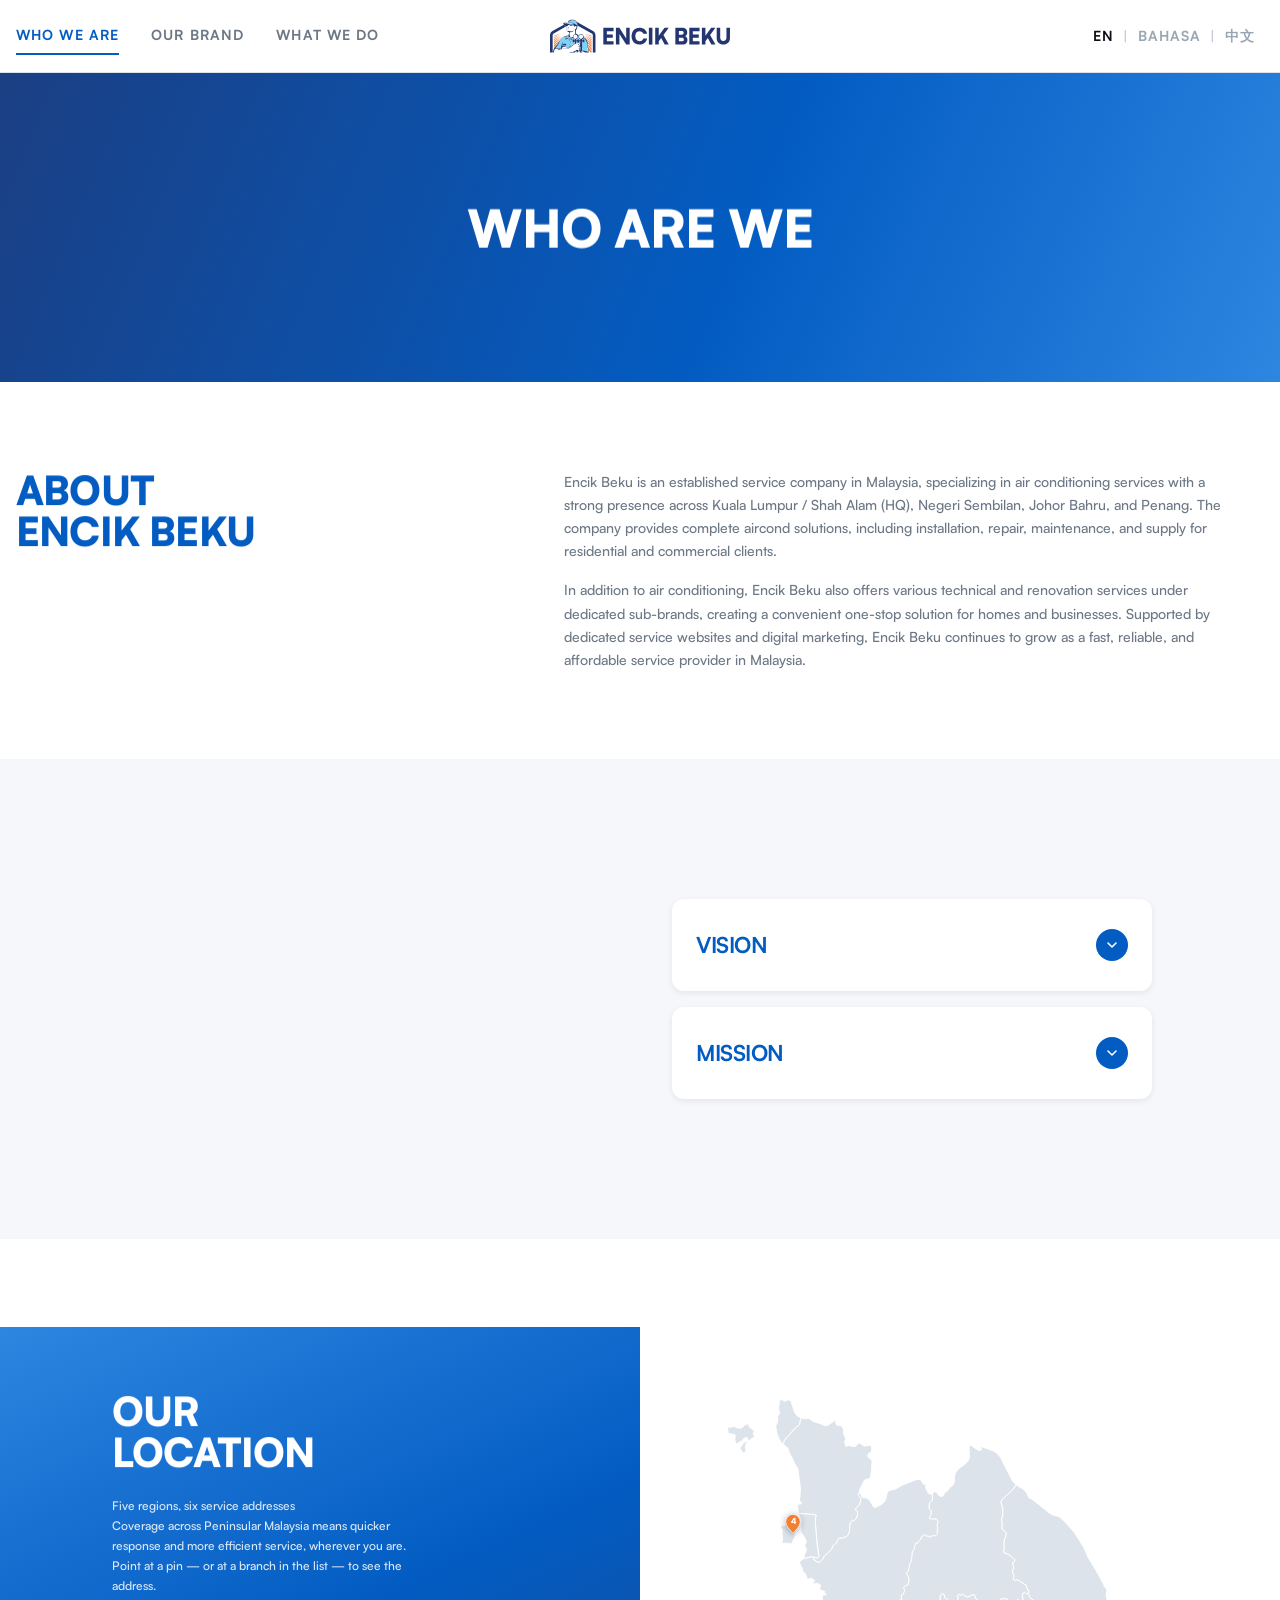
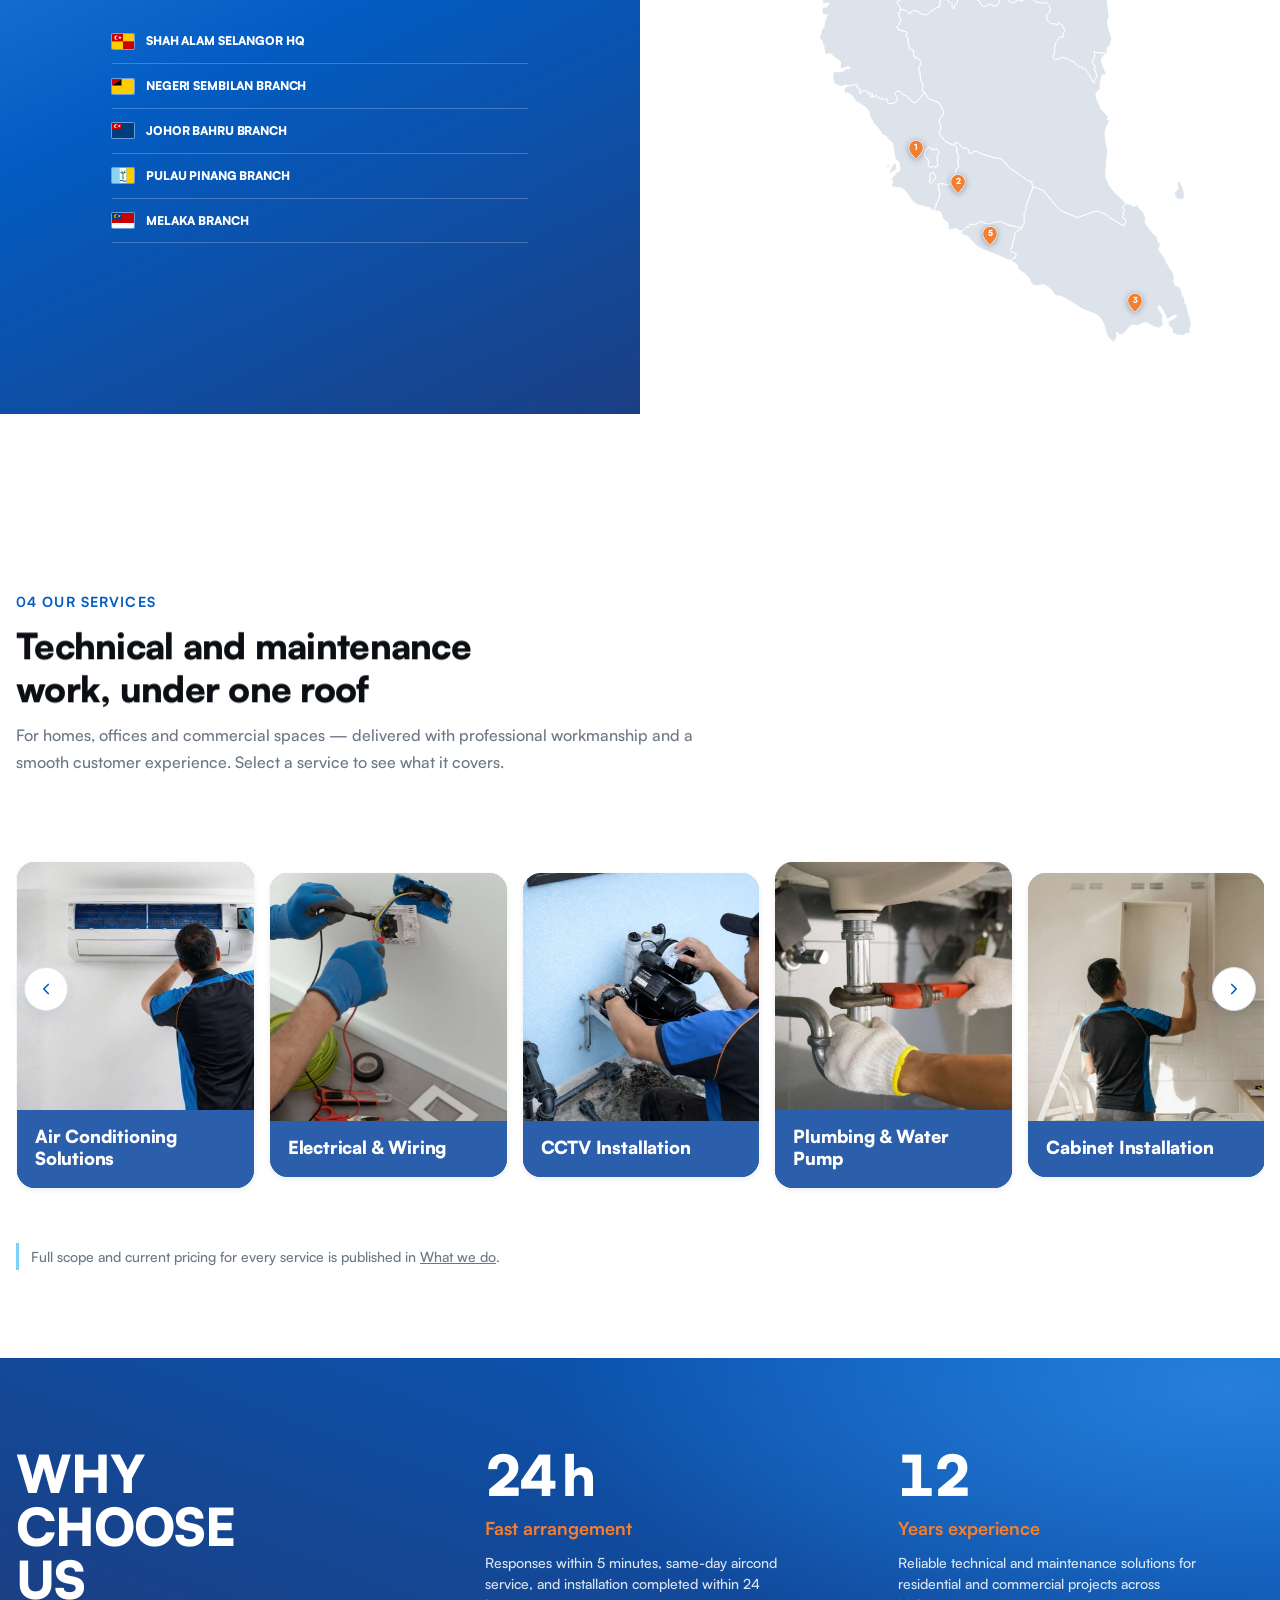
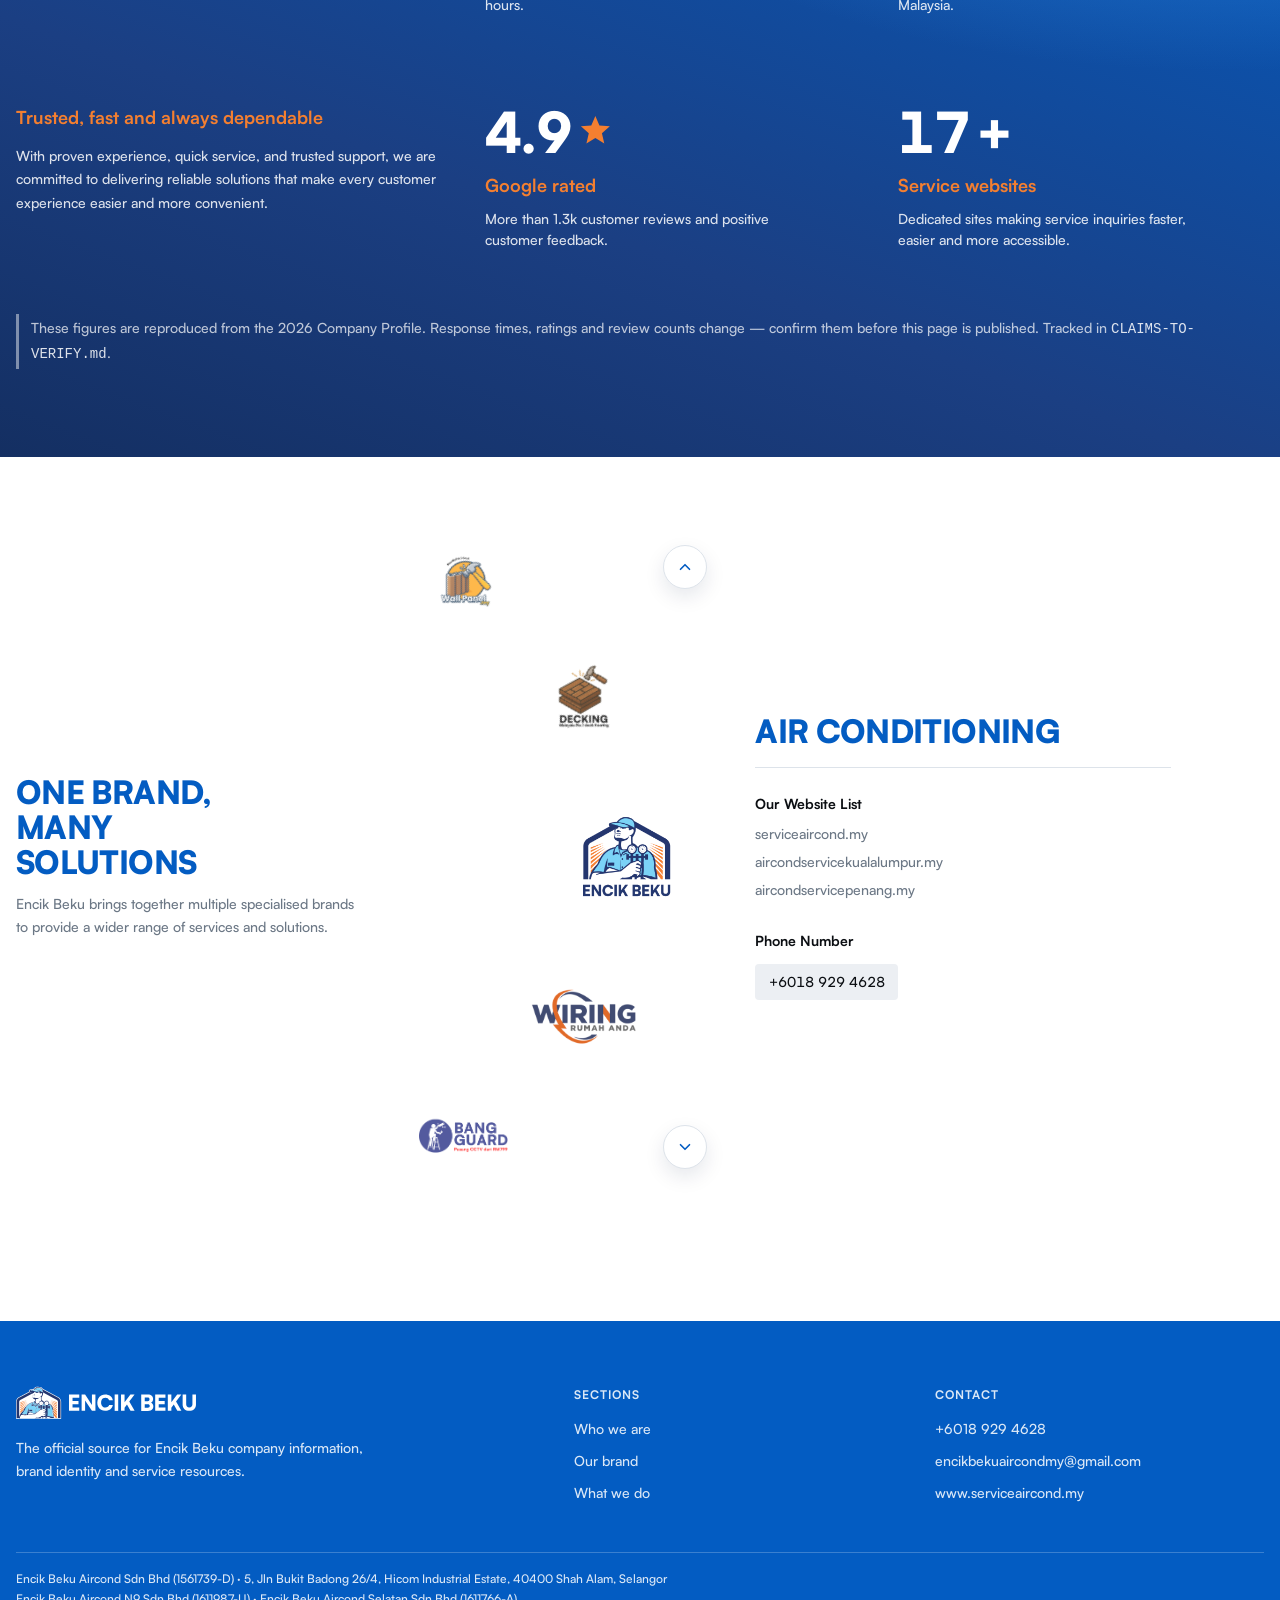
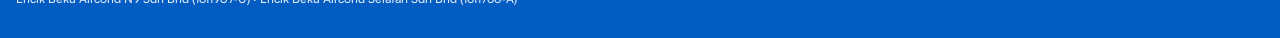
==== commit 485cf3d8: "Correct the Vision heading on the Who we are page The Vision/Mission accordion shipped its first hea" ====
--- a/website/about.html
+++ b/website/about.html
@@ -620,7 +620,7 @@
     <div class="vm-acc" data-anim="stagger">
       <div class="acc">
         <button type="button" class="acc-head" aria-expanded="true" aria-controls="acc-vision">
-          <h3>Vission</h3>
+          <h3>Vision</h3>
           <span class="acc-chev" aria-hidden="true"><svg viewBox="0 0 24 24"><use href="#i-chev"/></svg></span>
         </button>
         <div class="acc-panel" id="acc-vision">
--- a/website/site.css
+++ b/website/site.css
@@ -683,20 +683,27 @@
  * reproducible within our own contrast rule.)
  */
 .strip {
-  background: var(--eb-bg-accent); color: var(--eb-on-accent);
-  overflow: hidden; padding: var(--eb-space-4) 0;
+  background: var(--eb-bg-brand); color: var(--eb-fg-on-brand);
+  overflow: hidden; padding: var(--eb-space-5) 0;
 }
 .strip .track {
-  display: flex; align-items: center; gap: var(--eb-space-8);
+  display: flex; align-items: center; gap: var(--eb-space-6);
   width: max-content;
-  animation: strip-scroll 46s linear infinite;
+  /* Twelve logos make a longer track than the eight labels did, so the
+     duration rises more than the count to actually read slower. */
+  animation: strip-scroll 60s linear infinite;
 }
 .strip .item {
-  display: inline-flex; align-items: center; gap: 0.625rem;
-  font-size: var(--eb-text-sm); font-weight: var(--eb-fw-bold);
-  white-space: nowrap;
-}
-.strip .item svg { flex-shrink: 0; opacity: .75; }
+  display: inline-flex; align-items: center; justify-content: center;
+  flex: none; height: 4.25rem; padding: 0 1.5rem;
+  /* The logos are drawn for white grounds — several are near-black or grey
+     and would sink into the blue, so each one keeps its own white plate. */
+  background: var(--eb-bg-1); border-radius: var(--eb-radius-md);
+}
+.strip .item img {
+  display: block; max-height: 2.75rem; max-width: 9rem;
+  width: auto; height: auto;
+}
 @keyframes strip-scroll {
   from { transform: translateX(0); }
   to   { transform: translateX(-50%); }
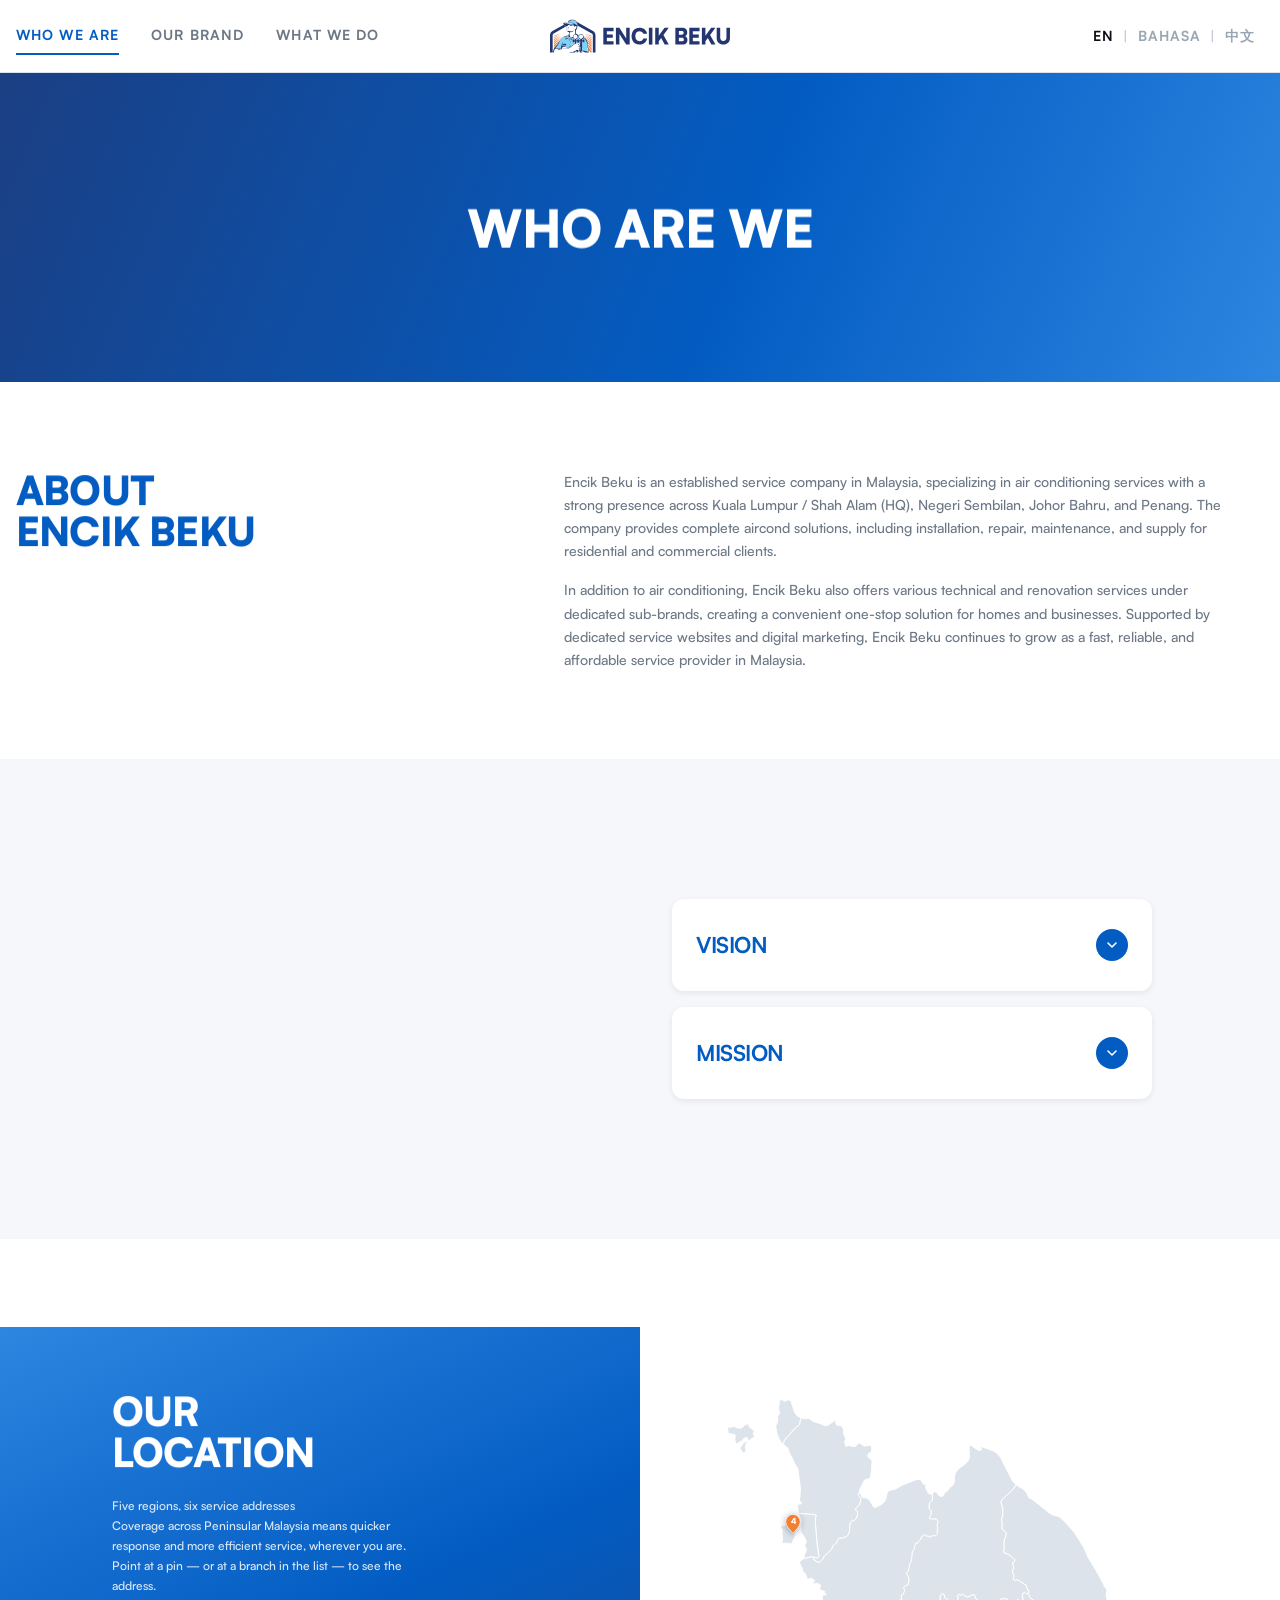
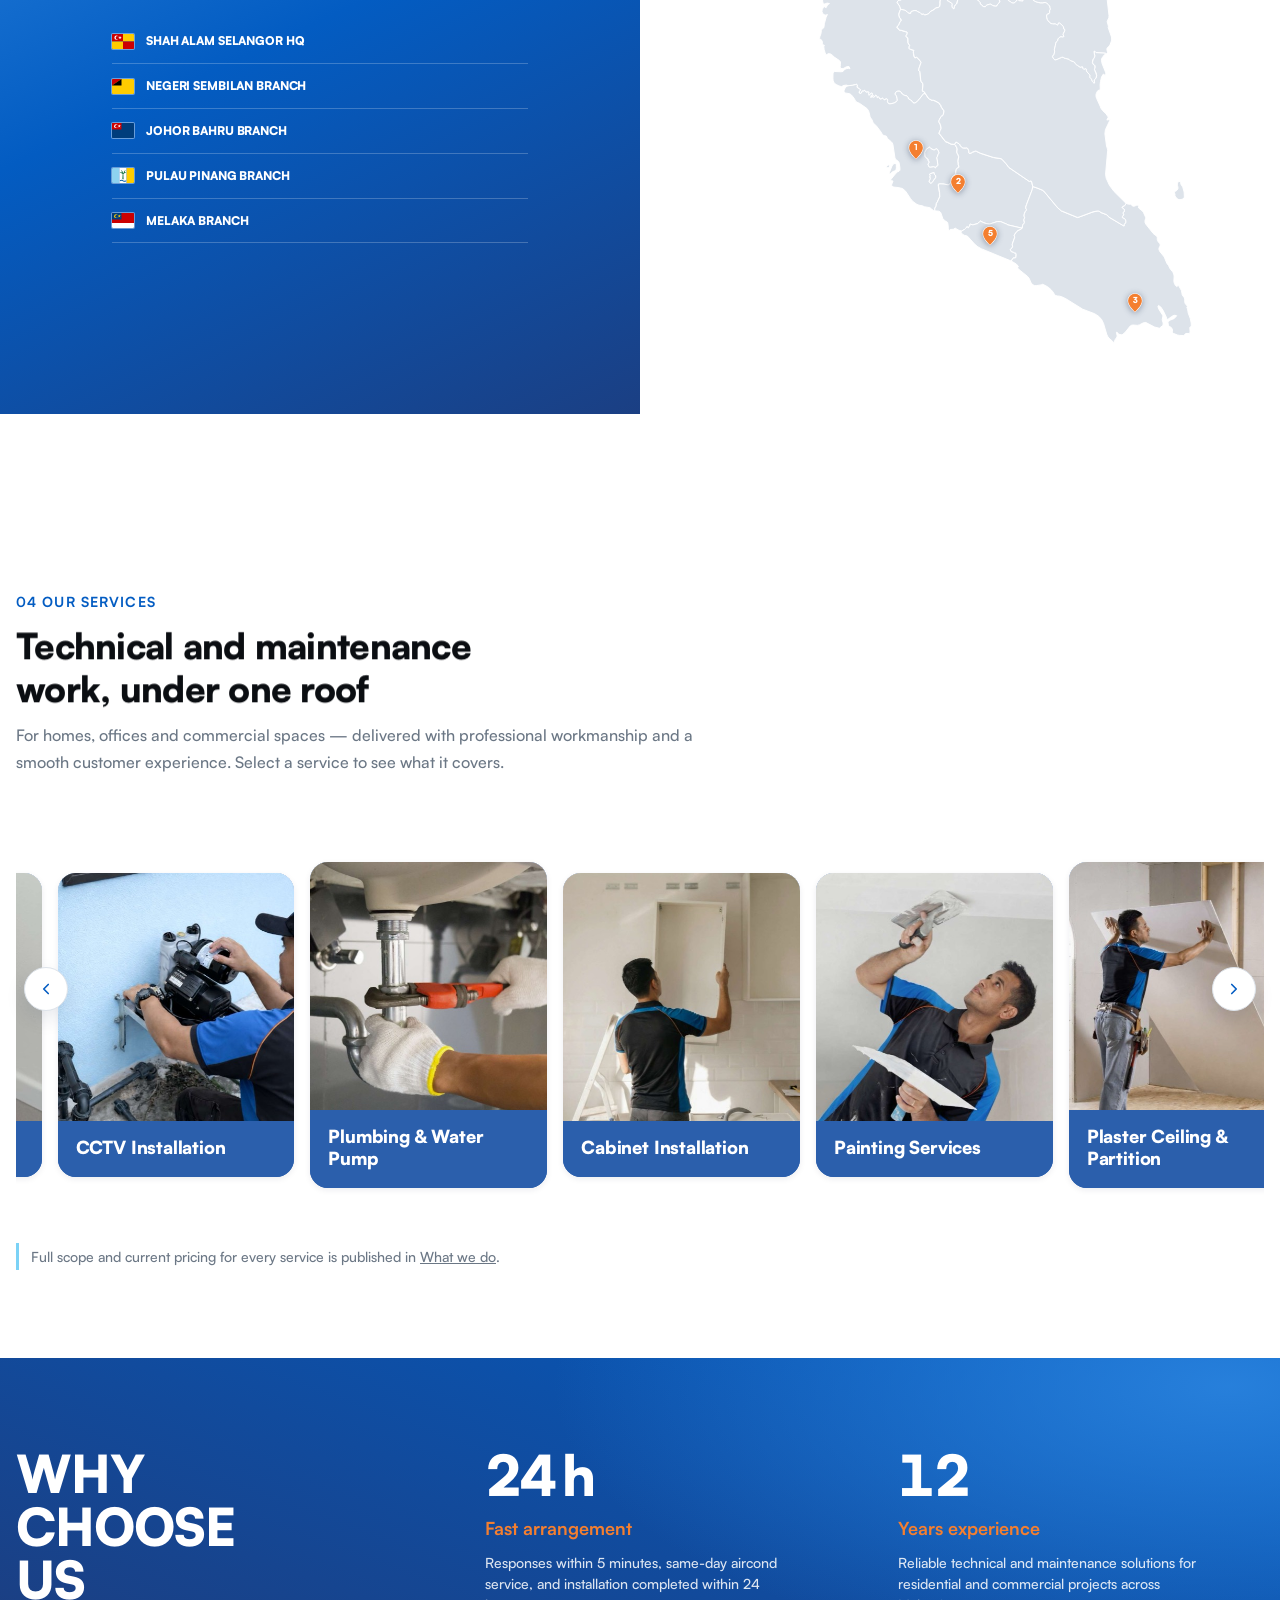
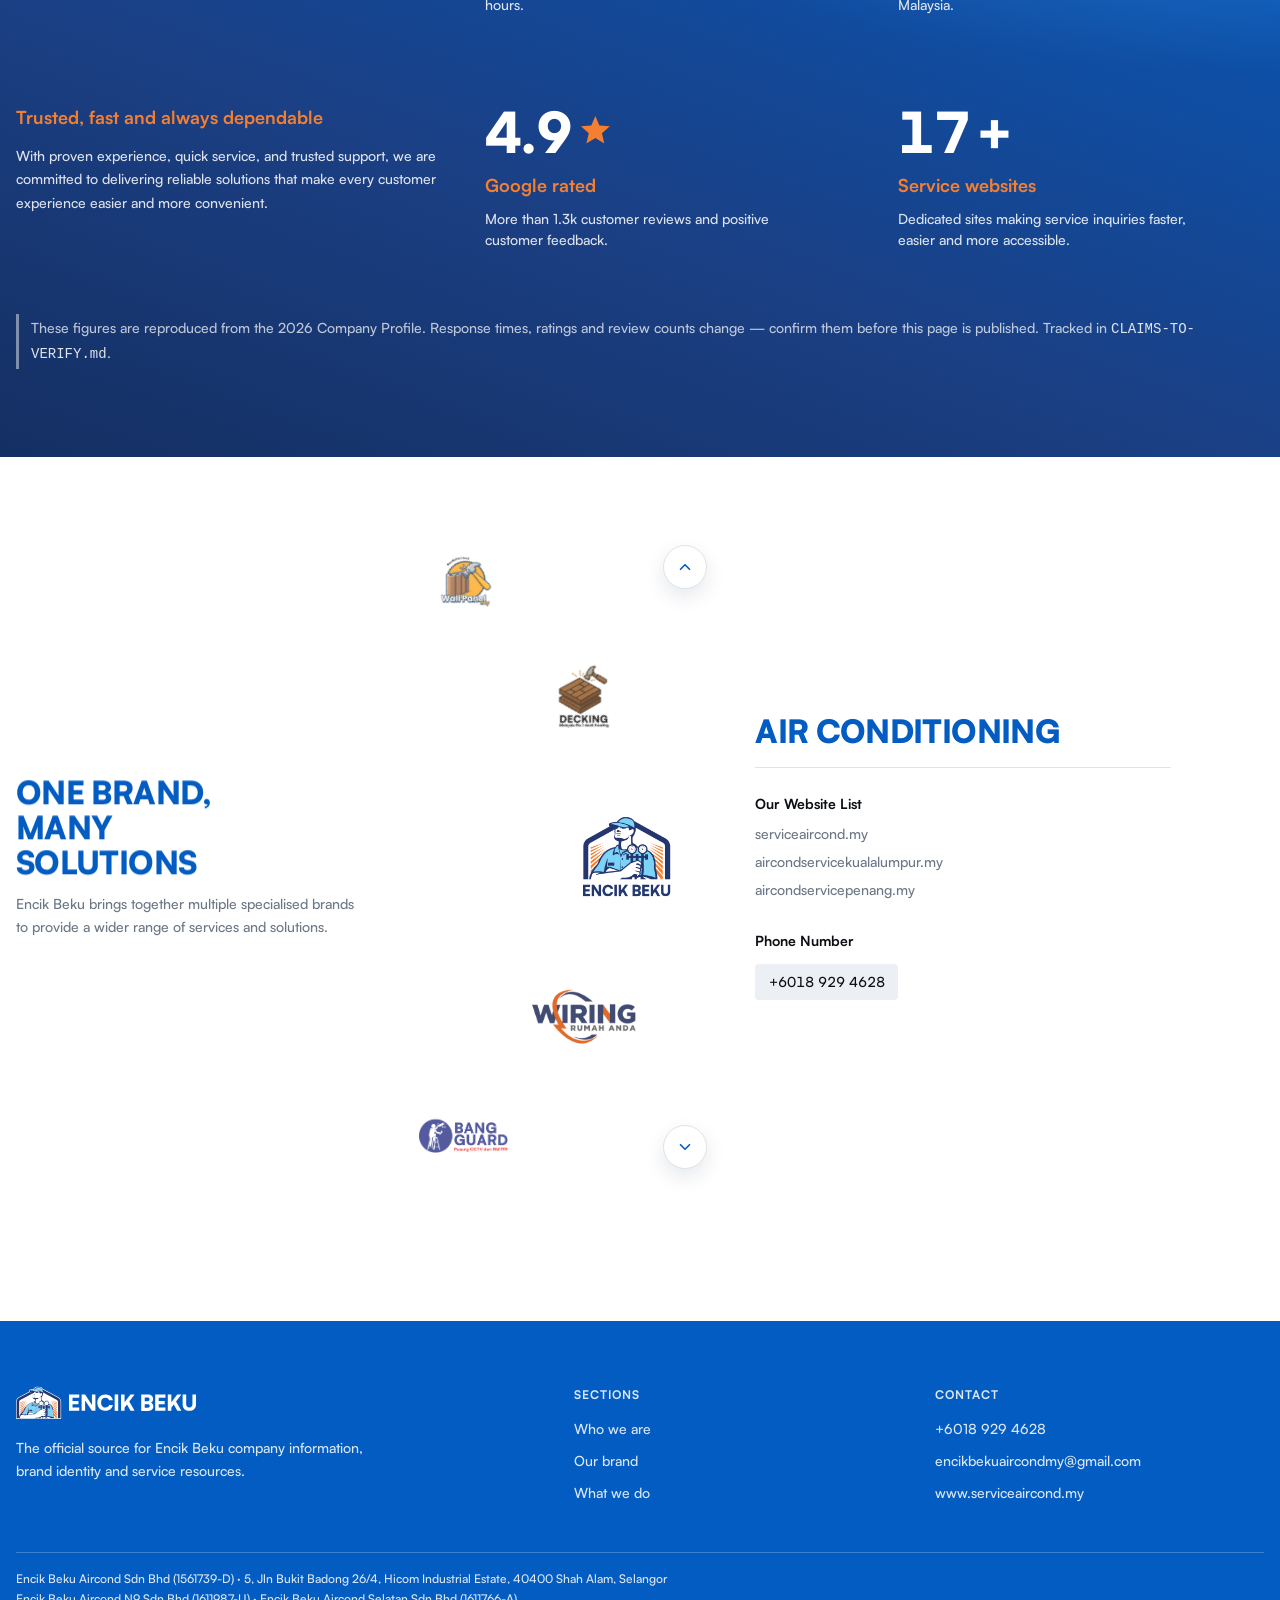
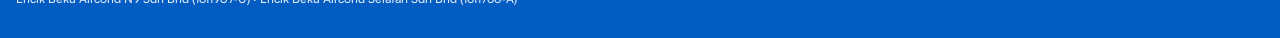
==== commit b760a455: "Never leave the Why-choose-us figures stranded at zero The count-up rewound each figure to 0 before " ====
--- a/website/about.html
+++ b/website/about.html
@@ -1260,12 +1260,27 @@
     var target = parseFloat(el.getAttribute('data-count'));
     var decimals = (el.getAttribute('data-count').split('.')[1] || '').length;
     var started = null;
-    el.textContent = (0).toFixed(decimals);
+    var done = false;
+
+    /* The figure must never be left mid-count. requestAnimationFrame is
+       throttled to a standstill in a background tab, an offscreen view or Low
+       Power Mode, and a loop that stalls part-way would leave the page stating
+       a number that is simply false. setTimeout keeps running where rAF does
+       not, so it puts the real figure up regardless. */
+    function settle() {
+      if (done) return;
+      done = true;
+      el.textContent = target.toFixed(decimals);
+    }
+    setTimeout(settle, 2500);
+
     requestAnimationFrame(function frame(now) {
-      if (started === null) started = now;
+      if (done) return;
+      if (started === null) started = now;   // rewind happens here, in-frame
       var p = Math.min((now - started) / 1500, 1);
       el.textContent = (target * easeOutQuart(p)).toFixed(decimals);
       if (p < 1) requestAnimationFrame(frame);
+      else done = true;
     });
   }
 
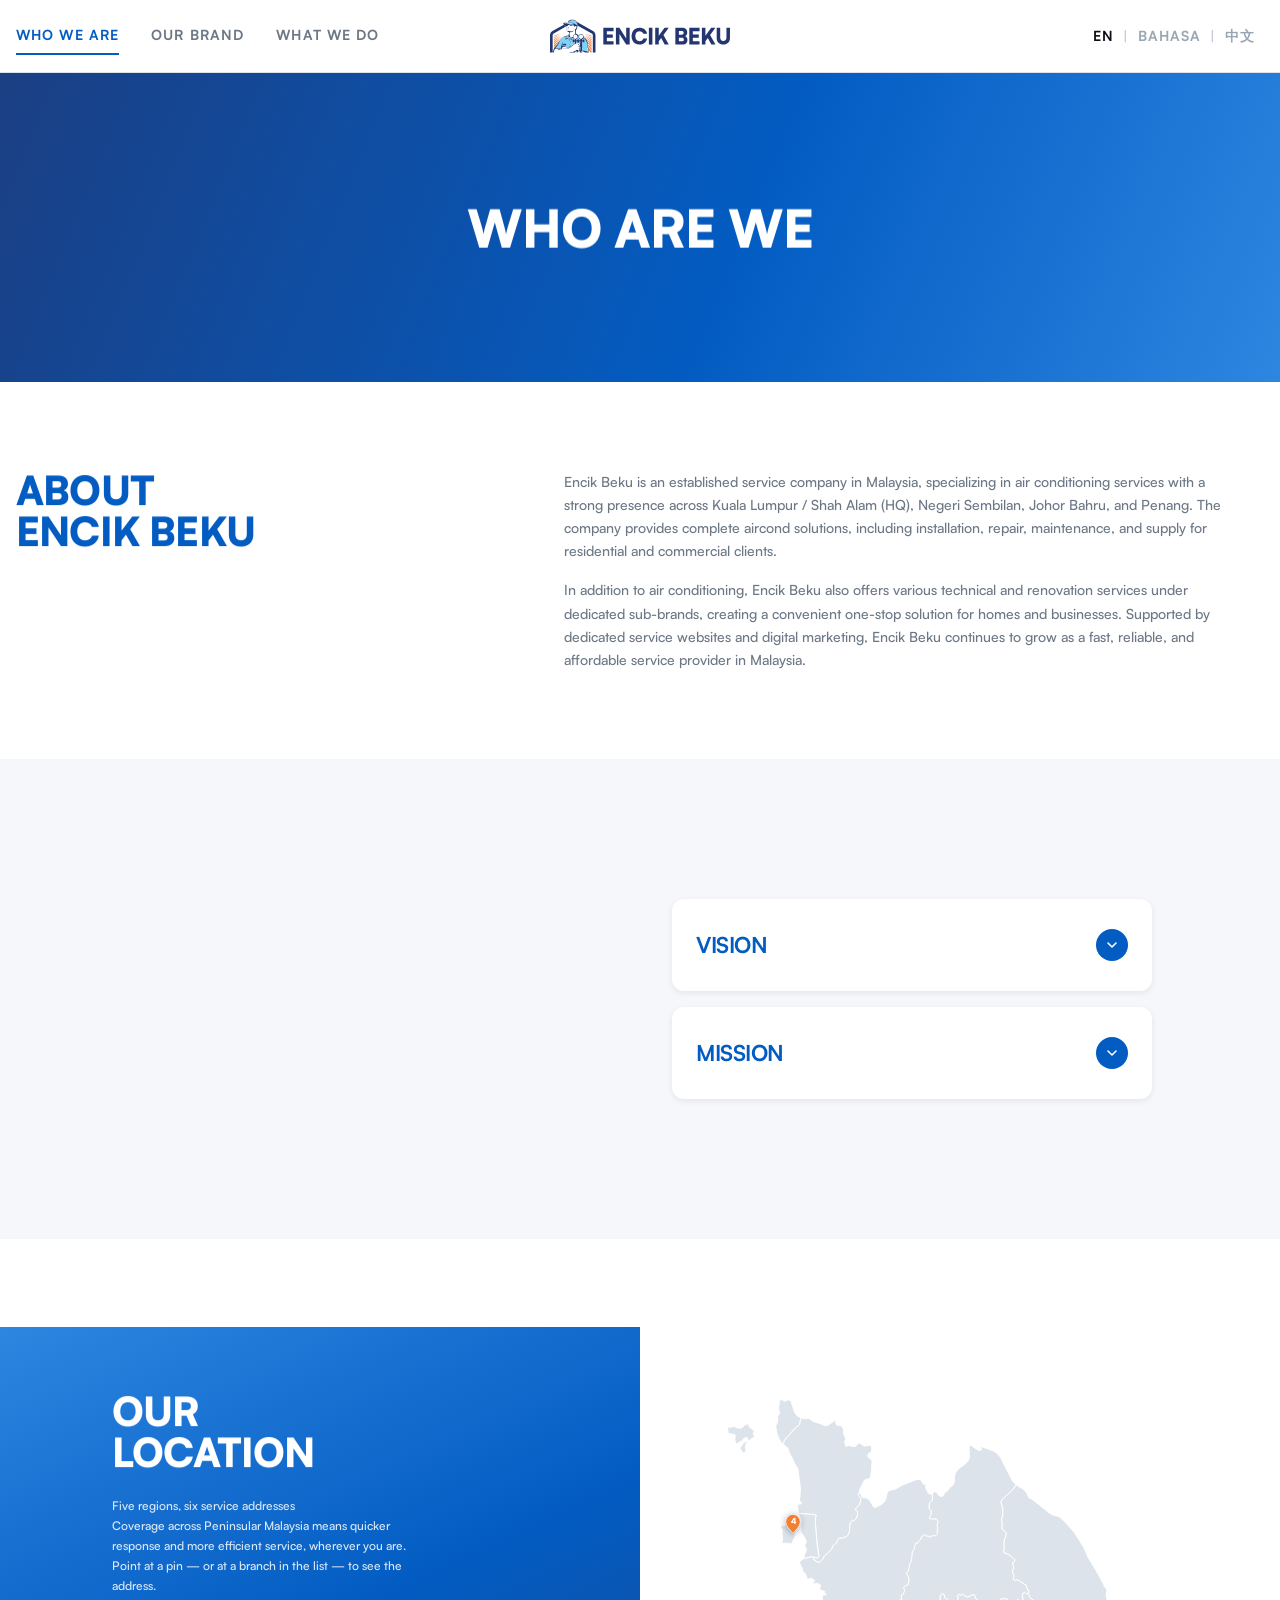
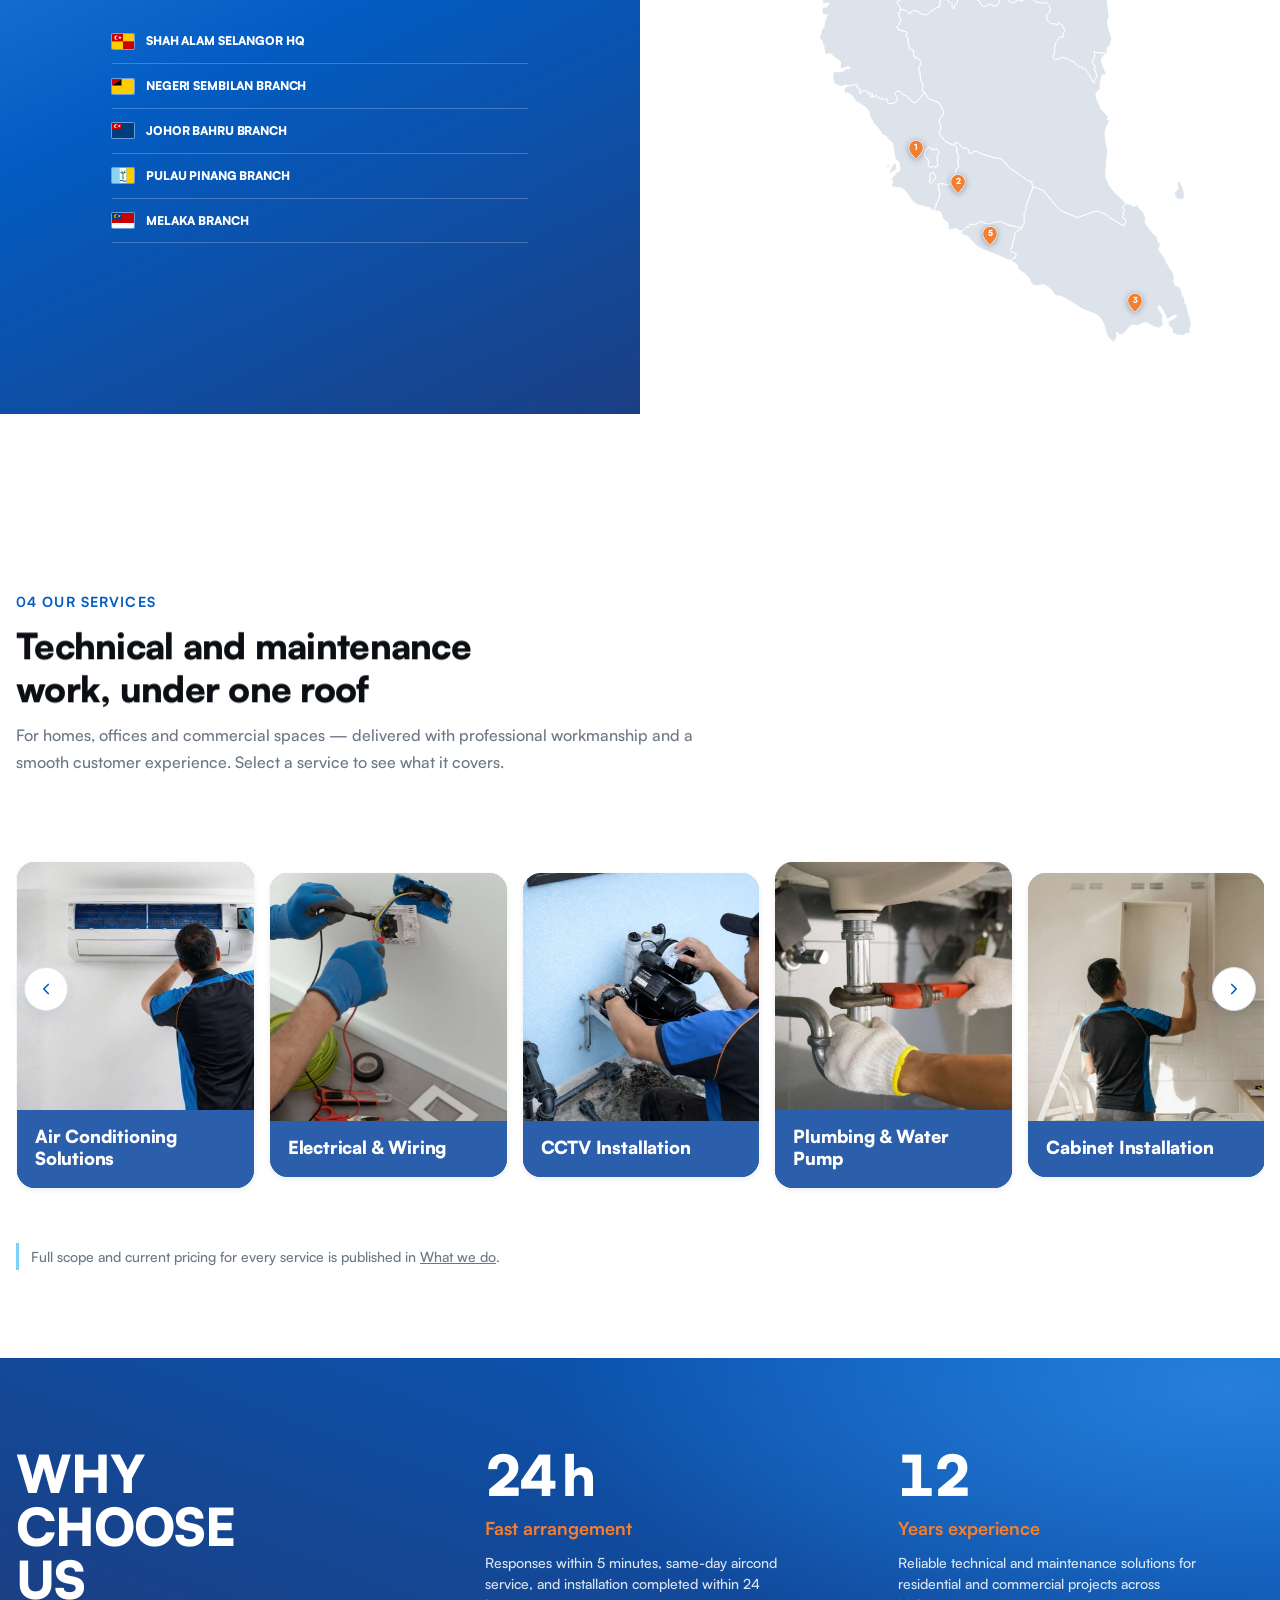
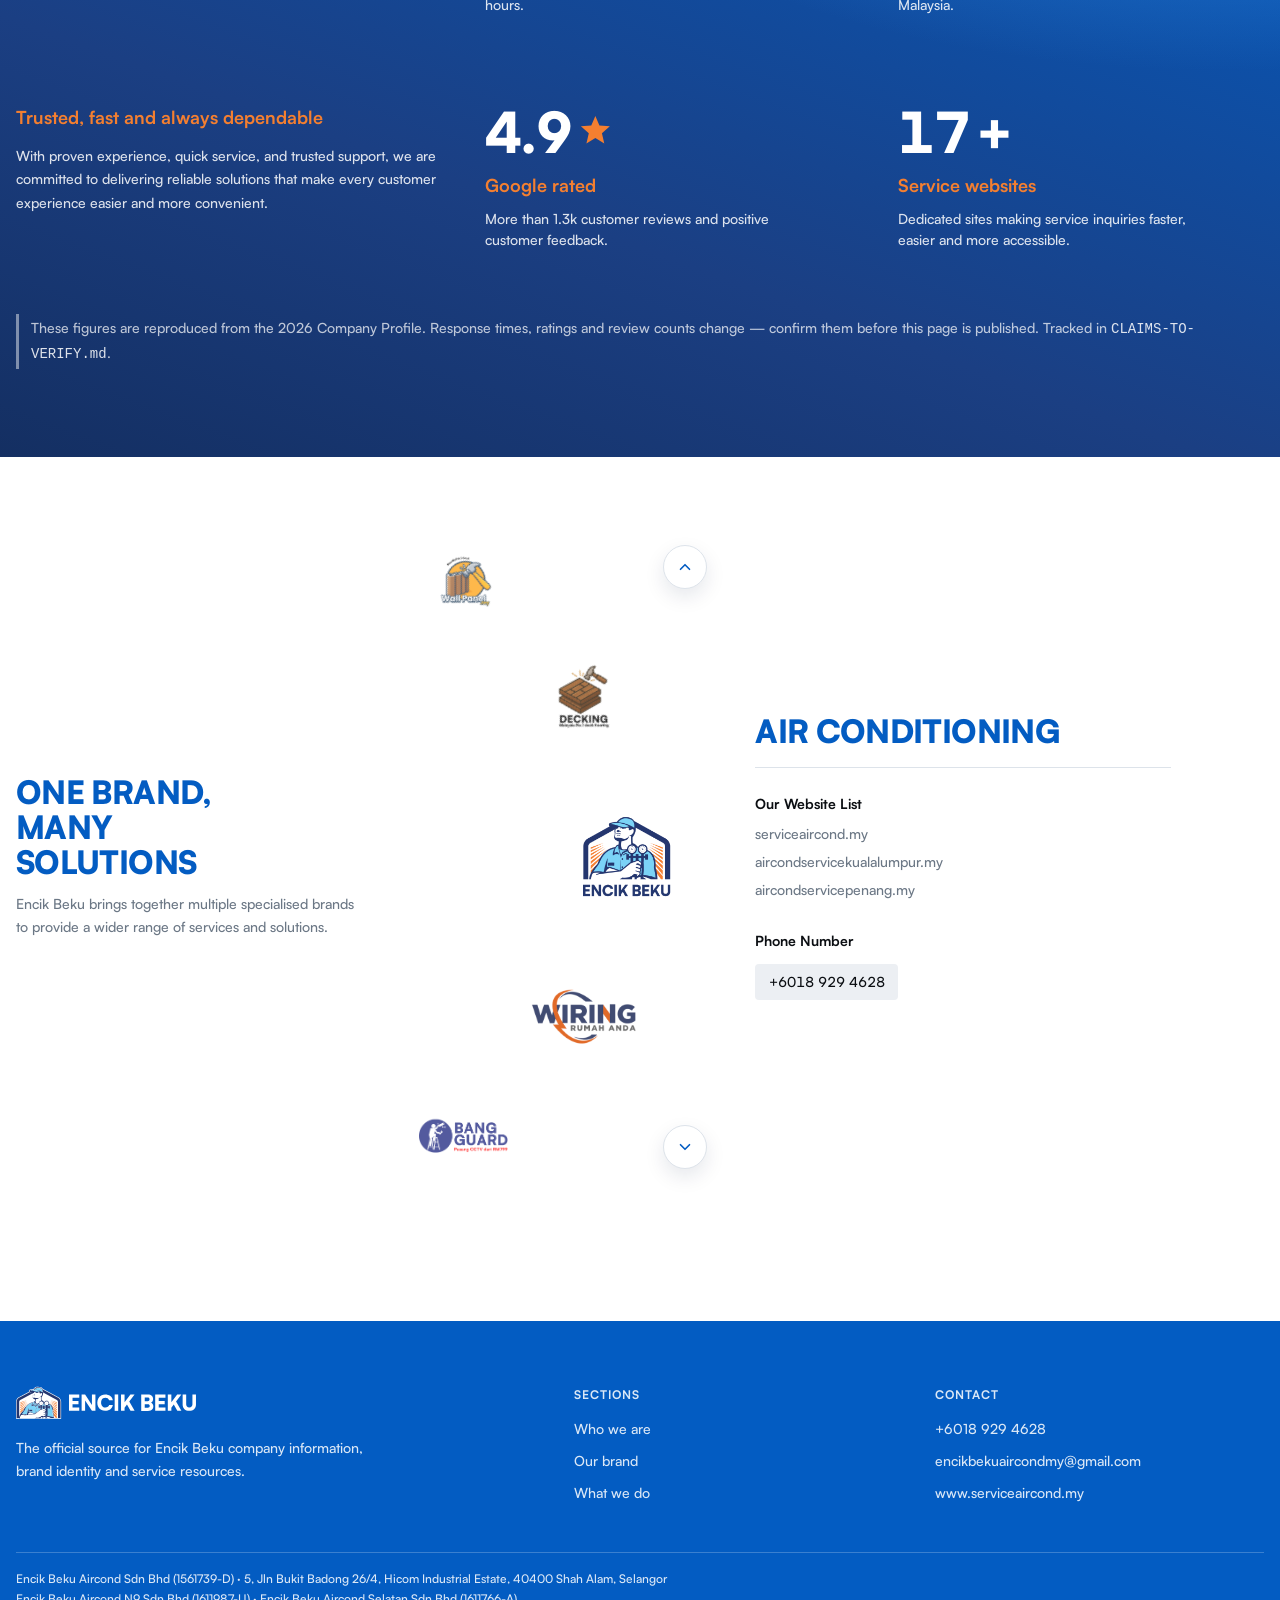
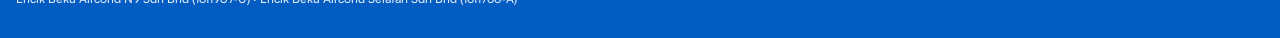
==== commit 2ec9239b: "Make the home page one full-screen parallax hero The page is now nothing but the hero: the brand mar" ====
--- a/website/about.html
+++ b/website/about.html
@@ -5,9 +5,9 @@
 <meta name="viewport" content="width=device-width, initial-scale=1">
 <title>Who We Are</title>
 <meta name="description" content="Encik Beku — an established Malaysian air conditioning and technical services company. Company overview, vision and mission, locations, services, service websites and contact details.">
-<link rel="stylesheet" href="../fonts/fonts.css?v=mtrzff9y">
-<link rel="stylesheet" href="../tokens/tokens.css?v=mtrzff9y">
-<link rel="stylesheet" href="site.css?v=mtrzff9y">
+<link rel="stylesheet" href="../fonts/fonts.css?v=mtv0xip3">
+<link rel="stylesheet" href="../tokens/tokens.css?v=mtv0xip3">
+<link rel="stylesheet" href="site.css?v=mtv0xip3">
 <link rel="icon" href="../svg/mark/encik-beku-mark-navy.svg">
 <style>
   /* ─────────────────────────────────────────────────────────────
@@ -1337,7 +1337,7 @@
   select(0);
 })();
 </script>
-<script src="anim.js?v=mtrzff9y"></script>
+<script src="anim.js?v=mtv0xip3"></script>
 <script src="i18n.js?v=mt9lnepq"></script>
 <script src="locations.js?v=mt9t4jmd"></script>
 </body>
--- a/website/site.css
+++ b/website/site.css
@@ -596,19 +596,29 @@
 }
 
 /* ═══════════════════════════════════════════════════════════
- * Photo hero — whole image, copy overlaid
- *
- * The photograph is used EXACTLY as supplied: no crop, no scrim, no
- * filter, no object-fit cover. `height: auto` lets its own aspect ratio
- * set the hero height, so the full frame is always visible.
- *
- * The copy is overlaid bottom-left per the approved design. Measured
- * honestly: white text over this frame runs 1.5–2.0:1 worst-case where
- * the sky shows through, against a 4.5:1 AA requirement. Fixing that
- * would need a scrim on the image, which is explicitly ruled out, so
- * this is a signed-off trade — not an oversight. If it ever needs
- * addressing, the routes that do NOT touch the layout are a darker
- * export of the photograph, or a text-shadow on .hero-overlay .copy.
+ * Home hero — one screen, two photographic layers
+ *
+ * The page is nothing but this: a sky plate and the five technicians cut
+ * out on transparency, drifting against each other with the pointer.
+ * Nothing scrolls, so there is no scroll parallax to hang the depth on.
+ *
+ * The lower third fades into brand blue. That began as the client's
+ * mockup, but it also retires a debt: this hero previously ran white type
+ * straight over the photograph at 1.5-2.0:1 against a 4.5:1 requirement,
+ * recorded here as a signed-off trade.
+ *
+ * Measured off the composited page — not off the flat token, which would
+ * flatter it — white now runs 4.57-5.57:1 across 390 to 2560 wide. Every
+ * element clears AA, the headline being large text besides. That is the
+ * constraint the gradient stops below is tuned to: weaken the .64/.94 band
+ * and the headline drops under 4.5:1 again. Re-measure if you touch it.
+ *
+ * The sky is inset past the frame by a fixed 14px — more than the 9px it
+ * can travel — so an edge is never exposed, at any window width. The
+ * technicians are never cover-cropped: `cover` clipped the outer two men on
+ * anything taller than 16:9, so that plate is sized by width at its natural
+ * aspect and hung past the bottom, where the frame's shin crop stays under
+ * the opaque part of the bed.
  * ═══════════════════════════════════════════════════════════ */
 
 /* Header floats on the photograph. Absolute, not sticky: a white-on-photo
@@ -626,17 +636,76 @@
   color: var(--eb-fg-on-brand); border-bottom-color: var(--eb-fg-on-brand);
 }
 
-.hero-overlay { position: relative; background: var(--eb-neutral-900); }
-.hero-overlay > img {
-  display: block; width: 100%; height: auto;   /* whole frame, never cropped */
-}
-.hero-overlay .copy {
-  position: absolute; left: 0; right: 0; bottom: 0;
-  padding-bottom: var(--eb-space-8);
+/* The page itself is the grid, so header + hero come to exactly one screen.
+   On desktop the header is absolute and contributes no row; below 700px it
+   goes static and takes its own height out of the hero's share instead of
+   adding to it. The loader is fixed and never a row either way. */
+body.home { min-height: 100svh; display: flex; flex-direction: column; }
+body.home main { flex: 1; min-height: 0; display: flex; flex-direction: column; }
+
+.hero {
+  position: relative;
+  flex: 1; min-height: 0;
+  display: grid; align-content: end;
+  background: var(--eb-bg-brand);   /* any pixel the photo misses is on-brand */
+  overflow: hidden;
+}
+.hero-stage {
+  position: absolute; inset: 0; overflow: hidden;
+  /* hero.js writes these, unitless, -1..1. Declared here so that if the
+     script never runs the calc()s below resolve to 0 and the hero is
+     simply still. The px multipliers are the travel budget, and they live
+     in CSS because how far each plane moves is a design value. */
+  --px: 0; --py: 0;
+}
+.layer picture { display: contents; }
+.layer img { max-width: none; }     /* release the global img { max-width:100% } */
+
+/* The sky is a full-bleed plate, so it is inset past the frame by more than
+   it can ever travel. A fixed inset, not a percentage: 106% gave less slack
+   than the travel budget in a narrow window and exposed an edge. */
+.layer-sky { position: absolute; inset: -14px; }
+.layer-sky img {
+  display: block; width: 100%; height: 100%;
+  object-fit: cover;
+  object-position: 50% 0;           /* top-anchored: pushes the concrete down and out */
+  transform: translate3d(calc(var(--px) * 9px), calc(var(--py) * 5px), 0);
+}
+
+/* The technicians are NEVER cover-cropped — the cut-out is the content, and
+   `cover` clipped the outer two men at any viewport taller than 16:9. Sized
+   by width at natural aspect and hung past the bottom edge instead, so the
+   shins the supplied frame cuts off sit under the opaque part of the bed.
+   The two plates no longer need to register: the fade hides the horizon. */
+.hero { --crew-w: min(112vw, 110rem); --crew-drop: 6vh; }
+.layer-crew { position: absolute; left: 0; right: 0; bottom: calc(var(--crew-drop) * -1); }
+.layer-crew img {
+  display: block; width: var(--crew-w); height: auto;
+  margin-inline: auto;              /* centred without spending `transform` */
+  transform: translate3d(calc(var(--px) * 22px), calc(var(--py) * 12px), 0);
+}
+/* Two full-screen composited planes are only worth GPU promotion while
+   something is actually moving them. */
+.hero-stage.is-live .layer img { will-change: transform; }
+
+.hero-fade {
+  position: absolute; inset: 0; pointer-events: none;
+  /* Held clear of the faces: the ramp starts below the waist so the crew
+     stay crisp and the blue reads as a field behind them, not a veil over
+     them. By the headline it is solid enough to carry white type. */
+  background: linear-gradient(180deg,
+    rgba(3, 92, 194, 0) 0%,    rgba(3, 92, 194, 0) 40%,
+    rgba(3, 92, 194, .64) 57%, rgba(3, 92, 194, .94) 67%,
+    rgba(3, 92, 194, .99) 79%, var(--eb-blue-600) 100%);
+}
+
+.hero .copy {
+  position: relative; z-index: 1;
+  padding-bottom: var(--eb-space-9);
   color: var(--eb-fg-on-brand);
   text-align: center;
 }
-.hero-overlay h1 {
+.hero h1 {
   margin: 0 auto var(--eb-space-3);
   font-size: clamp(2.1rem, 5.6vw, 4rem);
   text-transform: uppercase;
@@ -644,77 +713,202 @@
   letter-spacing: -0.02em;
   max-width: 18ch;
 }
-.hero-overlay .lede {
+.hero .lede {
   color: var(--eb-fg-on-brand);
-  max-width: 34ch;
-  margin-inline: auto;
+  max-width: 34ch; margin-inline: auto;
   font-size: var(--eb-text-md);
 }
-.hero-overlay .cta-row { margin-top: var(--eb-space-5); justify-content: center; }
+.hero .cta-row { margin-top: var(--eb-space-5); justify-content: center; }
 
 /* Pill controls, per the approved design */
 .btn.pill { border-radius: var(--eb-radius-pill); }
 .btn.on-photo {
   background: var(--eb-neutral-0); color: var(--eb-fg-brand);
   border-color: transparent; box-shadow: var(--eb-shadow-md);
+  gap: 0.5rem;
 }
 .btn.on-photo:hover { background: var(--eb-blue-50); }
-
-/* Below ~700px the image is short enough that overlaid copy would cover the
-   technicians entirely, so it drops onto Tech Blue underneath instead. The
-   header comes off the photograph for the same reason — at this width the
-   nav wraps to a second row and lands across the faces, where white type has
-   no reliable contrast. On Tech Blue it is a guaranteed 6.34:1, and the
-   white-wordmark logo still reads correctly. */
+.btn.on-photo svg { transition: transform var(--eb-dur) var(--eb-ease-quart); }
+.btn.on-photo:hover svg { transform: translateX(3px); }
+
+/* A phone is tall and narrow; covering it whole would scale the frame until
+   the outer two technicians fell off the sides. The photo takes a band
+   instead and the blue field carries the copy — the group stays intact and
+   reads far larger than fitting the full frame to width would allow. */
 @media (max-width: 700px) {
+  /* The stage takes whatever the copy leaves, so the page is exactly one
+     screen on any phone rather than a fixed band that overflows on short
+     ones. minmax(0,1fr) lets it shrink below the image's intrinsic size. */
+  .hero { grid-template-rows: minmax(0, 1fr) auto; align-content: stretch; }
+  .hero-stage { position: relative; }
+  .hero .copy { padding: var(--eb-space-6) 0 var(--eb-space-8); }
   header.site.overlay { position: static; background: var(--eb-bg-brand); }
-  .hero-overlay .copy {
-    position: static; background: var(--eb-bg-brand);
-    padding: var(--eb-space-6) 0;
+  .hero h1 { max-width: none; }
+
+  /* The five men occupy the middle 78.8% of the cut-out (opaque bbox x191-1600
+     of 1788), so 125vw is the largest that still lands all of them inside a
+     390px screen — 127vw starts eating the outer man. Only sky is lost. */
+  .hero { --crew-w: 125vw; --crew-drop: 3vh; }
+
+  /* The supplied cut-out ends mid-shin at the frame edge, and the plate's
+     horizon lands inside a stage this short. Neither is hidden by the gentle
+     mobile bed, so the crop is hung below the stage and the sky is scaled
+     past its own horizon — leaving sky only. */
+  .layer-sky img { height: 150%; }
+
+  /* The copy sits on solid blue below the photo here, so the bed has no text
+     to carry and only has to blend the plate into it. Ramping as hard as the
+     desktop gradient does would drain the colour out of the crew. */
+  .hero-fade {
+    background: linear-gradient(180deg,
+      rgba(3, 92, 194, 0) 0%,   rgba(3, 92, 194, 0) 64%,
+      rgba(3, 92, 194, .45) 86%, var(--eb-bg-brand) 100%);
   }
-  .hero-overlay h1 { max-width: none; }
-}
-
-/* ── Feature strip ───────────────────────────────────────────
- * Pumpkin Spice, used once, as the single accent field on the page —
- * this is where the 10% budget is spent. Ink is near-black, never white:
- * white on Pumpkin is 2.65:1 and fails, near-black is 7.30:1. (The
- * reference this is modelled on uses white on orange; that part is not
- * reproducible within our own contrast rule.)
- */
-.strip {
-  background: var(--eb-bg-brand); color: var(--eb-fg-on-brand);
-  overflow: hidden; padding: var(--eb-space-5) 0;
-}
-.strip .track {
-  display: flex; align-items: center; gap: var(--eb-space-6);
-  width: max-content;
-  /* Twelve logos make a longer track than the eight labels did, so the
-     duration rises more than the count to actually read slower. */
-  animation: strip-scroll 60s linear infinite;
-}
-.strip .item {
-  display: inline-flex; align-items: center; justify-content: center;
-  flex: none; height: 4.25rem; padding: 0 1.5rem;
-  /* The logos are drawn for white grounds — several are near-black or grey
-     and would sink into the blue, so each one keeps its own white plate. */
-  background: var(--eb-bg-1); border-radius: var(--eb-radius-md);
-}
-.strip .item img {
-  display: block; max-height: 2.75rem; max-width: 9rem;
-  width: auto; height: auto;
-}
-@keyframes strip-scroll {
-  from { transform: translateX(0); }
-  to   { transform: translateX(-50%); }
-}
-.strip:hover .track { animation-play-state: paused; }
-@media (prefers-reduced-motion: reduce) {
-  .strip { padding-inline: var(--eb-space-6); }
-  .strip .track { animation: none; width: 100%; flex-wrap: wrap; gap: var(--eb-space-5); justify-content: center; }
-  .strip .track [aria-hidden="true"] { display: none; }
-}
-
+}
+
+/* ── Pillar cards (homepage) ─────────────────────────────── */
+.pillar {
+  display: grid; gap: var(--eb-space-3); align-content: start;
+  padding: var(--eb-space-6); border-radius: var(--eb-radius-lg);
+  border: 1px solid var(--eb-border-1); background: var(--eb-bg-1);
+  box-shadow: var(--eb-shadow-xs);
+}
+.pillar h3 { font-size: var(--eb-text-xl); font-weight: var(--eb-fw-black); }
+.pillar .claim { font-weight: var(--eb-fw-bold); color: var(--eb-fg-1); }
+.pillar p { color: var(--eb-fg-2); font-size: var(--eb-text-sm); }
+.pillar .acts { display: flex; flex-wrap: wrap; gap: var(--eb-space-3); margin-top: var(--eb-space-3); }
+.pillar .primary {
+  font-weight: var(--eb-fw-bold); color: var(--eb-fg-brand);
+  text-decoration: none; display: inline-flex; align-items: center; gap: 0.375rem;
+}
+.pillar .primary:hover { text-decoration: underline; }
+.pillar .secondary {
+  font-size: var(--eb-text-sm); font-weight: var(--eb-fw-bold);
+  color: var(--eb-fg-2); text-decoration: none;
+  display: inline-flex; align-items: center; gap: 0.375rem;
+}
+.pillar .secondary:hover { color: var(--eb-fg-brand); }
+
+/* ── Service cards & category bands ──────────────────────────
+   Encik Beku's own work photography, lifted out of the source PDFs by
+   tools/build-service-photos.sh. Every frame is the same cast in the same
+   uniform, so the set reads as one company rather than as stock.
+   The originals are portrait; both crops sit high because the work — hands,
+   tools, the unit being serviced — is in the upper half of every frame. */
+.svccard {
+  display: grid; grid-template-rows: auto 1fr; align-content: start;
+  border: 1px solid var(--eb-border-1); border-radius: var(--eb-radius-md);
+  background: var(--eb-bg-1); overflow: hidden;
+}
+.svccard img {
+  display: block; width: 100%; height: auto; aspect-ratio: 4 / 5;
+  object-fit: cover; object-position: 50% 30%;
+  align-self: start;            /* a stretched grid item ignores aspect-ratio */
+  background: var(--eb-bg-2);
+}
+.svccard .txt { padding: var(--eb-space-4) var(--eb-space-5) var(--eb-space-5); }
+.svccard h4 { font-size: var(--eb-text-base); margin-bottom: 0.35rem; }
+.svccard p { color: var(--eb-fg-2); font-size: var(--eb-text-sm); }
+
+/* A category opens with a face, so a long price list gains a rhythm. */
+.catband {
+  display: grid; grid-template-columns: 13.5rem minmax(0, 1fr);
+  gap: var(--eb-space-6); align-items: center;
+  margin-bottom: var(--eb-space-7);
+}
+.catband img {
+  display: block; width: 100%; height: auto; aspect-ratio: 4 / 5;
+  align-self: start;
+  object-fit: cover; object-position: 50% 30%;
+  border-radius: var(--eb-radius-md); background: var(--eb-bg-2);
+}
+.catband .sec-head { margin-bottom: 0; }
+@media (max-width: 700px) {
+  .catband { grid-template-columns: 1fr; gap: var(--eb-space-4); }
+  .catband img { aspect-ratio: 16 / 9; object-position: 50% 28%; }
+}
+
+/* ── Download card — brief §20 ───────────────────────────── */
+.dlcard {
+  display: grid; grid-template-columns: 8.25rem 1fr;
+  gap: var(--eb-space-5); align-items: start;
+  padding: var(--eb-space-5); border-radius: var(--eb-radius-md);
+  border: 1px solid var(--eb-border-1); background: var(--eb-bg-1);
+}
+.dlcard .cover {
+  border-radius: var(--eb-radius-sm); overflow: hidden;
+  border: 1px solid var(--eb-border-1); background: var(--eb-bg-2);
+  /* No fixed ratio: the Brand Guidelines is A4 landscape, the other two are
+     A4 portrait. Each cover keeps its own shape rather than being cropped. */
+}
+.dlcard .cover img { width: 100%; height: auto; display: block; }
+.dlcard .body { display: grid; gap: var(--eb-space-2); }
+.dlcard h3 { font-size: var(--eb-text-lg); }
+.dlcard p { color: var(--eb-fg-2); font-size: var(--eb-text-sm); }
+.dlcard .specs {
+  display: flex; flex-wrap: wrap; gap: 0.375rem 0.875rem;
+  font-size: var(--eb-text-xs); color: var(--eb-fg-3);
+  font-variant-numeric: tabular-nums;
+}
+.dlcard .specs b { color: var(--eb-fg-2); font-weight: var(--eb-fw-bold); }
+.dlcard .acts { display: flex; flex-wrap: wrap; gap: var(--eb-space-3); margin-top: var(--eb-space-2); }
+@media (max-width: 620px) {
+  .dlcard { grid-template-columns: 1fr; }
+  .dlcard .cover { max-width: 132px; }
+}
+
+/* ── Service ecosystem — brief §6.8 ──────────────────────── */
+.eco { display: grid; gap: var(--eb-space-3); max-width: 680px; }
+.eco .tier {
+  display: flex; align-items: center; gap: var(--eb-space-4);
+  padding: var(--eb-space-4) var(--eb-space-5);
+  border-radius: var(--eb-radius-md); background: var(--eb-bg-2);
+  border-left: 4px solid var(--eb-frozen-lake);
+}
+.eco .tier.root { background: var(--eb-bg-brand); color: var(--eb-fg-on-brand); border-left-color: var(--eb-bg-accent); }
+.eco .tier.root .sub { color: var(--eb-fg-on-brand-muted); }
+.eco .tier b { font-weight: var(--eb-fw-bold); white-space: nowrap; }
+.eco .tier .sub { font-size: var(--eb-text-sm); color: var(--eb-fg-2); }
+.eco .link { width: 2px; height: 0.875rem; background: var(--eb-border-2); margin-left: 1.75rem; }
+
+/* ── Definition rows (Company at a glance, tone of voice) ── */
+.deflist { display: grid; gap: 0; }
+.defrow {
+  display: grid; grid-template-columns: 13.75rem 1fr; gap: var(--eb-space-4);
+  padding: var(--eb-space-3) 0; border-bottom: 1px solid var(--eb-border-1);
+}
+.defrow:last-child { border-bottom: 0; }
+.defrow dt { font-weight: var(--eb-fw-bold); color: var(--eb-fg-1); }
+.defrow dd { margin: 0; color: var(--eb-fg-2); }
+@media (max-width: 620px) { .defrow { grid-template-columns: 1fr; gap: 2px; } }
+
+/* ── Do / Don't lists — brief §11 ────────────────────────── */
+.dodont { display: grid; gap: var(--eb-space-2); }
+.dodont li { display: flex; gap: var(--eb-space-3); align-items: flex-start; font-size: var(--eb-text-sm); }
+.dodont { list-style: none; margin: 0; padding: 0; }
+.dodont .yes, .dodont .no {
+  width: 1.25rem; height: 1.25rem; flex-shrink: 0; border-radius: var(--eb-radius-pill);
+  display: grid; place-items: center; margin-top: 1px;
+}
+.dodont .yes { background: rgba(13,129,73,.12); color: var(--eb-success); }
+.dodont .no  { background: rgba(180,35,24,.10); color: var(--eb-danger); }
+
+/* ── Tagline ─────────────────────────────────────────────── */
+.tagline {
+  font-weight: var(--eb-fw-black);
+  font-size: var(--eb-text-2xl);
+  letter-spacing: var(--eb-tracking-tight);
+  color: var(--eb-fg-brand);
+}
+
+/* ── Effective-date stamp — brief §17, §21 ───────────────── */
+.stamp {
+  display: inline-flex; align-items: center; gap: 0.5rem;
+  padding: 0.375rem 0.875rem; border-radius: var(--eb-radius-pill);
+  background: var(--eb-bg-tint); color: var(--eb-french-blue);
+  font-size: var(--eb-text-xs); font-weight: var(--eb-fw-bold);
+  font-variant-numeric: tabular-nums;
+}
 
 
 /* ── Small screens ────────────────────────────────────────────
@@ -725,13 +919,13 @@
 @media (max-width: 900px) {
   h1 { font-size: var(--eb-text-3xl); }
   h2 { font-size: var(--eb-text-xl); }
-  .hero-overlay h1 { font-size: var(--eb-text-3xl); }
+  .hero h1 { font-size: var(--eb-text-3xl); }
 }
 @media (max-width: 600px) {
   h1 { font-size: var(--eb-text-2xl); }
   h2 { font-size: var(--eb-text-lg); }
-  .hero-overlay h1 { font-size: var(--eb-text-2xl); }
-  .hero-overlay .lede { font-size: var(--eb-text-base); }
+  .hero h1 { font-size: var(--eb-text-2xl); }
+  .hero .lede { font-size: var(--eb-text-base); }
 }
 
 /* ═══════════════════════════════════════════════════════════
@@ -835,22 +1029,30 @@
 }
 .has-anim [data-anim="img"].is-in { clip-path: inset(0 0 0 0); }
 
-/* The hero copy sits over the photograph and is above the fold, so it is
-   timed off the loader lift (1.28s + 0.72s) rather than off scroll. */
-.has-anim .hero-overlay .copy > .wrap > * {
+/* Nothing on this page scrolls, so the hero arrives on a timer instead —
+   handing off from the loader, which finishes at 2.00s (0.55s fade starting
+   at 1.45s). Sky first, technicians a beat later, then the copy: the depth
+   is legible before the pointer is ever moved. Pure CSS, so a failed script
+   cannot strand the page mid-entrance.
+   These five delays are tuned to the loader. Retime it and they move too. */
+.has-anim .hero .layer,
+.has-anim .hero .copy > .wrap > * {
   opacity: 0;
-  transform: translateY(1.5rem);
   animation: eb-hero-in 0.9s var(--eb-ease-quart) forwards;
 }
-.has-anim .hero-overlay .copy > .wrap > *:nth-child(1) { animation-delay: 1.75s; }
-.has-anim .hero-overlay .copy > .wrap > *:nth-child(2) { animation-delay: 1.88s; }
-.has-anim .hero-overlay .copy > .wrap > *:nth-child(3) { animation-delay: 2.01s; }
+.has-anim .hero .copy > .wrap > * { transform: translateY(1.5rem); }
+.has-anim .hero .layer-sky  { animation-delay: 1.55s; }
+.has-anim .hero .layer-crew { animation-delay: 1.70s; }
+.has-anim .hero .copy > .wrap > *:nth-child(1) { animation-delay: 1.85s; }
+.has-anim .hero .copy > .wrap > *:nth-child(2) { animation-delay: 1.98s; }
+.has-anim .hero .copy > .wrap > *:nth-child(3) { animation-delay: 2.11s; }
 @keyframes eb-hero-in { to { opacity: 1; transform: none; } }
 
 @media (prefers-reduced-motion: reduce) {
   .has-anim [data-anim],
   .has-anim [data-anim="stagger"] > *,
-  .has-anim .hero-overlay .copy > .wrap > * {
+  .has-anim .hero .layer,
+  .has-anim .hero .copy > .wrap > * {
     opacity: 1 !important; transform: none !important;
     clip-path: none !important; animation: none !important;
   }
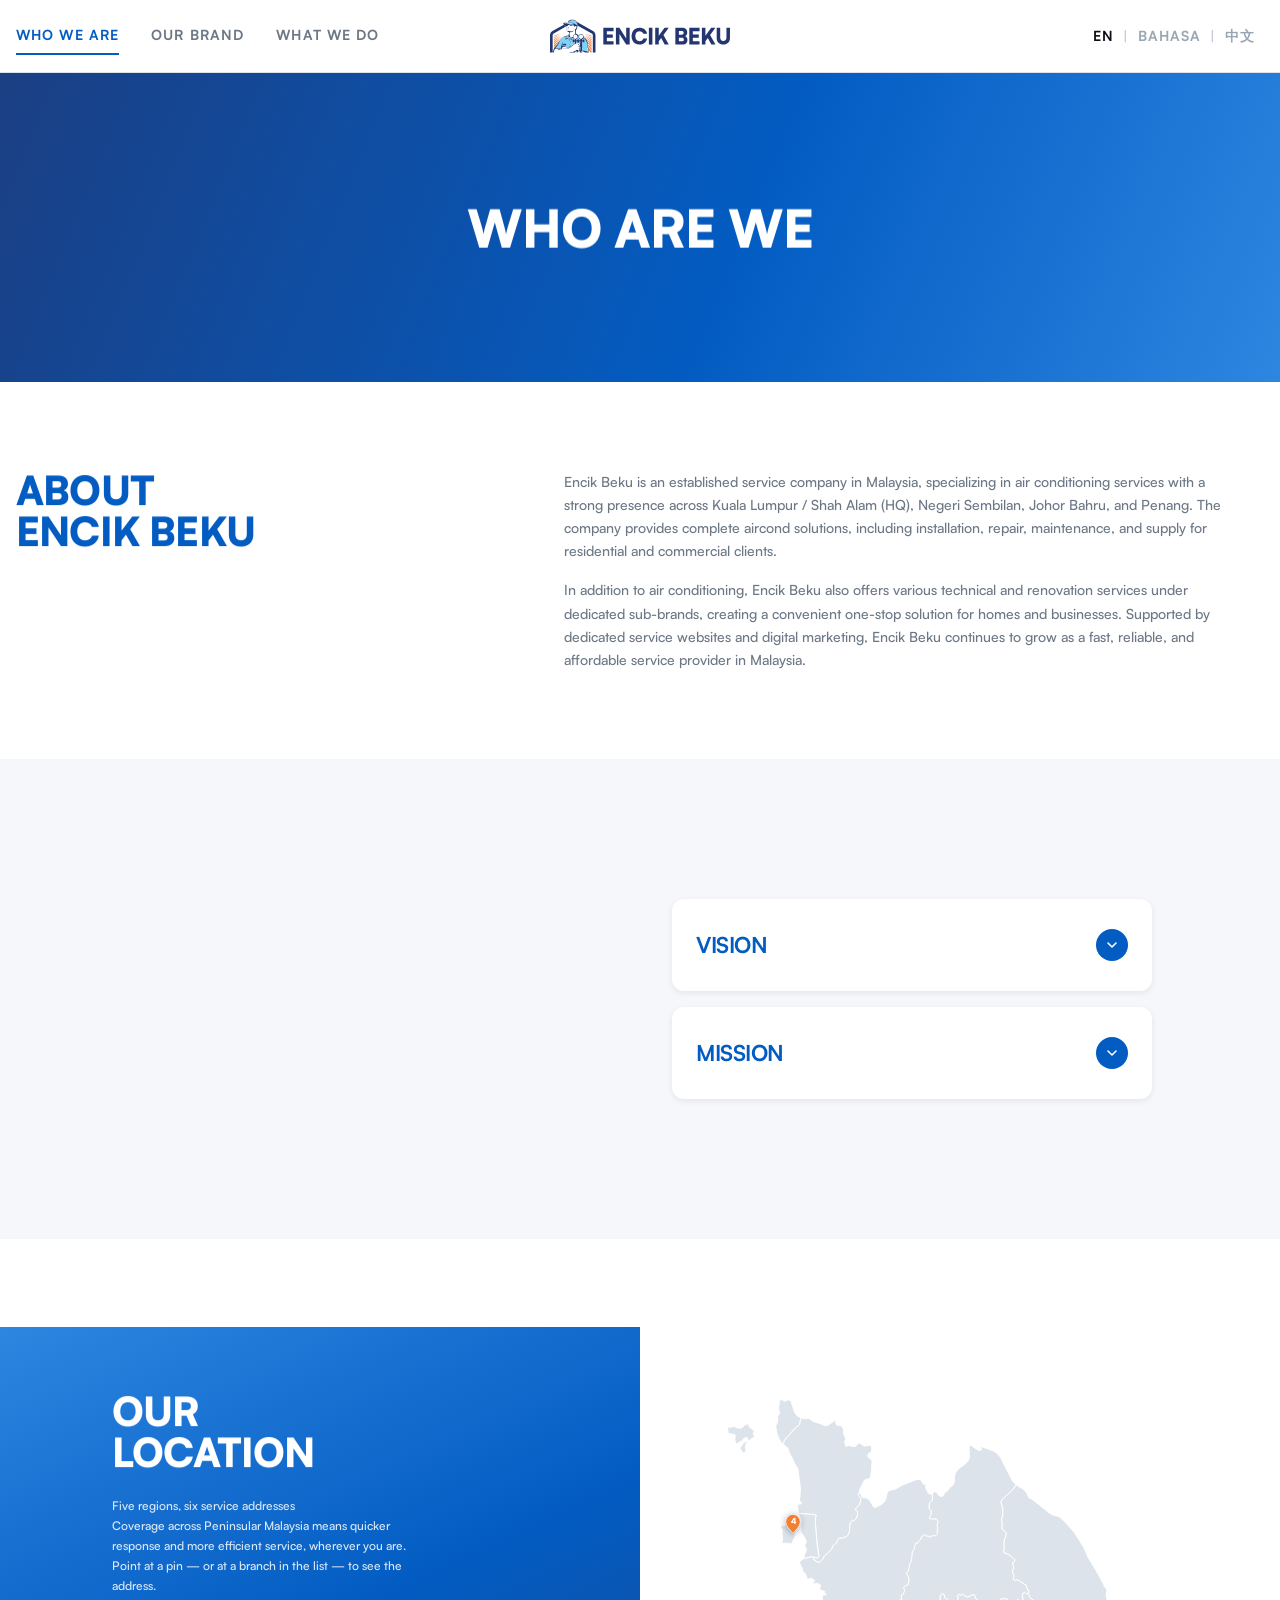
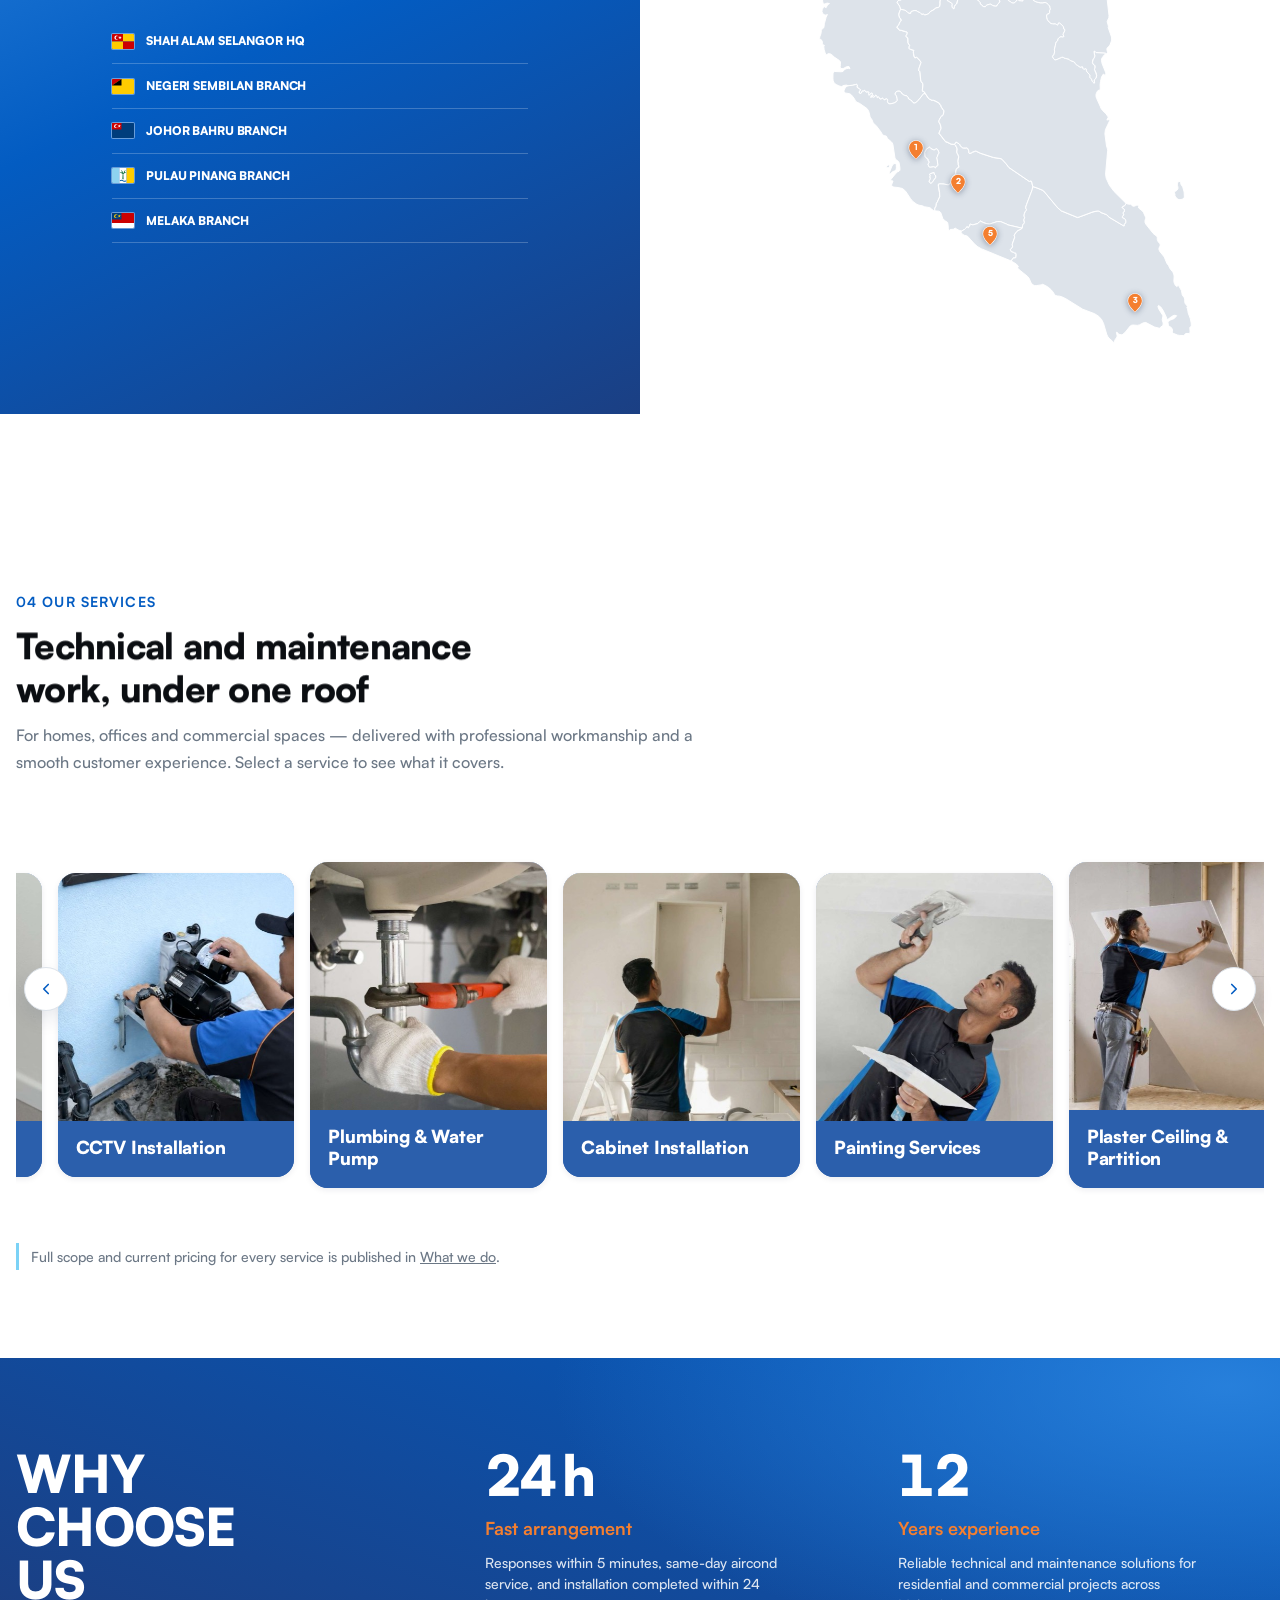
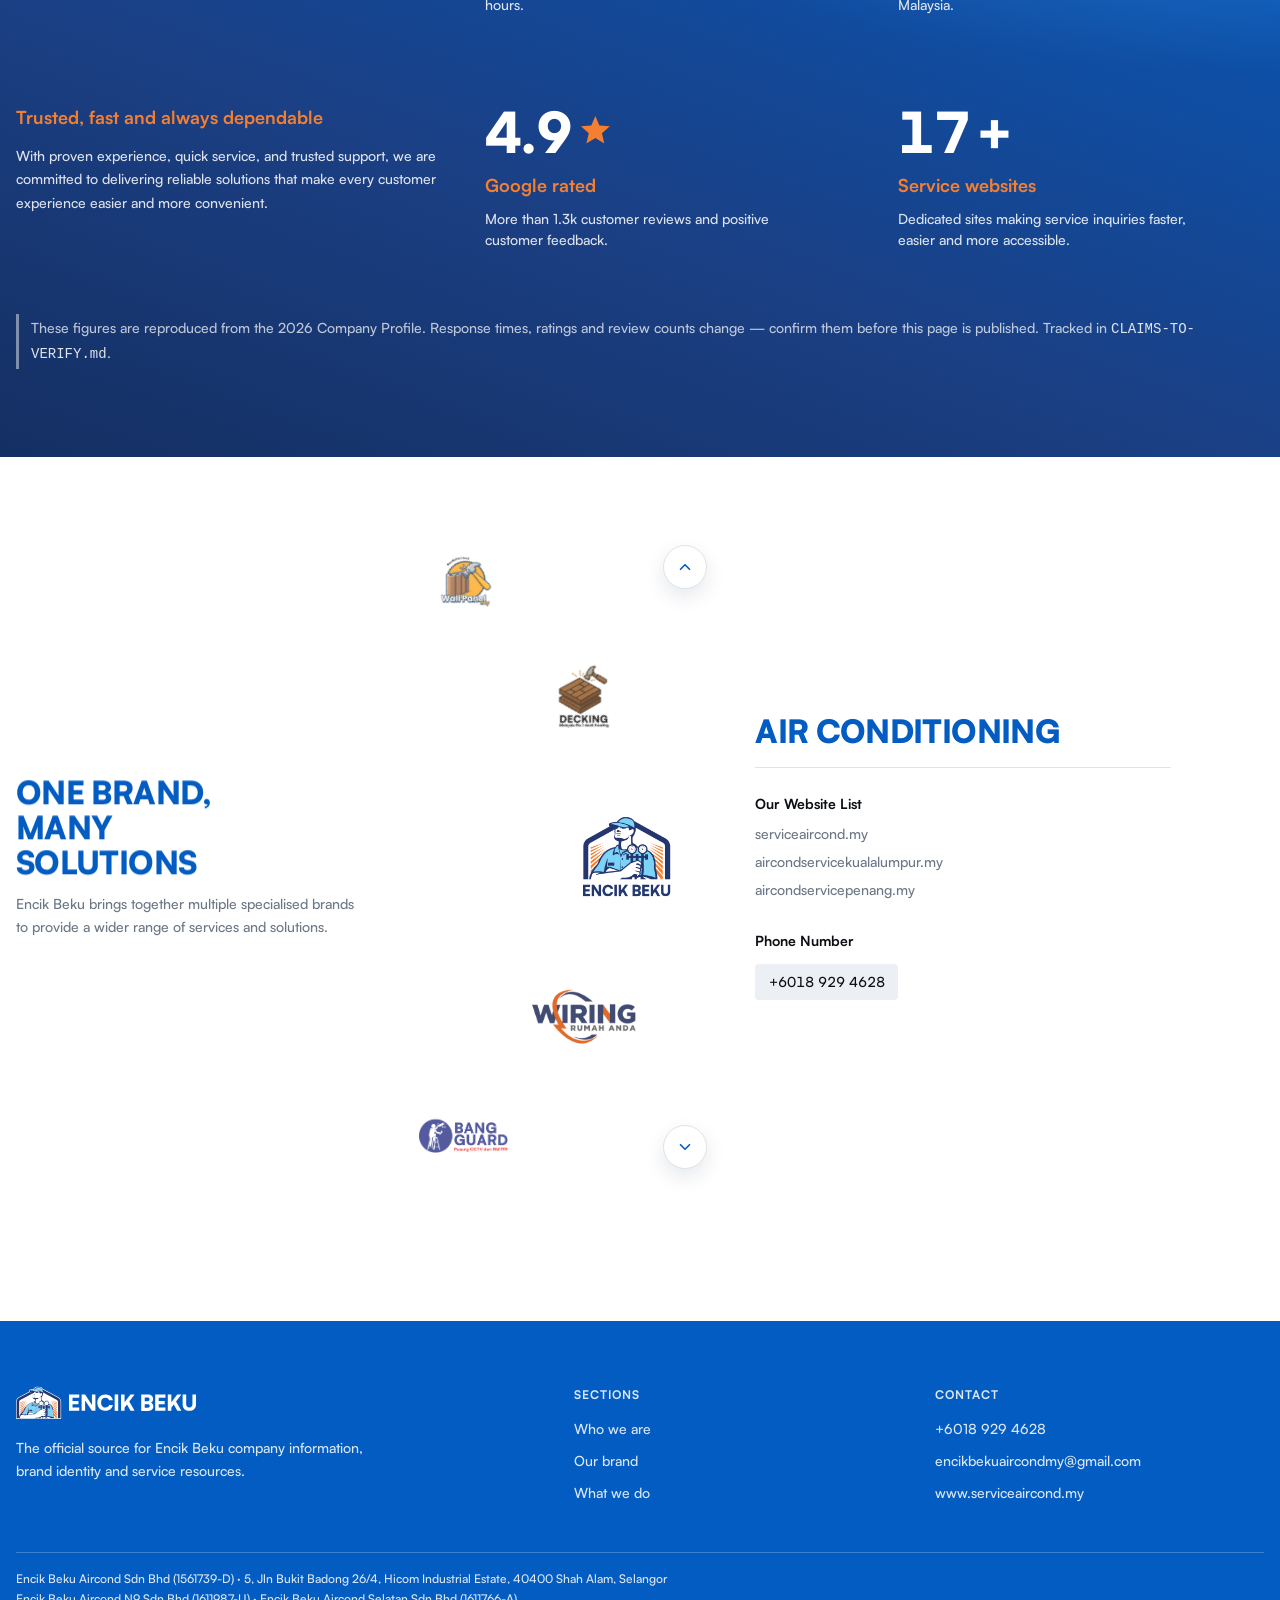
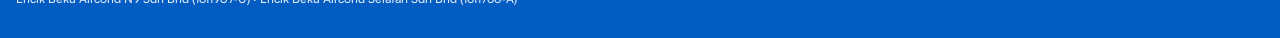
==== commit e41cdb11: "Pull the hero bed back, centre the crew, and let the plates settle in Three corrections to the paral" ====
--- a/website/about.html
+++ b/website/about.html
@@ -5,9 +5,9 @@
 <meta name="viewport" content="width=device-width, initial-scale=1">
 <title>Who We Are</title>
 <meta name="description" content="Encik Beku — an established Malaysian air conditioning and technical services company. Company overview, vision and mission, locations, services, service websites and contact details.">
-<link rel="stylesheet" href="../fonts/fonts.css?v=mtv0xip3">
-<link rel="stylesheet" href="../tokens/tokens.css?v=mtv0xip3">
-<link rel="stylesheet" href="site.css?v=mtv0xip3">
+<link rel="stylesheet" href="../fonts/fonts.css?v=mtv1jino">
+<link rel="stylesheet" href="../tokens/tokens.css?v=mtv1jino">
+<link rel="stylesheet" href="site.css?v=mtv1jino">
 <link rel="icon" href="../svg/mark/encik-beku-mark-navy.svg">
 <style>
   /* ─────────────────────────────────────────────────────────────
@@ -1337,7 +1337,7 @@
   select(0);
 })();
 </script>
-<script src="anim.js?v=mtv0xip3"></script>
+<script src="anim.js?v=mtv1jino"></script>
 <script src="i18n.js?v=mt9lnepq"></script>
 <script src="locations.js?v=mt9t4jmd"></script>
 </body>
--- a/website/site.css
+++ b/website/site.css
@@ -607,11 +607,16 @@
  * straight over the photograph at 1.5-2.0:1 against a 4.5:1 requirement,
  * recorded here as a signed-off trade.
  *
- * Measured off the composited page — not off the flat token, which would
- * flatter it — white now runs 4.57-5.57:1 across 390 to 2560 wide. Every
- * element clears AA, the headline being large text besides. That is the
- * constraint the gradient stops below is tuned to: weaken the .64/.94 band
- * and the headline drops under 4.5:1 again. Re-measure if you touch it.
+ * The bed is deliberately confined to the bottom third: ramping from 40%
+ * swallowed half the frame and drained the colour out of the crew, and the
+ * plate is the point. It starts late and climbs hard instead.
+ *
+ * That leaves the contrast floor tight, so it is measured off the composited
+ * page rather than off the flat token, which would flatter it. Body copy and
+ * the CTA run 4.68-5.67:1 across 390 to 2560 wide; the headline runs
+ * 3.69-4.87:1 and is large text (64px/900), where the bar is 3.0:1. Weaken
+ * the .40/.90 stops or raise .hero .copy off the bottom and the headline
+ * goes under 3.0. Re-measure if you touch either.
  *
  * The sky is inset past the frame by a fixed 14px — more than the 9px it
  * can travel — so an edge is never exposed, at any window width. The
@@ -678,10 +683,17 @@
    shins the supplied frame cuts off sit under the opaque part of the bed.
    The two plates no longer need to register: the fade hides the horizon. */
 .hero { --crew-w: min(112vw, 110rem); --crew-drop: 6vh; }
-.layer-crew { position: absolute; left: 0; right: 0; bottom: calc(var(--crew-drop) * -1); }
+/* Centred by arithmetic, not by `margin: auto` — auto margins resolve to 0
+   the moment the plate is wider than the frame, which is exactly the case on
+   a phone, and it sat hard against the left edge. Not by `transform` either:
+   the entrance animation owns that on this element. */
+.layer-crew {
+  position: absolute;
+  left: calc((100% - var(--crew-w)) / 2); width: var(--crew-w);
+  bottom: calc(var(--crew-drop) * -1);
+}
 .layer-crew img {
-  display: block; width: var(--crew-w); height: auto;
-  margin-inline: auto;              /* centred without spending `transform` */
+  display: block; width: 100%; height: auto;
   transform: translate3d(calc(var(--px) * 22px), calc(var(--py) * 12px), 0);
 }
 /* Two full-screen composited planes are only worth GPU promotion while
@@ -690,18 +702,18 @@
 
 .hero-fade {
   position: absolute; inset: 0; pointer-events: none;
-  /* Held clear of the faces: the ramp starts below the waist so the crew
-     stay crisp and the blue reads as a field behind them, not a veil over
-     them. By the headline it is solid enough to carry white type. */
+  /* Confined to the bottom quarter. Ramping from 40% swallowed half the
+     frame and drained the crew; the plate is the point, so the bed starts
+     late and climbs hard instead of leaning across the whole image. */
   background: linear-gradient(180deg,
-    rgba(3, 92, 194, 0) 0%,    rgba(3, 92, 194, 0) 40%,
-    rgba(3, 92, 194, .64) 57%, rgba(3, 92, 194, .94) 67%,
-    rgba(3, 92, 194, .99) 79%, var(--eb-blue-600) 100%);
+    rgba(3, 92, 194, 0) 0%,    rgba(3, 92, 194, 0) 58%,
+    rgba(3, 92, 194, .40) 66%, rgba(3, 92, 194, .90) 73%,
+    rgba(3, 92, 194, .99) 81%, var(--eb-blue-600) 100%);
 }
 
 .hero .copy {
   position: relative; z-index: 1;
-  padding-bottom: var(--eb-space-9);
+  padding-bottom: var(--eb-space-7);
   color: var(--eb-fg-on-brand);
   text-align: center;
 }
@@ -1035,14 +1047,27 @@
    is legible before the pointer is ever moved. Pure CSS, so a failed script
    cannot strand the page mid-entrance.
    These five delays are tuned to the loader. Retime it and they move too. */
-.has-anim .hero .layer,
 .has-anim .hero .copy > .wrap > * {
-  opacity: 0;
+  opacity: 0; transform: translateY(1.5rem);
   animation: eb-hero-in 0.9s var(--eb-ease-quart) forwards;
 }
-.has-anim .hero .copy > .wrap > * { transform: translateY(1.5rem); }
-.has-anim .hero .layer-sky  { animation-delay: 1.55s; }
-.has-anim .hero .layer-crew { animation-delay: 1.70s; }
+
+/* The two plates do not just appear — they settle, and at different rates,
+   so the depth is legible before the pointer is ever moved. The crew comes
+   from further out and a beat later, which reads as it stepping forward out
+   of the sky. Transform is free here: the crew is centred by arithmetic on
+   `left`, and the drift lives on the <img> inside. */
+.has-anim .hero .layer { opacity: 0; animation-fill-mode: forwards; }
+.has-anim .hero .layer-sky {
+  animation: eb-sky-in 1.6s var(--eb-ease-quart) 1.45s forwards;
+}
+.has-anim .hero .layer-crew {
+  animation: eb-crew-in 1.5s var(--eb-ease-quart) 1.62s forwards;
+}
+@keyframes eb-sky-in  { from { opacity: 0; transform: scale(1.05); }
+                        to   { opacity: 1; transform: none; } }
+@keyframes eb-crew-in { from { opacity: 0; transform: scale(1.10) translateY(2.5%); }
+                        to   { opacity: 1; transform: none; } }
 .has-anim .hero .copy > .wrap > *:nth-child(1) { animation-delay: 1.85s; }
 .has-anim .hero .copy > .wrap > *:nth-child(2) { animation-delay: 1.98s; }
 .has-anim .hero .copy > .wrap > *:nth-child(3) { animation-delay: 2.11s; }
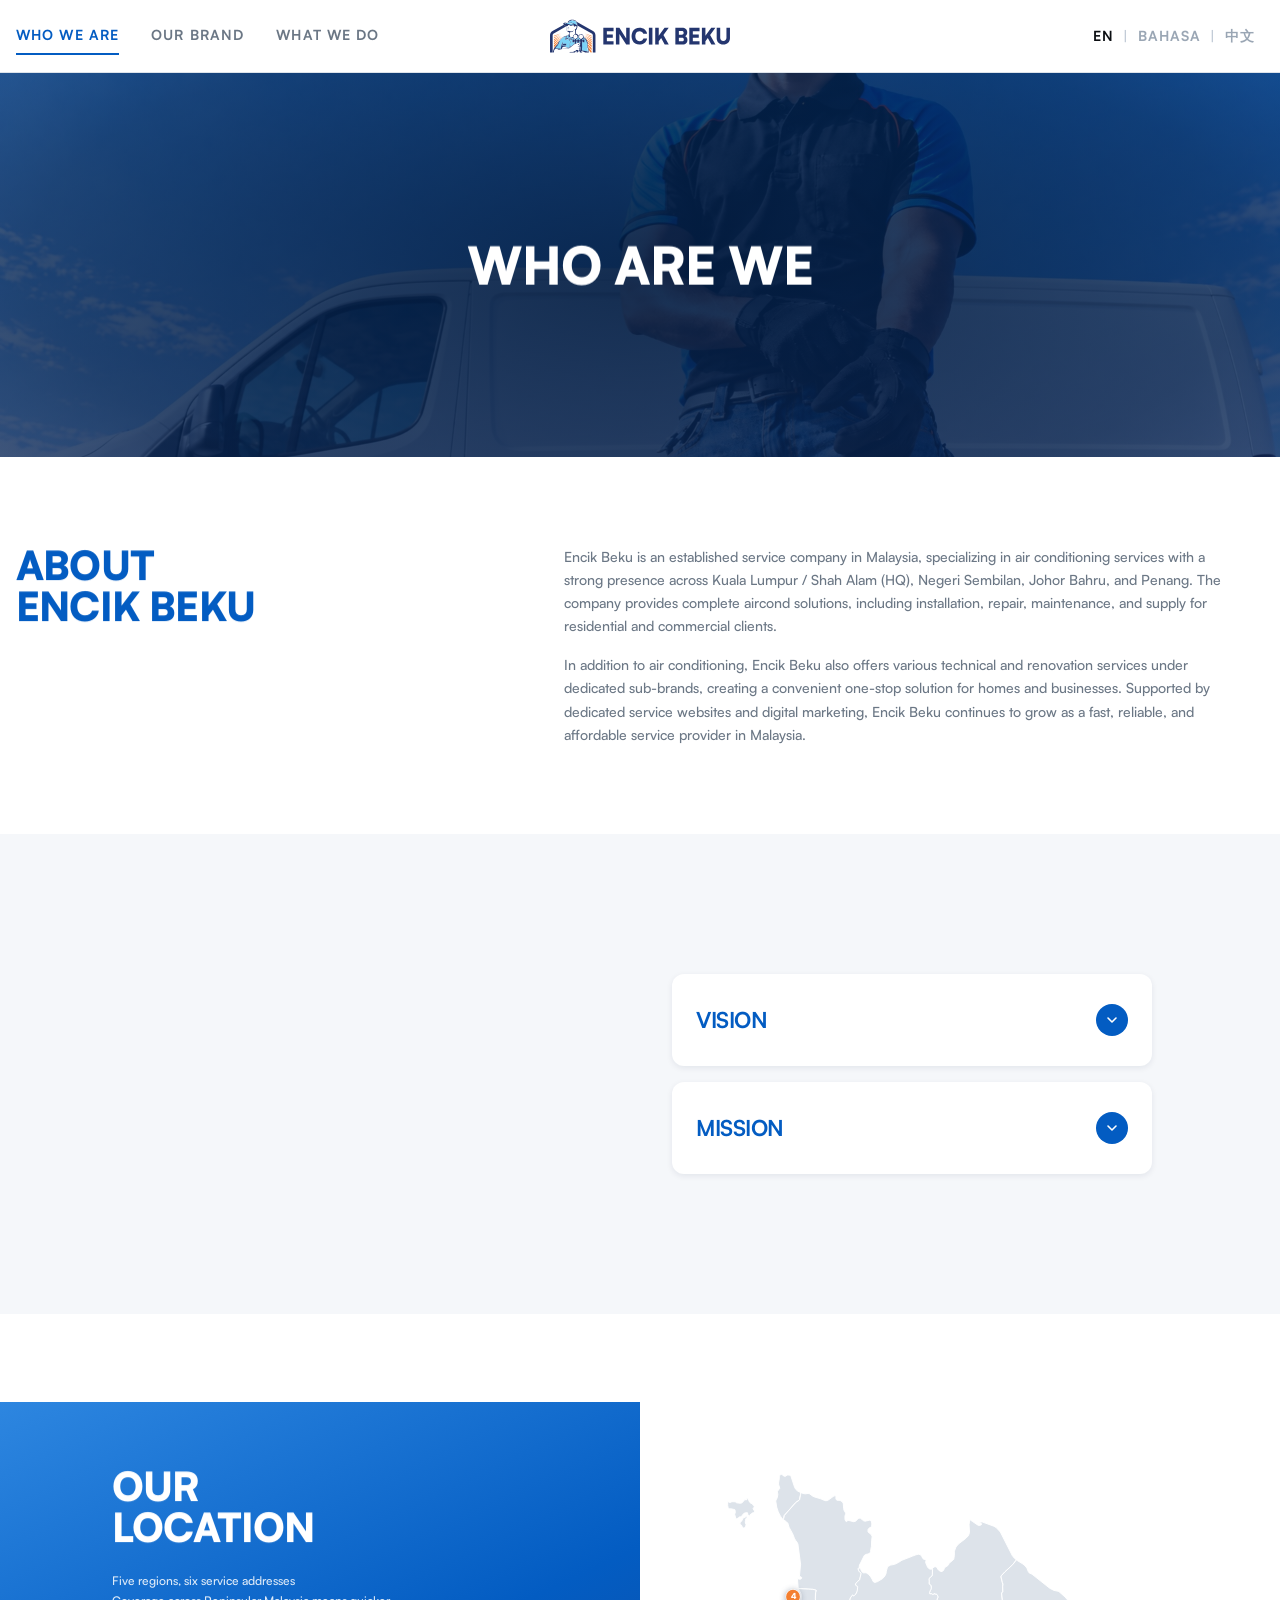
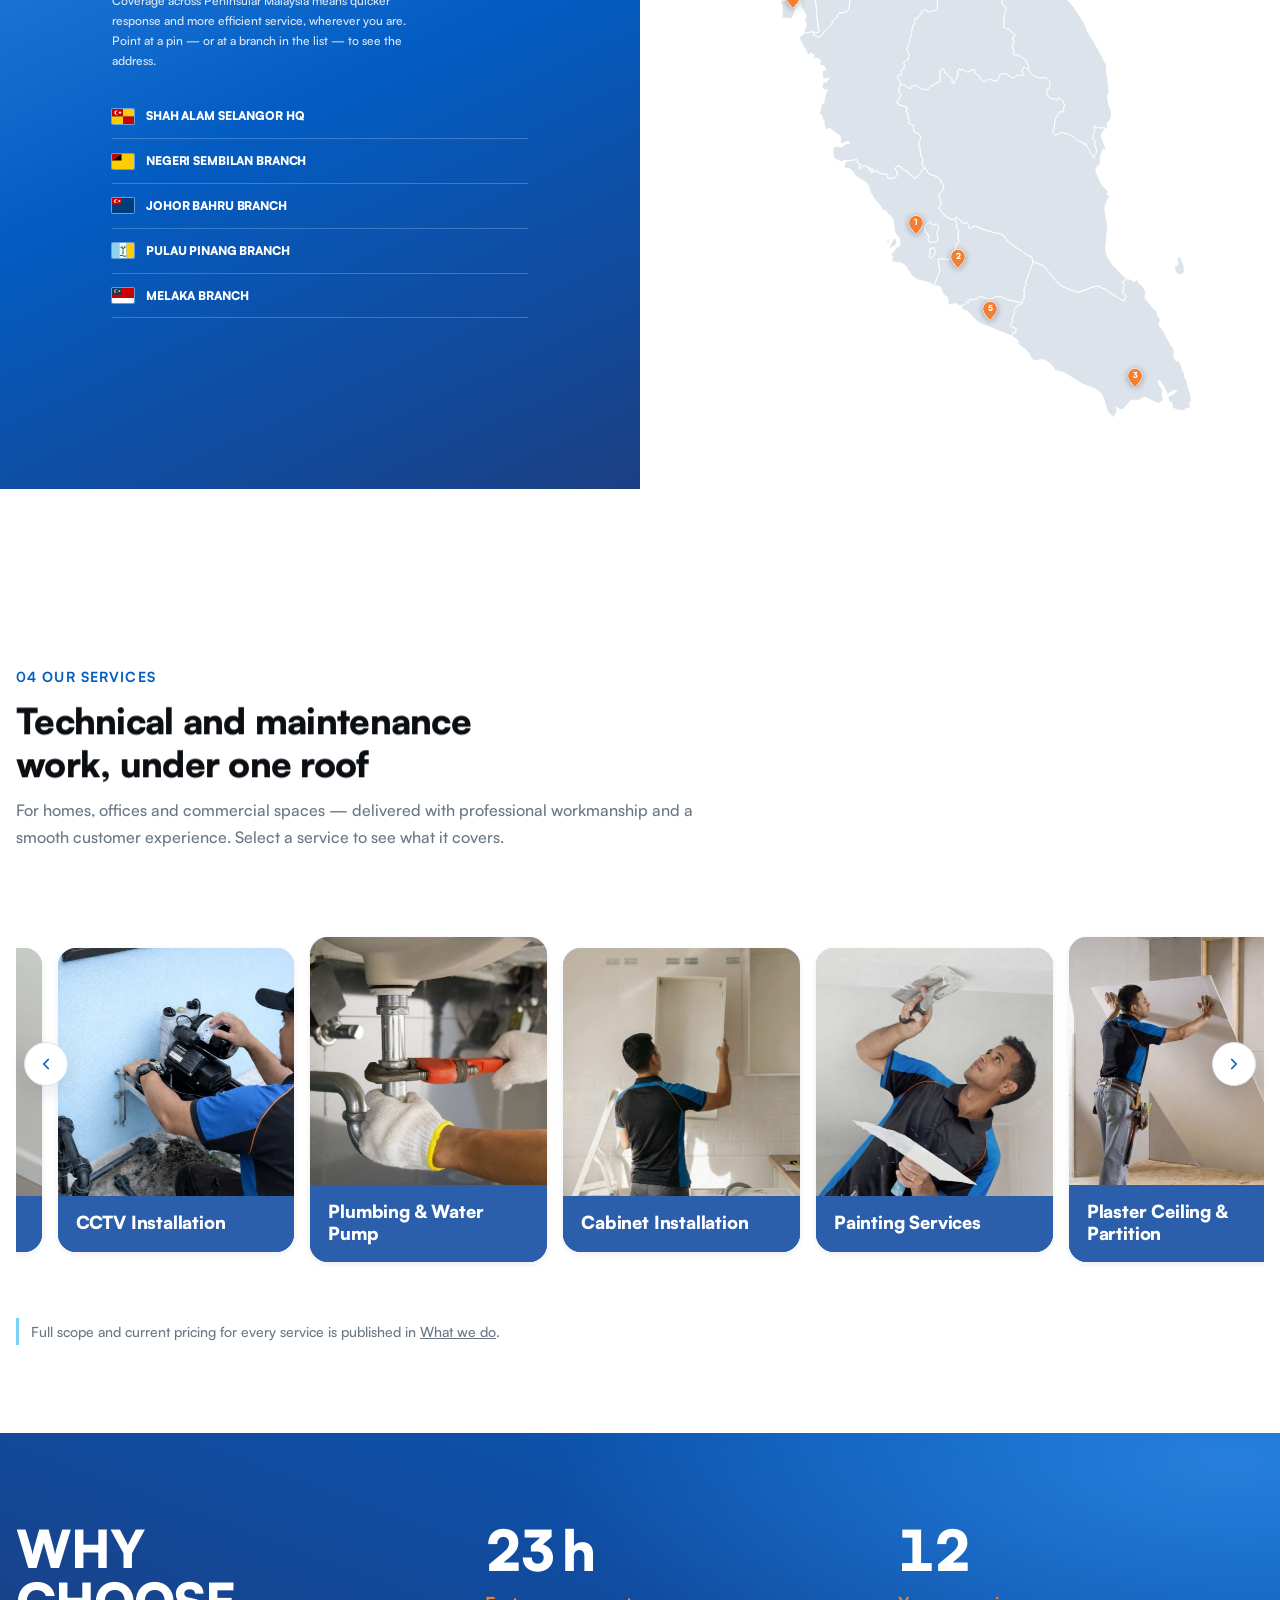
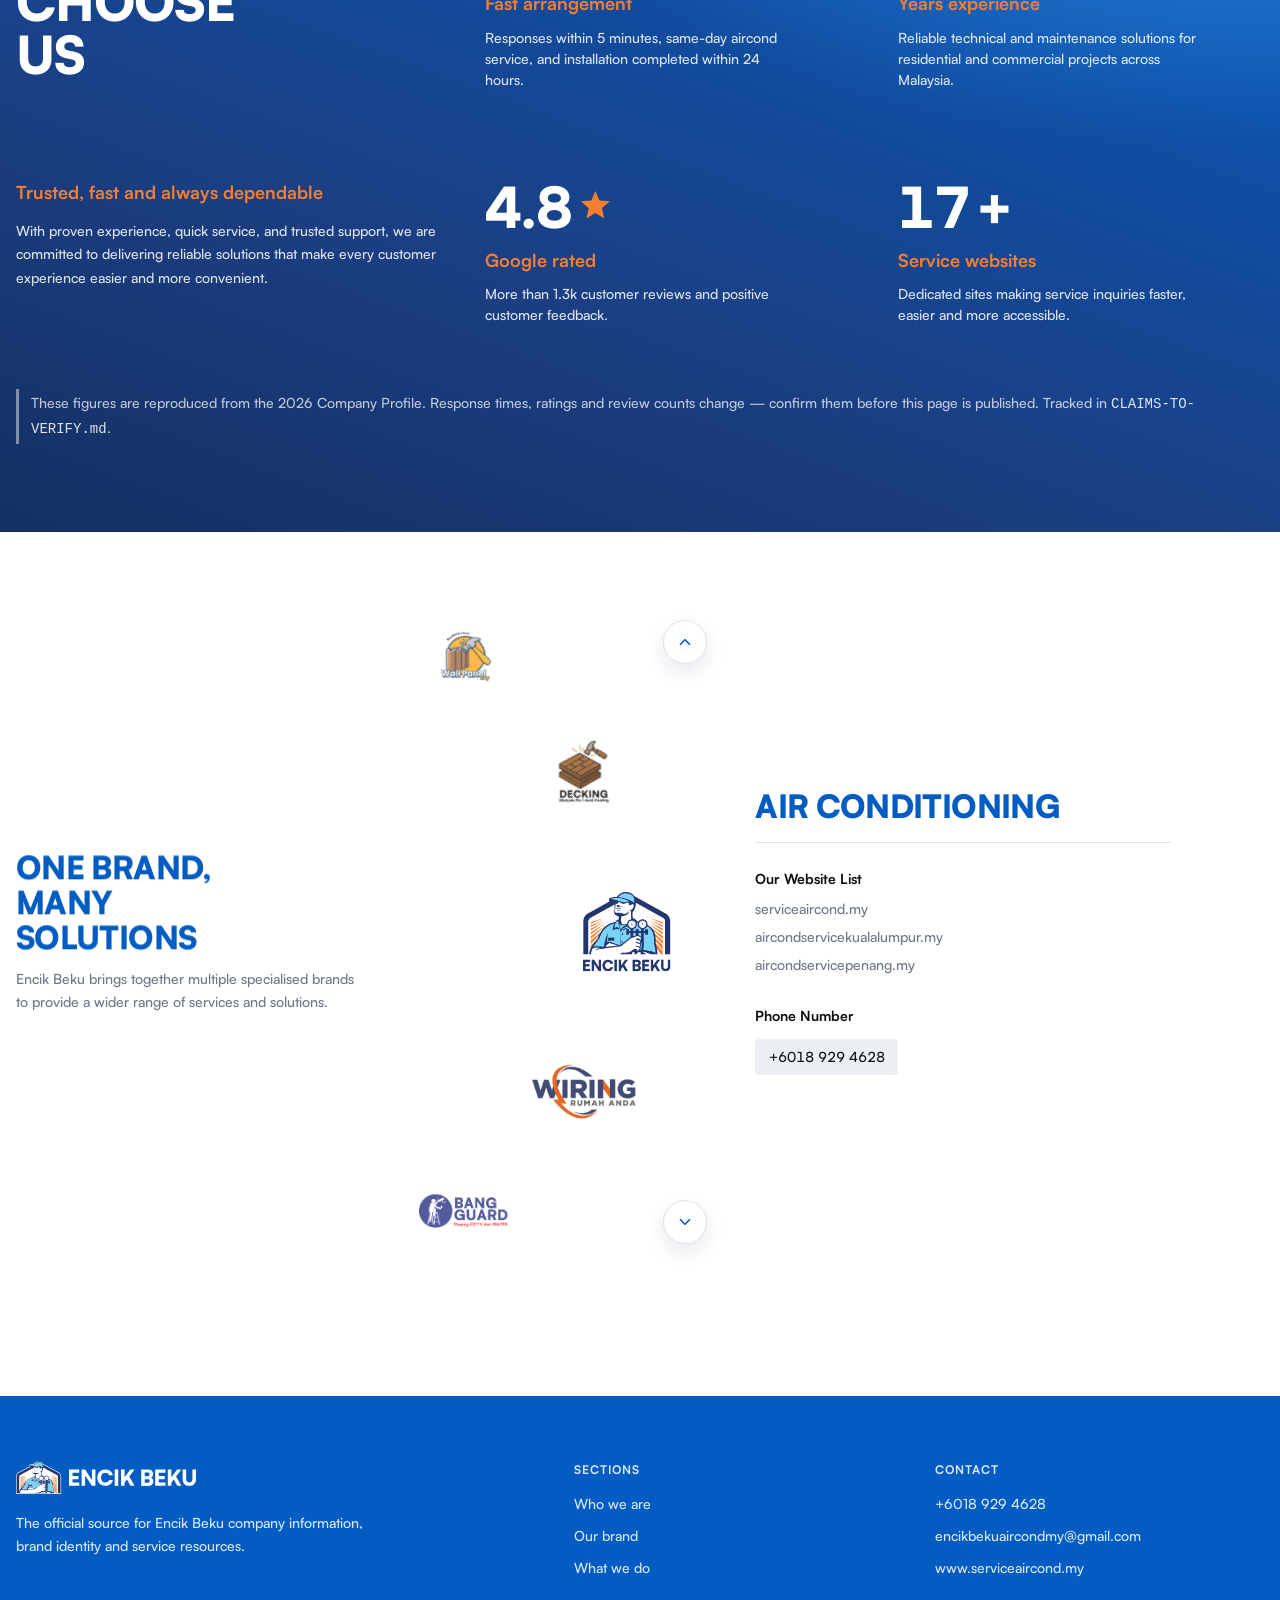
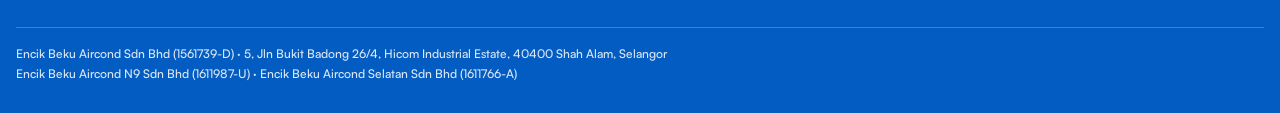
==== commit 9398a162: "Put the technician photograph behind the Who we are title The header band was the one band on the si" ====
--- a/website/about.html
+++ b/website/about.html
@@ -5,9 +5,9 @@
 <meta name="viewport" content="width=device-width, initial-scale=1">
 <title>Who We Are</title>
 <meta name="description" content="Encik Beku — an established Malaysian air conditioning and technical services company. Company overview, vision and mission, locations, services, service websites and contact details.">
-<link rel="stylesheet" href="../fonts/fonts.css?v=mtv1jino">
-<link rel="stylesheet" href="../tokens/tokens.css?v=mtv1jino">
-<link rel="stylesheet" href="site.css?v=mtv1jino">
+<link rel="stylesheet" href="../fonts/fonts.css?v=mtwfv9kh">
+<link rel="stylesheet" href="../tokens/tokens.css?v=mtwfv9kh">
+<link rel="stylesheet" href="site.css?v=mtwfv9kh">
 <link rel="icon" href="../svg/mark/encik-beku-mark-navy.svg">
 <style>
   /* ─────────────────────────────────────────────────────────────
@@ -16,13 +16,33 @@
      structure; shared components stay in site.css.
      ───────────────────────────────────────────────────────────── */
 
-  /* ── Hero band ── */
+  /* ── Hero band ──
+     The van in the photograph is white and falls directly behind the centred
+     headline, where white type measures about 1.1:1. A flat tint strong
+     enough to fix that would erase the picture, so the work is split: a brand
+     wash over the whole frame, and a soft pool under the title only. The
+     edges keep their sky and van; the middle gets dark enough to read on.
+     Stops are tuned to a measured floor - see the note above the gradient. */
   .hero-band {
-    background: linear-gradient(112deg,
-      var(--eb-french-blue) 0%, var(--eb-tech-blue) 58%, var(--eb-blue-400) 100%);
+    position: relative;
+    display: grid; align-content: center;
+    min-height: clamp(17rem, 30vw, 28rem);
+    padding: var(--eb-space-8) 0;
+    text-align: center;
     color: var(--eb-fg-on-brand);
-    padding: var(--eb-space-10) 0;
-    text-align: center;
+    background-color: var(--eb-bg-brand);   /* on brand before the photo loads */
+    background-image:
+      radial-gradient(ellipse 96% 130% at 50% 50%,
+        rgba(2, 26, 60, .86) 0%,  rgba(2, 26, 60, .62) 50%,
+        rgba(2, 26, 60, .34) 80%, rgba(2, 26, 60, .18) 100%),
+      linear-gradient(180deg, rgba(3, 92, 194, .42) 0%, rgba(27, 63, 131, .58) 100%),
+      url('img/about-hero.jpg');
+    /* Top-anchored. The supplied frame already ends at the technician's neck,
+       so any downward offset puts the band's own edge through his shoulders
+       and leaves a torso with nothing on top of it. */
+    background-position: center, center, 50% 0%;
+    background-size: cover;
+    background-repeat: no-repeat;
   }
   .hero-band h1 {
     text-transform: uppercase;
@@ -1337,7 +1357,7 @@
   select(0);
 })();
 </script>
-<script src="anim.js?v=mtv1jino"></script>
+<script src="anim.js?v=mtwfv9kh"></script>
 <script src="i18n.js?v=mt9lnepq"></script>
 <script src="locations.js?v=mt9t4jmd"></script>
 </body>
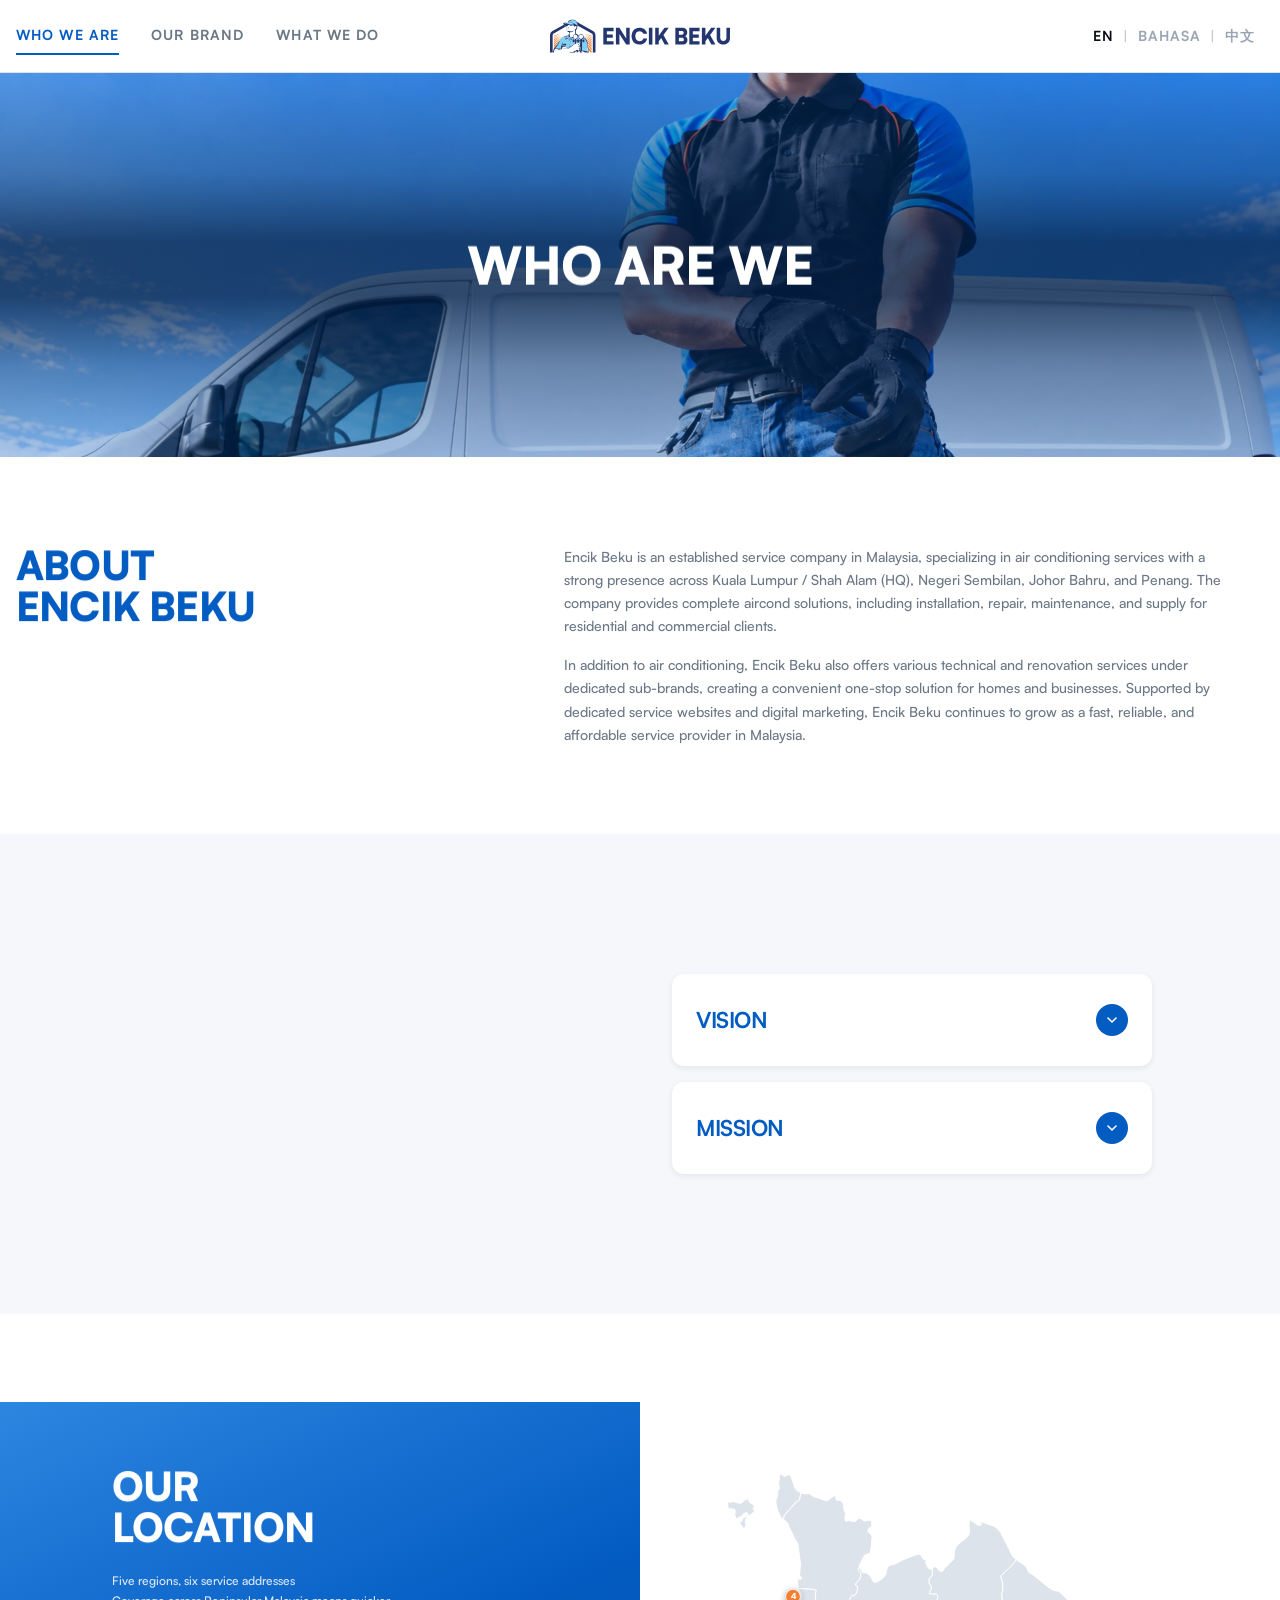
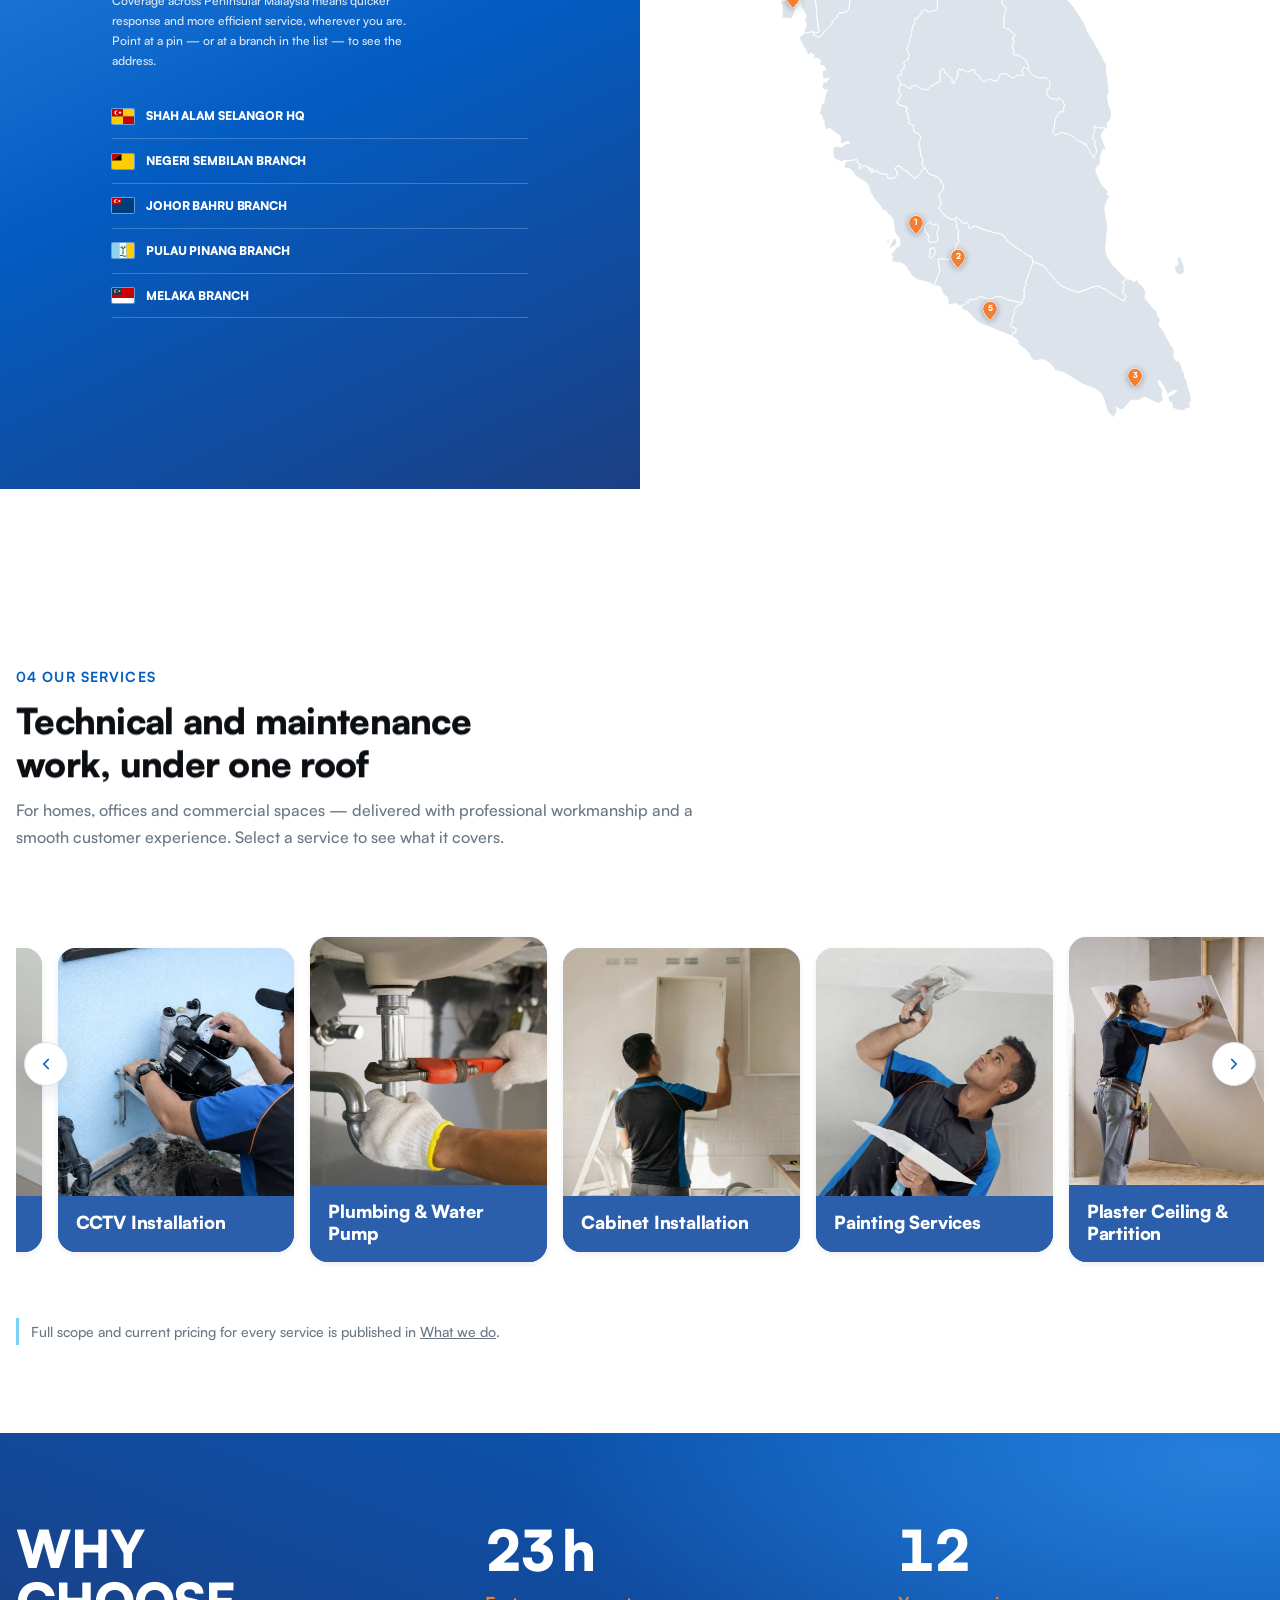
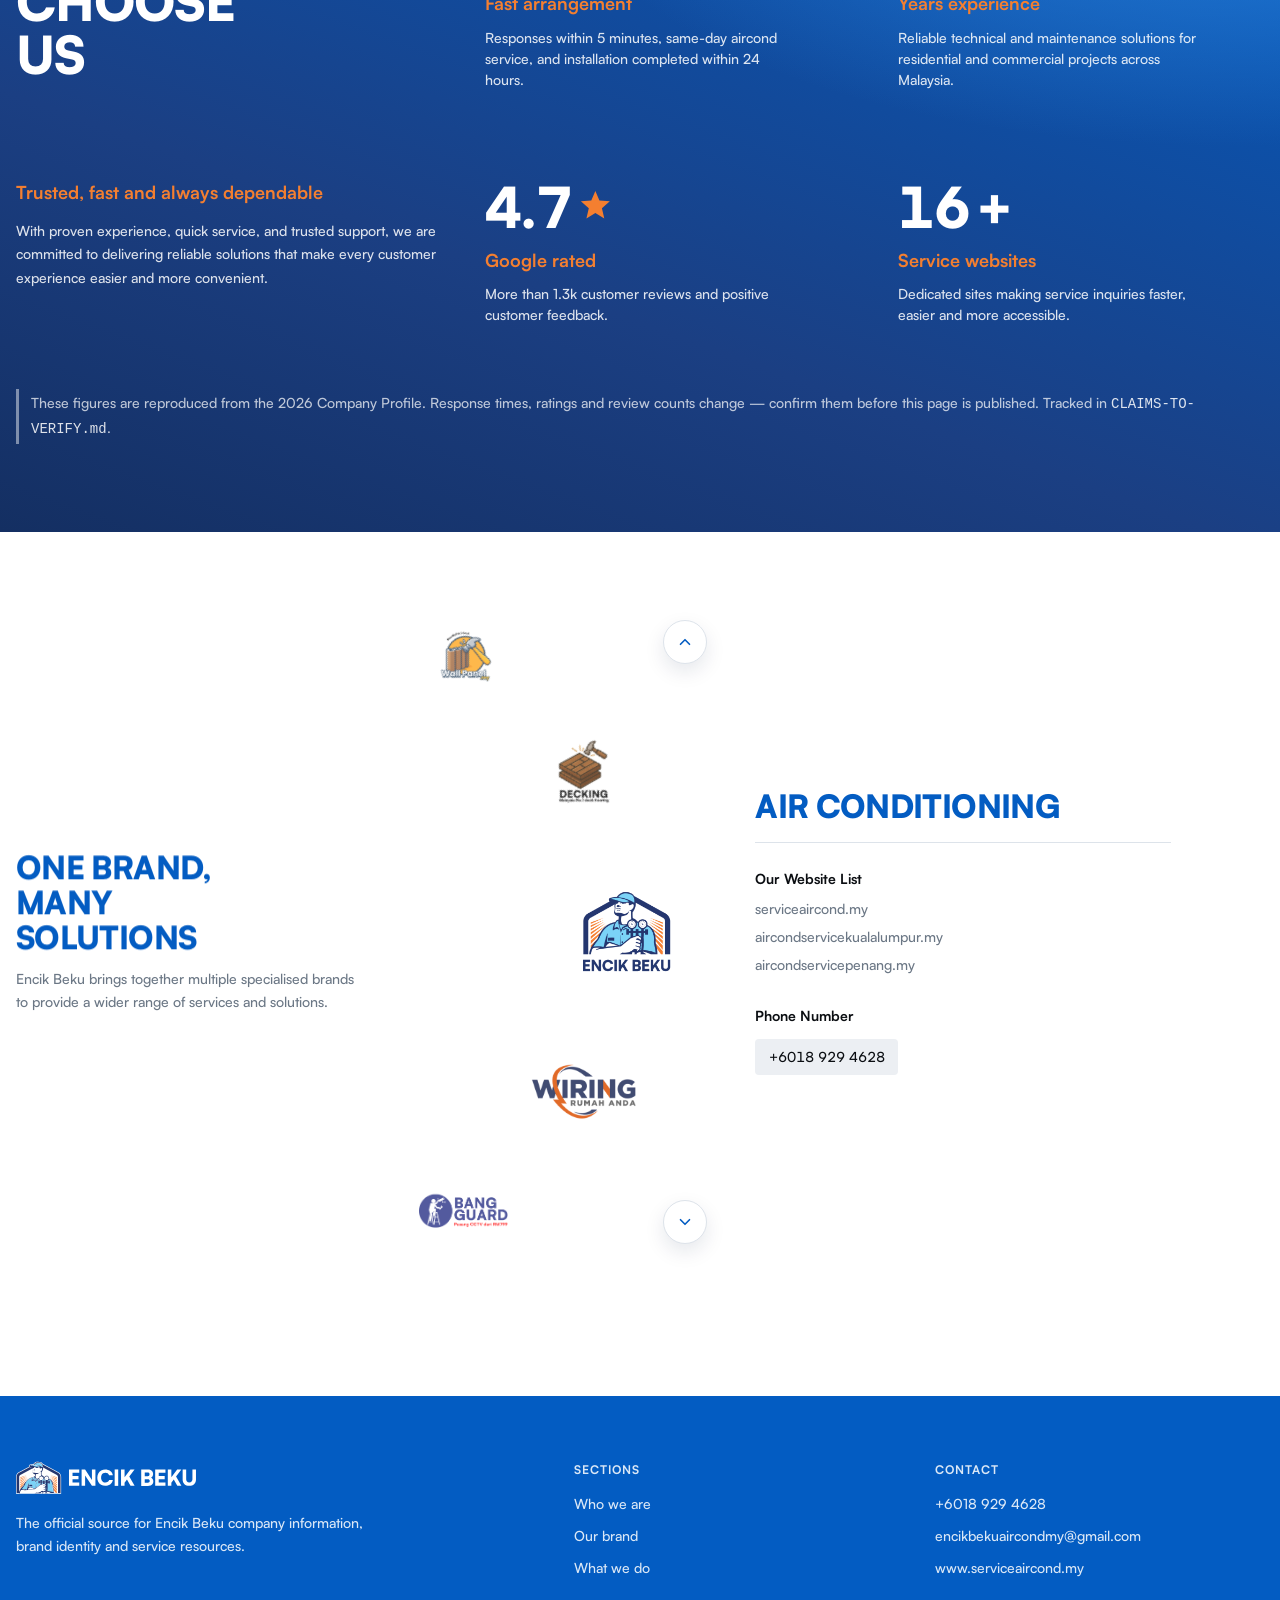
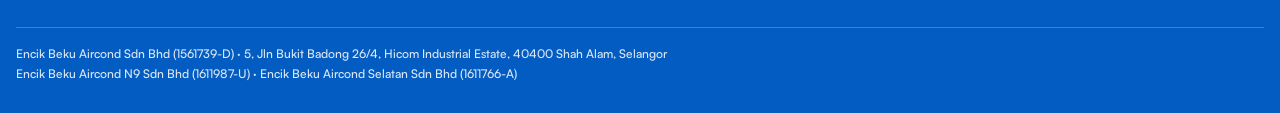
==== commit 45b44dd1: "Light the Who we are banner back up so the technician reads The band shipped in #12 was legible but " ====
--- a/website/about.html
+++ b/website/about.html
@@ -5,9 +5,9 @@
 <meta name="viewport" content="width=device-width, initial-scale=1">
 <title>Who We Are</title>
 <meta name="description" content="Encik Beku — an established Malaysian air conditioning and technical services company. Company overview, vision and mission, locations, services, service websites and contact details.">
-<link rel="stylesheet" href="../fonts/fonts.css?v=mtwfv9kh">
-<link rel="stylesheet" href="../tokens/tokens.css?v=mtwfv9kh">
-<link rel="stylesheet" href="site.css?v=mtwfv9kh">
+<link rel="stylesheet" href="../fonts/fonts.css?v=mtwgd0a5">
+<link rel="stylesheet" href="../tokens/tokens.css?v=mtwgd0a5">
+<link rel="stylesheet" href="site.css?v=mtwgd0a5">
 <link rel="icon" href="../svg/mark/encik-beku-mark-navy.svg">
 <style>
   /* ─────────────────────────────────────────────────────────────
@@ -18,11 +18,14 @@
 
   /* ── Hero band ──
      The van in the photograph is white and falls directly behind the centred
-     headline, where white type measures about 1.1:1. A flat tint strong
-     enough to fix that would erase the picture, so the work is split: a brand
-     wash over the whole frame, and a soft pool under the title only. The
-     edges keep their sky and van; the middle gets dark enough to read on.
-     Stops are tuned to a measured floor - see the note above the gradient. */
+     headline, where white type measures 1.1:1. A flat tint cannot fix that at
+     any strength - measured on this band, #035CC2 gives 1.47:1 at 30%, 2.32:1
+     at 60% and still only 2.87:1 at 72%, by which point the photograph is
+     gone. So the tint stays light at the 30% that keeps the technician clearly
+     visible, and the darkening is confined to the rows the words occupy. It
+     runs the full width on purpose: an ellipse sized to the headline left a
+     dark smudge hanging in the sky beside it, because a soft oval edge is
+     still an edge. A vertical falloff has none to notice. */
   .hero-band {
     position: relative;
     display: grid; align-content: center;
@@ -32,10 +35,11 @@
     color: var(--eb-fg-on-brand);
     background-color: var(--eb-bg-brand);   /* on brand before the photo loads */
     background-image:
-      radial-gradient(ellipse 96% 130% at 50% 50%,
-        rgba(2, 26, 60, .86) 0%,  rgba(2, 26, 60, .62) 50%,
-        rgba(2, 26, 60, .34) 80%, rgba(2, 26, 60, .18) 100%),
-      linear-gradient(180deg, rgba(3, 92, 194, .42) 0%, rgba(27, 63, 131, .58) 100%),
+      linear-gradient(180deg,
+        rgba(2, 26, 60, 0) 0%,    rgba(2, 26, 60, .30) 26%,
+        rgba(2, 26, 60, .70) 44%, rgba(2, 26, 60, .70) 58%,
+        rgba(2, 26, 60, .30) 76%, rgba(2, 26, 60, 0) 100%),
+      linear-gradient(rgba(3, 92, 194, .30), rgba(3, 92, 194, .30)),
       url('img/about-hero.jpg');
     /* Top-anchored. The supplied frame already ends at the technician's neck,
        so any downward offset puts the band's own edge through his shoulders
@@ -1357,7 +1361,7 @@
   select(0);
 })();
 </script>
-<script src="anim.js?v=mtwfv9kh"></script>
+<script src="anim.js?v=mtwgd0a5"></script>
 <script src="i18n.js?v=mt9lnepq"></script>
 <script src="locations.js?v=mt9t4jmd"></script>
 </body>
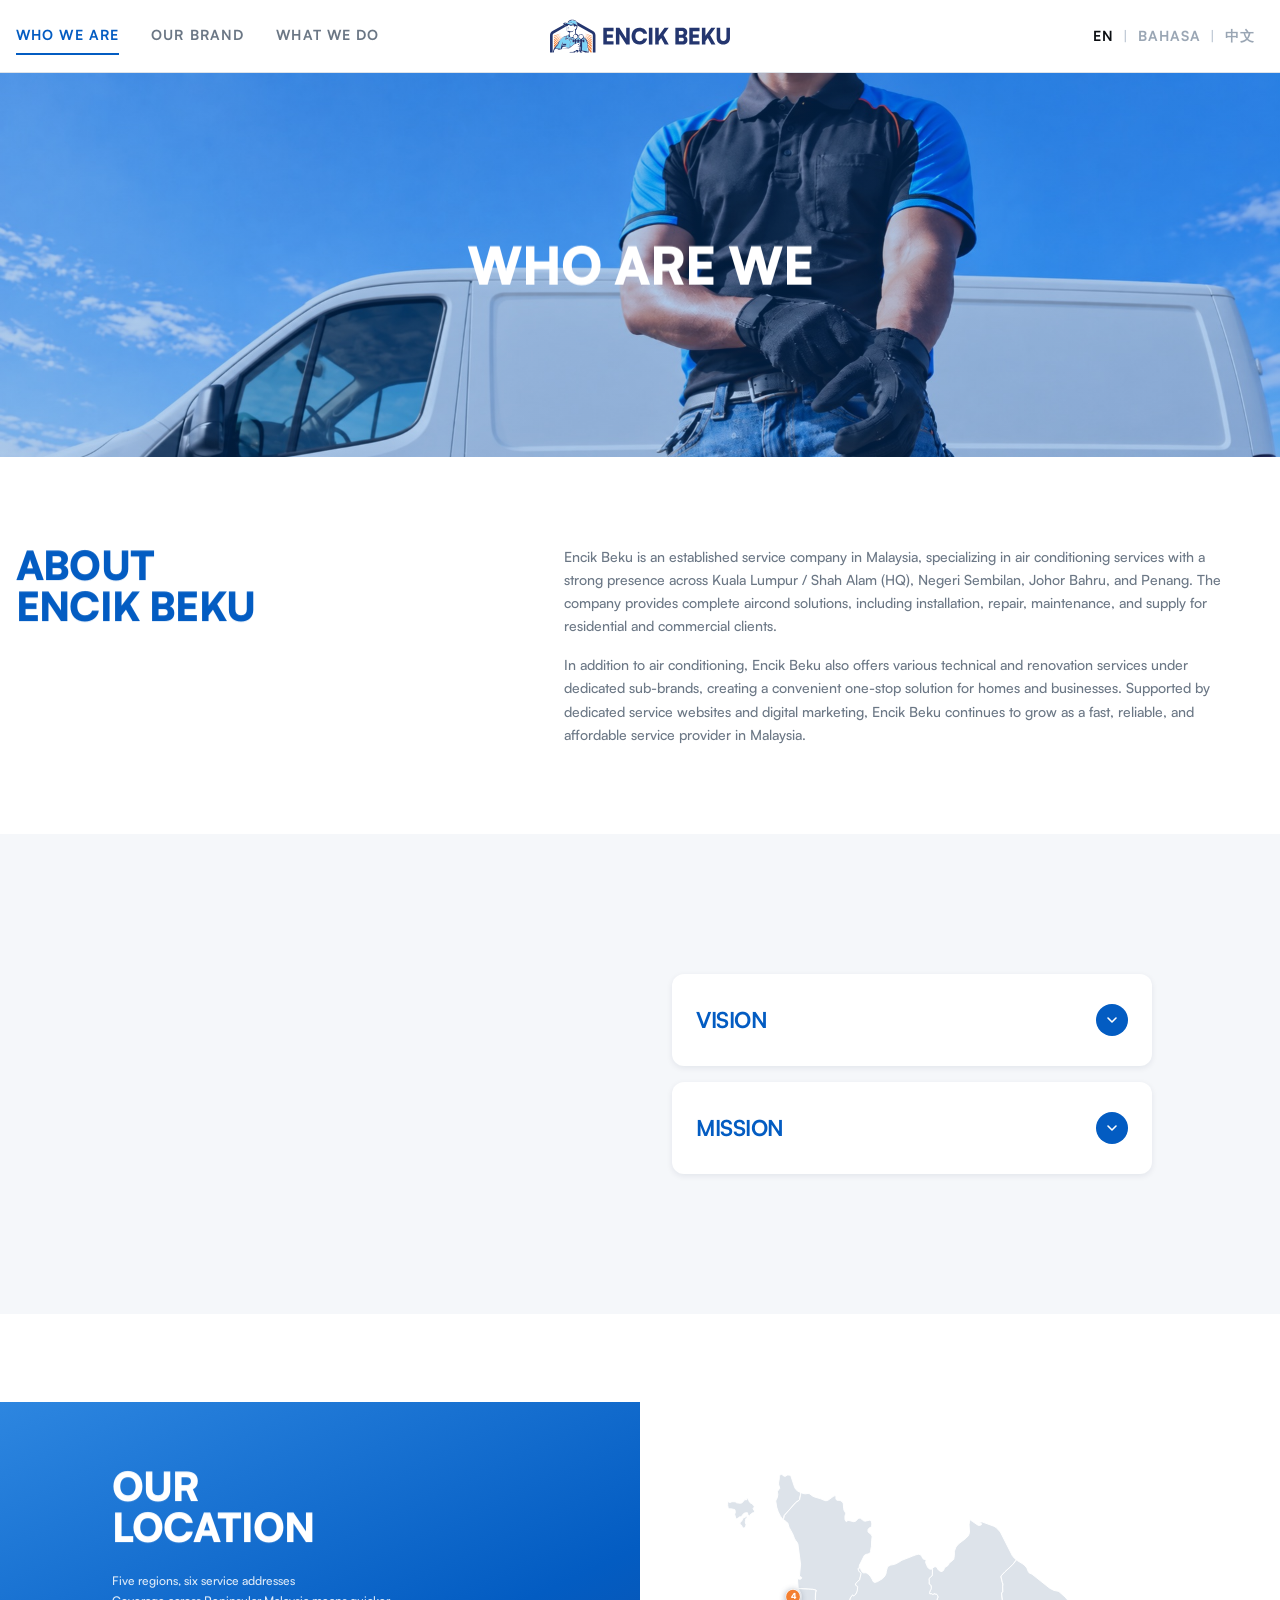
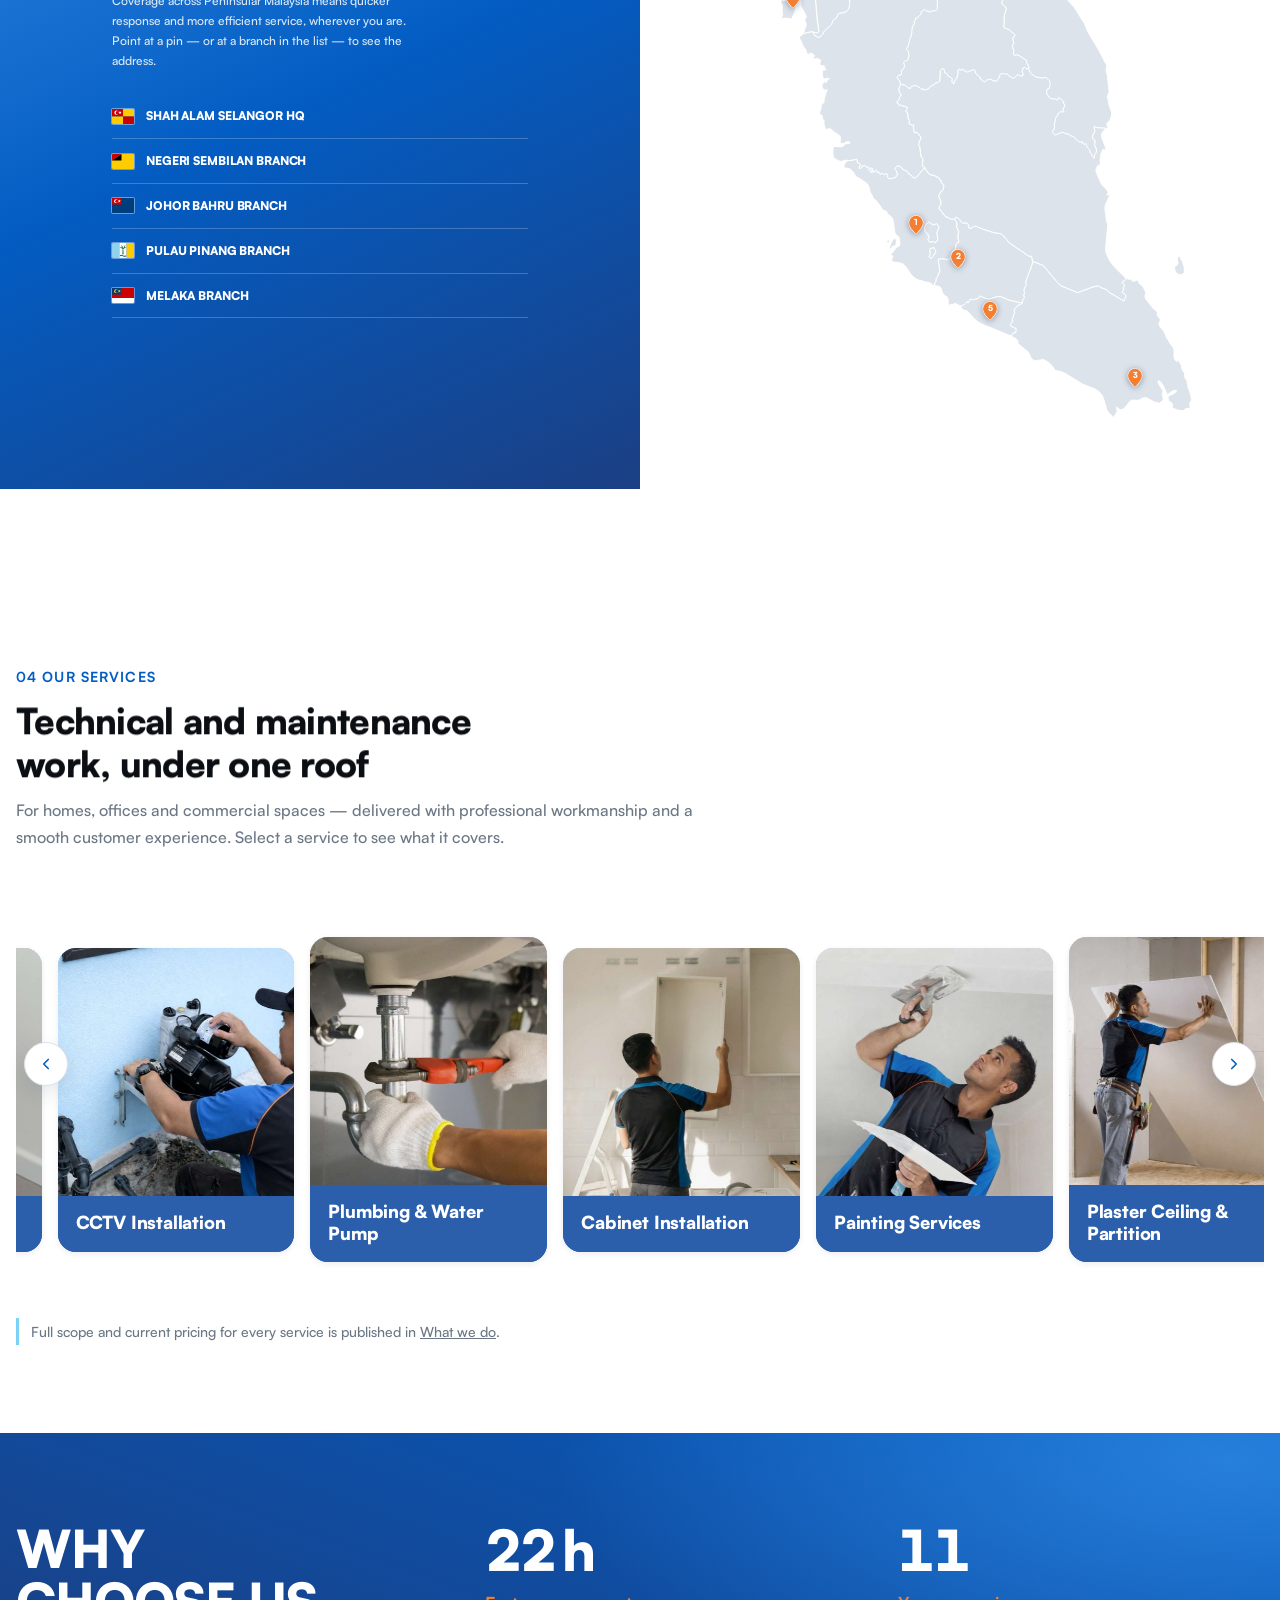
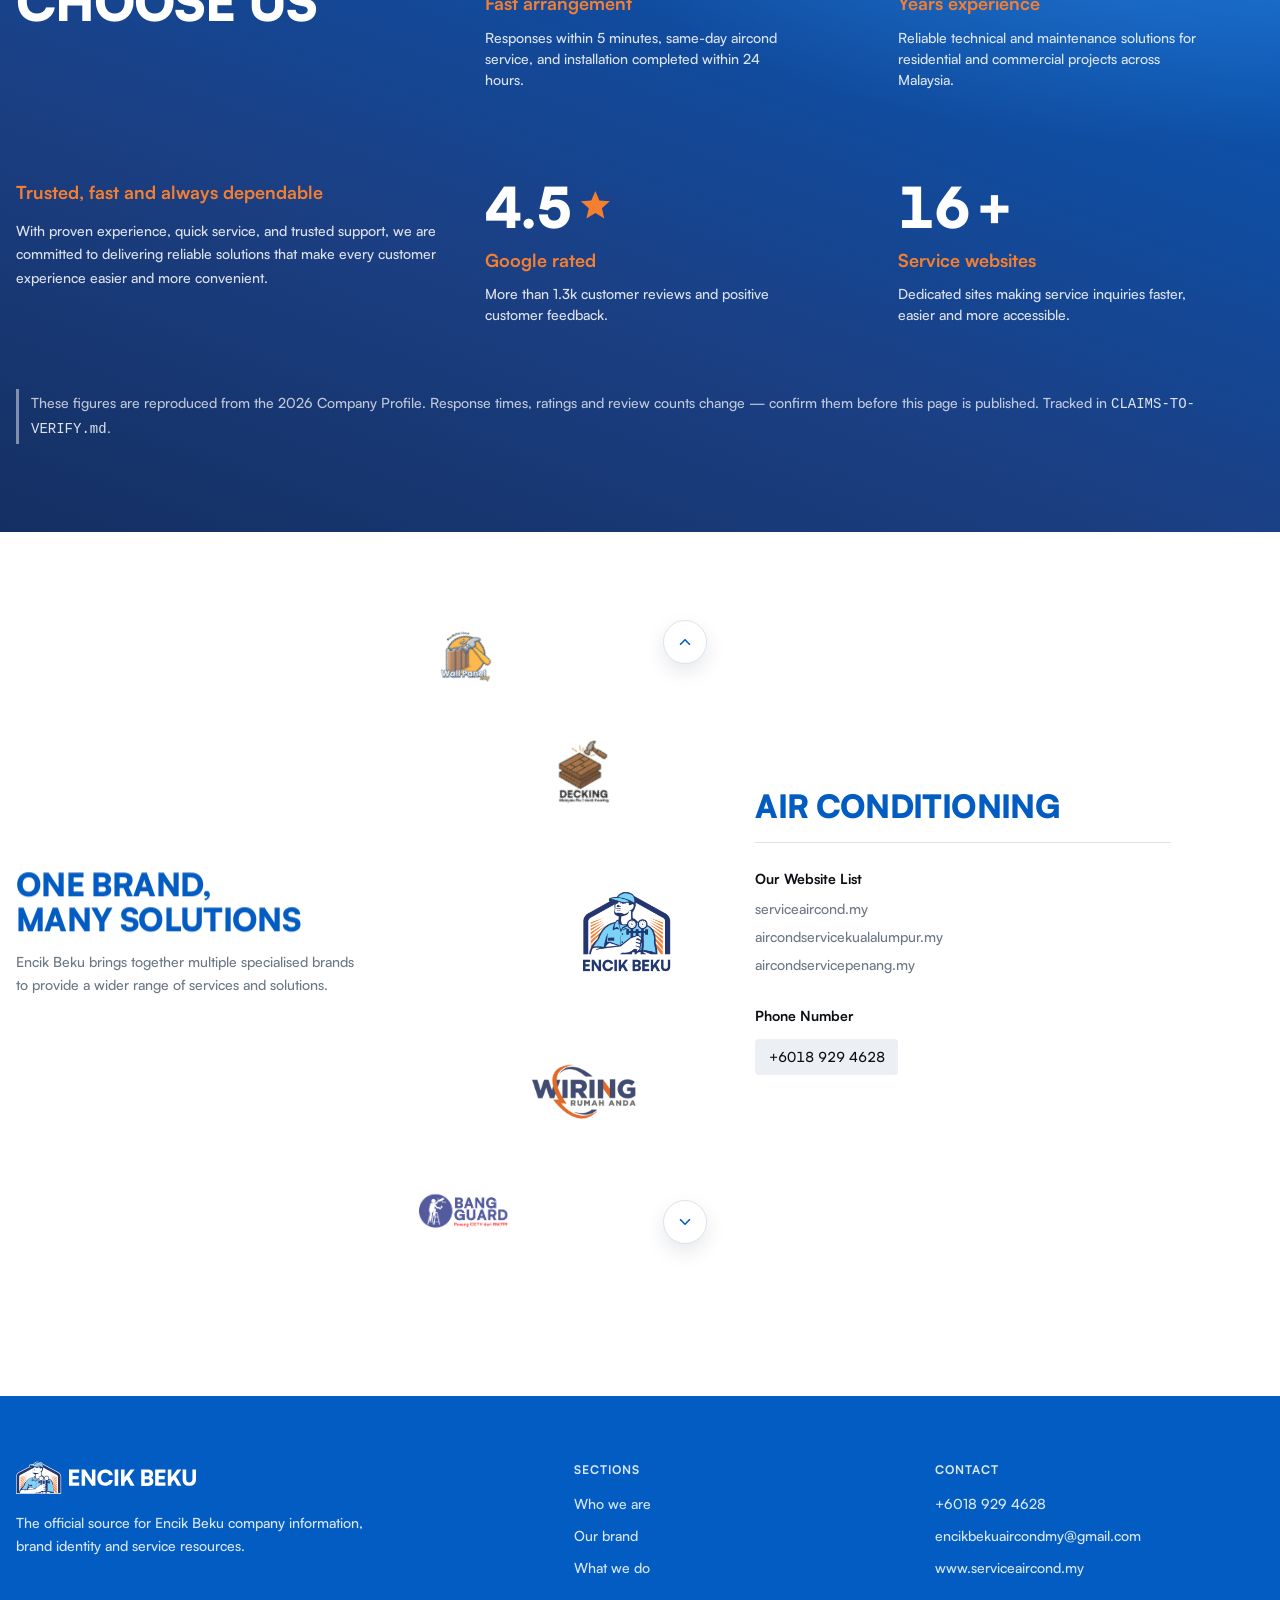
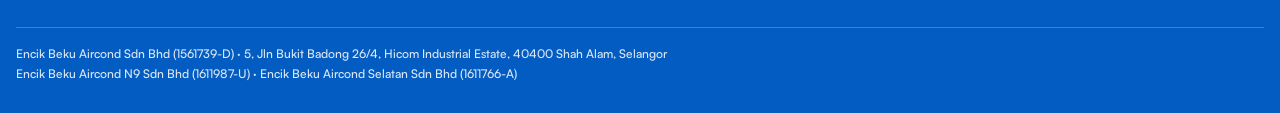
==== commit 59642da1: "Make the Who we are band a flat 30% #035CC2 tint The band carried the flat 30% tint plus a second ve" ====
--- a/website/about.html
+++ b/website/about.html
@@ -5,9 +5,9 @@
 <meta name="viewport" content="width=device-width, initial-scale=1">
 <title>Who We Are</title>
 <meta name="description" content="Encik Beku — an established Malaysian air conditioning and technical services company. Company overview, vision and mission, locations, services, service websites and contact details.">
-<link rel="stylesheet" href="../fonts/fonts.css?v=mtwgd0a5">
-<link rel="stylesheet" href="../tokens/tokens.css?v=mtwgd0a5">
-<link rel="stylesheet" href="site.css?v=mtwgd0a5">
+<link rel="stylesheet" href="../fonts/fonts.css?v=mtwgk8ze">
+<link rel="stylesheet" href="../tokens/tokens.css?v=mtwgk8ze">
+<link rel="stylesheet" href="site.css?v=mtwgk8ze">
 <link rel="icon" href="../svg/mark/encik-beku-mark-navy.svg">
 <style>
   /* ─────────────────────────────────────────────────────────────
@@ -16,16 +16,7 @@
      structure; shared components stay in site.css.
      ───────────────────────────────────────────────────────────── */
 
-  /* ── Hero band ──
-     The van in the photograph is white and falls directly behind the centred
-     headline, where white type measures 1.1:1. A flat tint cannot fix that at
-     any strength - measured on this band, #035CC2 gives 1.47:1 at 30%, 2.32:1
-     at 60% and still only 2.87:1 at 72%, by which point the photograph is
-     gone. So the tint stays light at the 30% that keeps the technician clearly
-     visible, and the darkening is confined to the rows the words occupy. It
-     runs the full width on purpose: an ellipse sized to the headline left a
-     dark smudge hanging in the sky beside it, because a soft oval edge is
-     still an edge. A vertical falloff has none to notice. */
+  /* ── Hero band ── */
   .hero-band {
     position: relative;
     display: grid; align-content: center;
@@ -35,16 +26,9 @@
     color: var(--eb-fg-on-brand);
     background-color: var(--eb-bg-brand);   /* on brand before the photo loads */
     background-image:
-      linear-gradient(180deg,
-        rgba(2, 26, 60, 0) 0%,    rgba(2, 26, 60, .30) 26%,
-        rgba(2, 26, 60, .70) 44%, rgba(2, 26, 60, .70) 58%,
-        rgba(2, 26, 60, .30) 76%, rgba(2, 26, 60, 0) 100%),
       linear-gradient(rgba(3, 92, 194, .30), rgba(3, 92, 194, .30)),
       url('img/about-hero.jpg');
-    /* Top-anchored. The supplied frame already ends at the technician's neck,
-       so any downward offset puts the band's own edge through his shoulders
-       and leaves a torso with nothing on top of it. */
-    background-position: center, center, 50% 0%;
+    background-position: center, 50% 0%;
     background-size: cover;
     background-repeat: no-repeat;
   }
@@ -1361,7 +1345,7 @@
   select(0);
 })();
 </script>
-<script src="anim.js?v=mtwgd0a5"></script>
+<script src="anim.js?v=mtwgk8ze"></script>
 <script src="i18n.js?v=mt9lnepq"></script>
 <script src="locations.js?v=mt9t4jmd"></script>
 </body>
